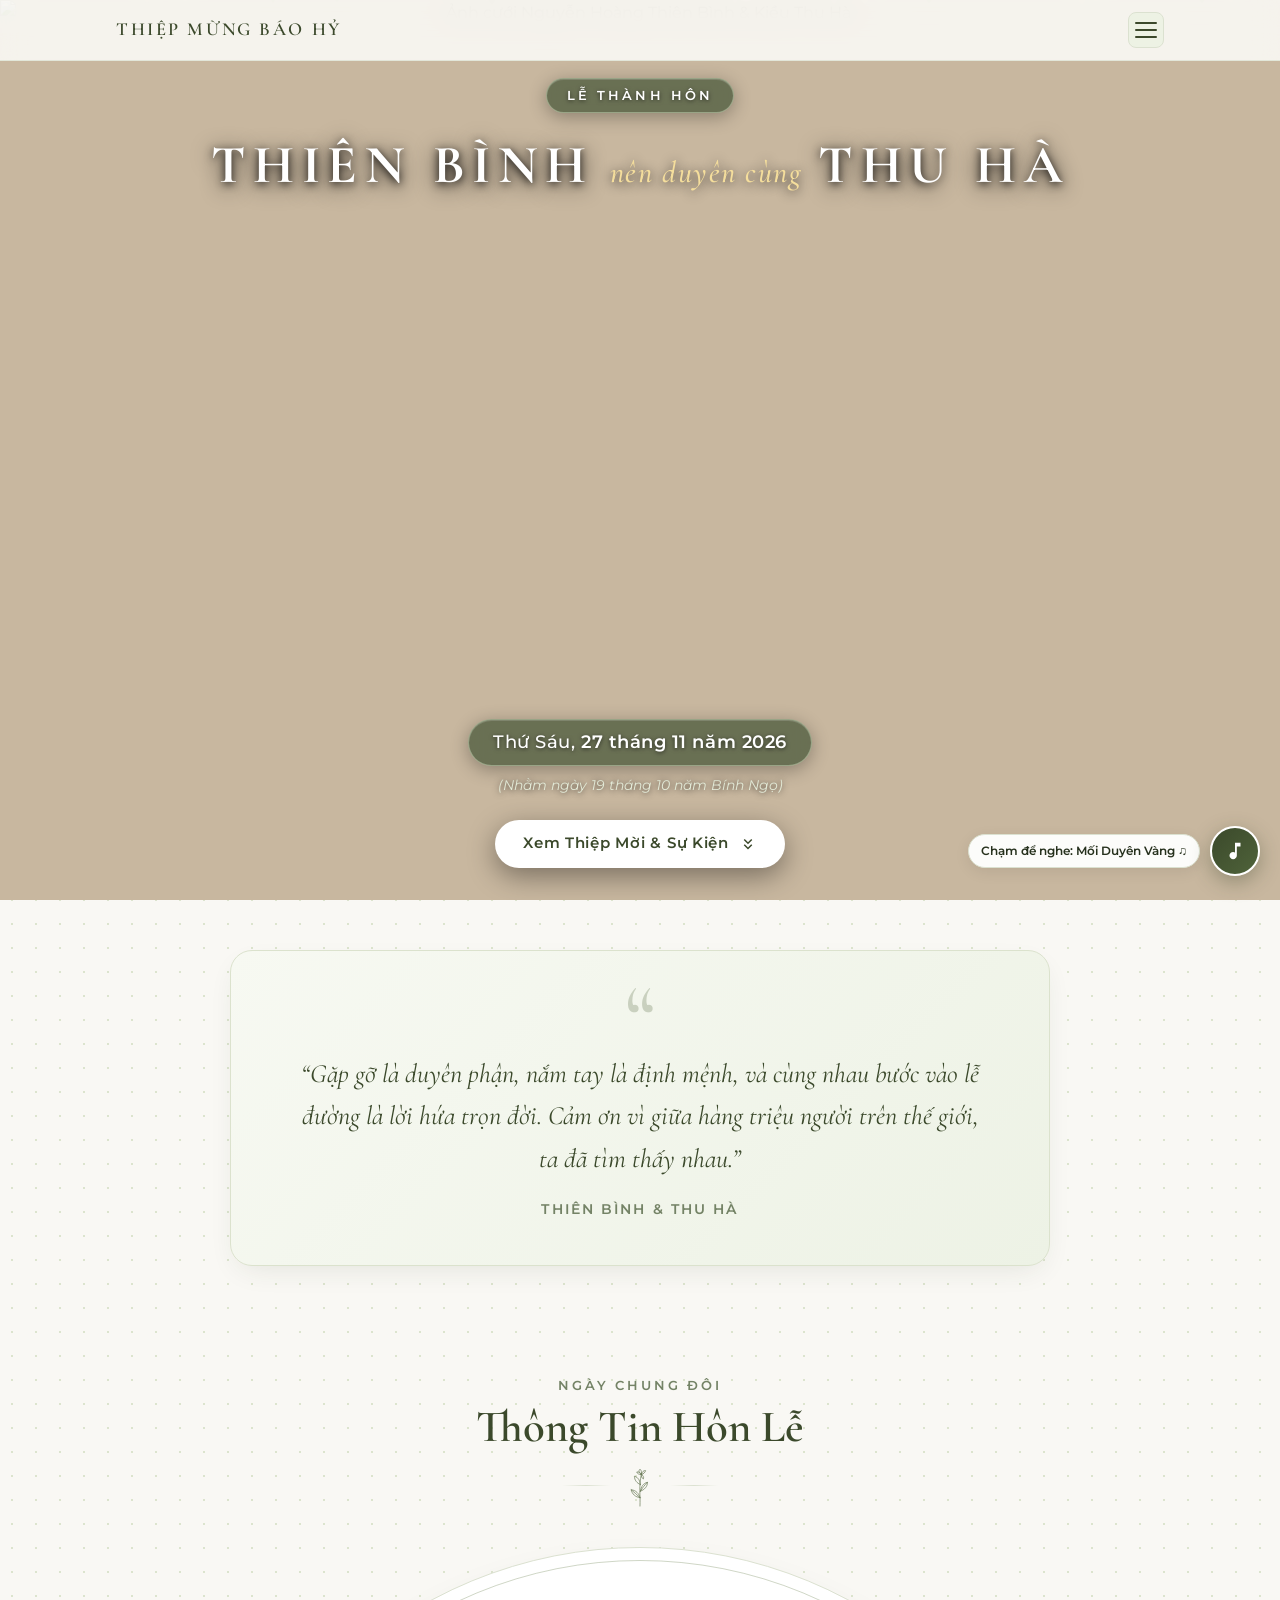
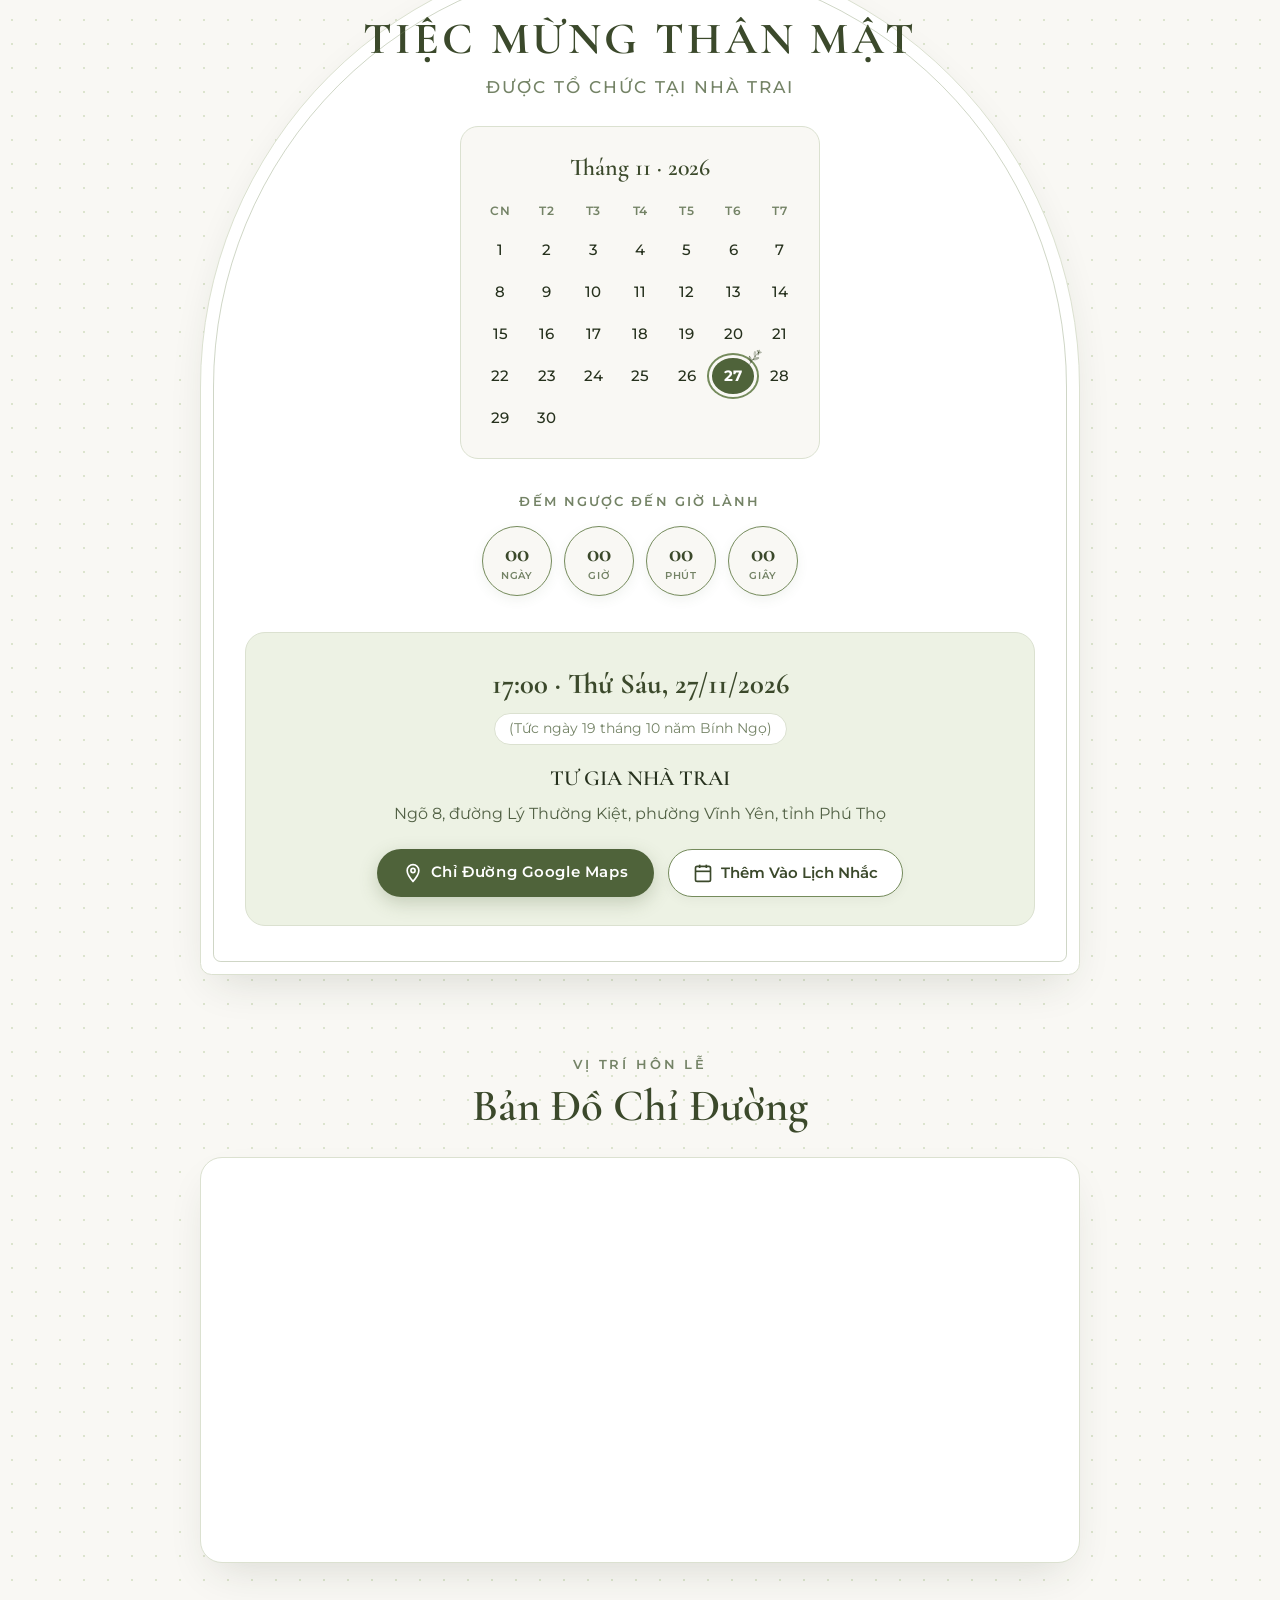
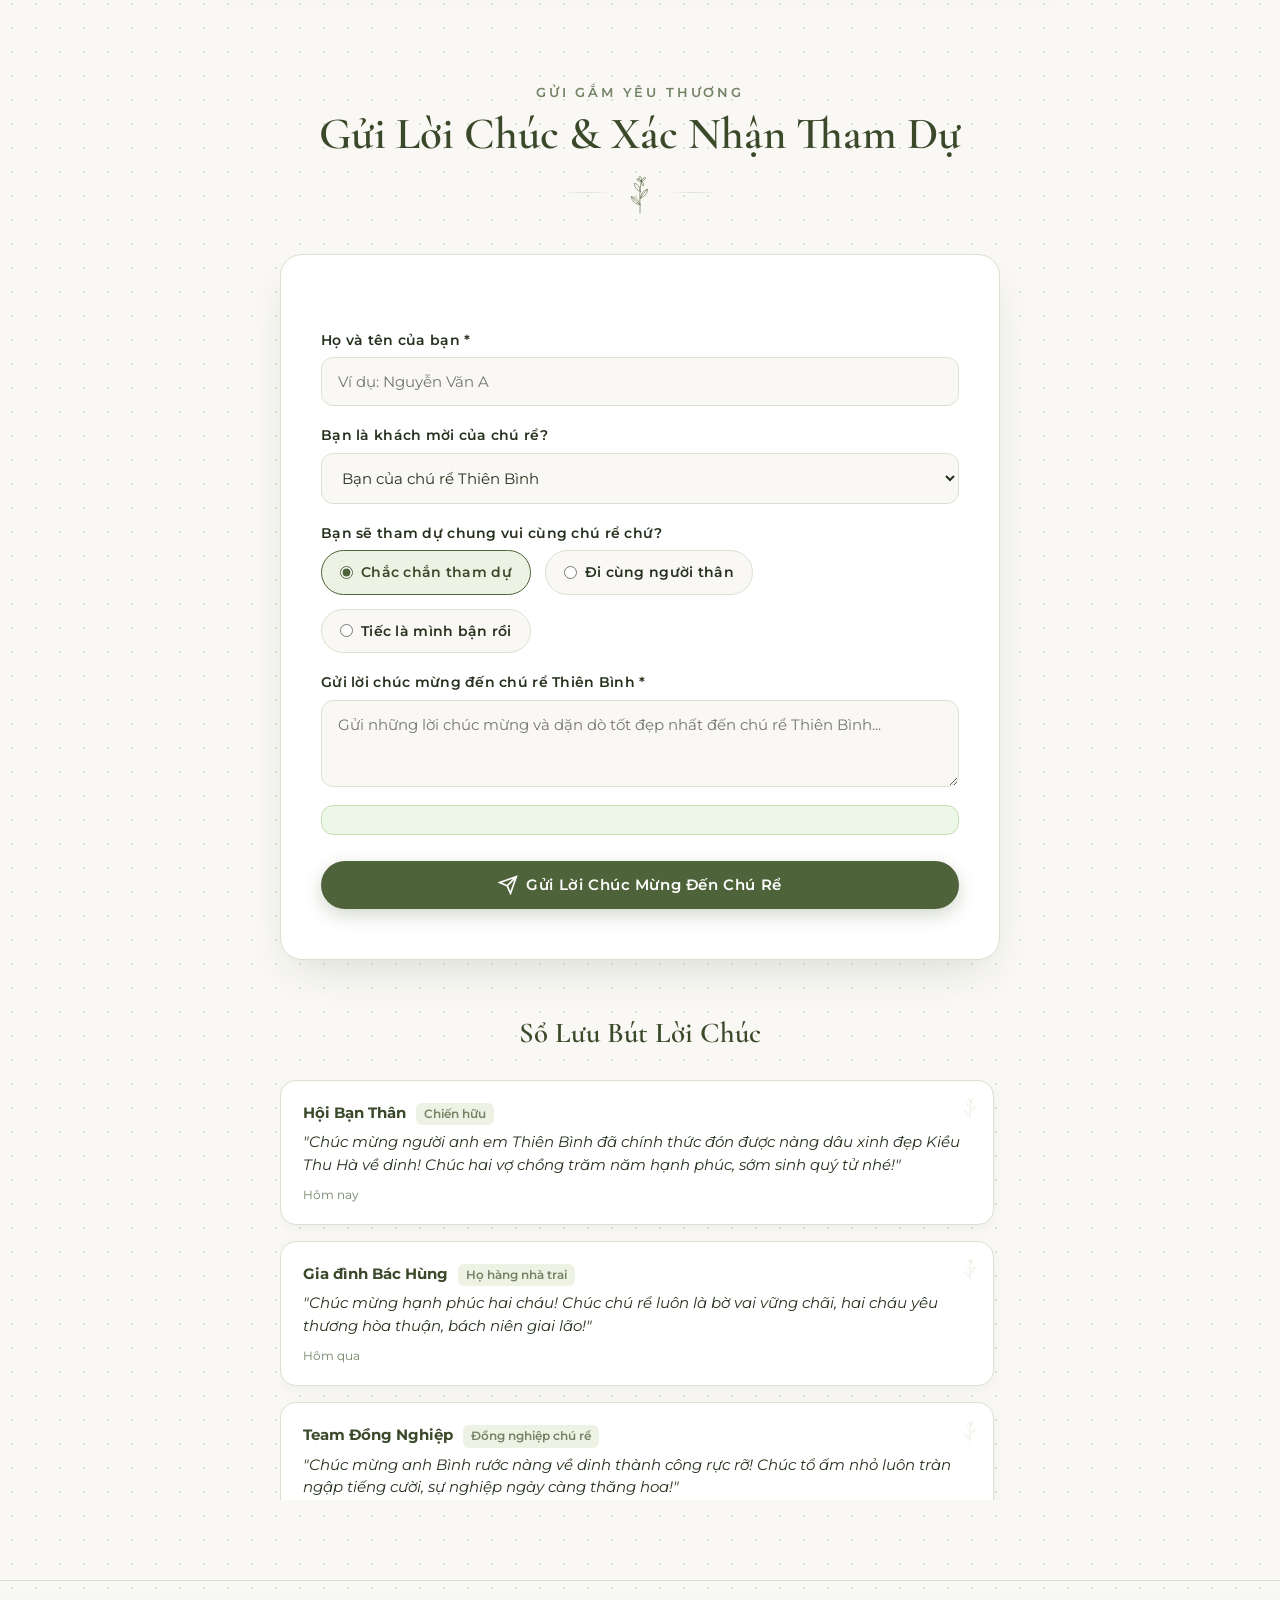
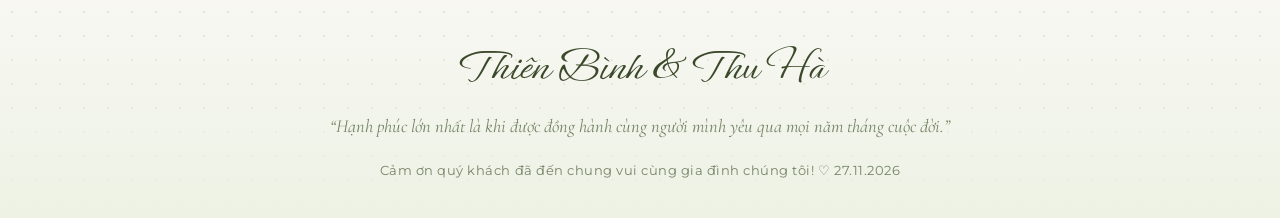
==== binhha/index.html @ 79362d4c "fix(image): nang cap anh hero sang anh goc Display P3 4K sieu net va toi uu loadData" ====
<!DOCTYPE html>
<html lang="vi">
<head>
  <meta charset="UTF-8">
  <meta name="viewport" content="width=device-width, initial-scale=1.0, maximum-scale=5.0">
  <title>Tiệc Mừng Thân Mật · Nguyễn Hoàng Thiên Bình &amp; Kiều Thu Hà</title>
  
  <meta name="description" content="Trân trọng kính mời quý khách đến tham dự Tiệc Mừng Thân Mật của Nguyễn Hoàng Thiên Bình &amp; Kiều Thu Hà vào lúc 17:00 ngày 27/11/2026 tại Tư Gia Nhà Trai.">
  <meta name="keywords" content="thiệp cưới, tiệc mừng thân mật, Thiên Bình, Thu Hà, thiệp báo hỷ, wedding invitation">
  <meta name="author" content="Thiên Bình &amp; Thu Hà">
  <meta name="robots" content="index, follow">

  <!-- Open Graph / Facebook -->
  <meta property="og:type" content="website">
  <meta property="og:url" content="https://binhha-wedding.github.io/binhha.html">
  <meta property="og:title" content="Tiệc Mừng Thân Mật · Nguyễn Hoàng Thiên Bình &amp; Kiều Thu Hà">
  <meta property="og:description" content="Trân trọng kính mời quý khách đến dự Tiệc Mừng Thân Mật vào lúc 17:00 Thứ Sáu, 27/11/2026 tại Tư Gia Nhà Trai (Ngõ 8 Lý Thường Kiệt, Vĩnh Yên, Phú Thọ).">
  <meta property="og:image" content="https://binhha-wedding.github.io/img/a1b.jpg">

  <!-- Favicon -->
  <link rel="icon" type="image/jpeg" href="img/a1b.jpg">
  <link rel="apple-touch-icon" href="img/a1b.jpg">

  <!-- Google Fonts Preconnect -->
  <link rel="preconnect" href="https://fonts.googleapis.com">
  <link rel="preconnect" href="https://fonts.gstatic.com" crossorigin>
  <link href="https://fonts.googleapis.com/css2?family=Cormorant+Garamond:ital,wght@0,400;0,500;0,600;0,700;1,400;1,600&family=Ephesis&family=Montserrat:ital,wght@0,300;0,400;0,500;0,600;0,700;1,400&family=Playfair+Display:ital,wght@0,500;0,600;0,700;1,400&display=swap" rel="stylesheet">

  <!-- Stylesheet -->
  <link rel="stylesheet" href="../css/style.css?v=20261023_2355">
  <style>
    /* Dịch cụm tiêu đề và tên cặp đôi lên cao hơn để thoáng khoảng trống, cân đối và không chạm đầu chú rể */
    .hero-top-block {
      margin-top: 6px !important;
    }
    @media (max-width: 768px) {
      .hero-top-block {
        margin-top: 6px !important;
      }
    }
    @media (max-width: 480px) {
      .hero-top-block {
        margin-top: 4px !important;
      }
    }
  </style>
</head>
<body data-page="groom" class="has-floral-effects">

  <!-- Falling Petals & Leaves Layer (Hiệu ứng cánh hoa & lá rơi lãng mạn như template) -->
  <div class="petals-container" id="petals-container" aria-hidden="true"></div>

  <!-- Background Audio (Mối Duyên Vàng) -->
  <audio id="bg-music" loop preload="auto">
    <source src="audio/moi-duyen-vang.mp3" type="audio/mpeg">
    <source src="audio/beautiful-in-white.mp3" type="audio/mpeg">
    <source src="audio/wedding-music.mp3" type="audio/mpeg">
  </audio>

  <!-- Floating Music Player Widget -->
  <div class="music-widget">
    <span class="music-tooltip" id="music-tooltip">Chạm để nghe: Mối Duyên Vàng ♫</span>
    <button class="music-disc-btn" id="music-toggle-btn" type="button" aria-label="Bật hoặc tắt nhạc nền">
      <svg viewBox="0 0 24 24">
        <path d="M12 3v10.55c-.59-.34-1.27-.55-2-.55-2.21 0-4 1.79-4 4s1.79 4 4 4 4-1.79 4-4V7h4V3h-6z"/>
      </svg>
    </button>
  </div>

  <!-- Sticky Navigation Bar -->
  <header class="wd-navbar">
    <div class="wd-nav-inner">
      <!-- Logo / Title -->
      <a href="#top" class="wd-brand">
        <span>THIỆP MỪNG BÁO HỶ</span>
      </a>

      <!-- Desktop Navigation Links -->
      <ul class="wd-menu-links">
        <li><a href="#event">Sự Kiện</a></li>
        <li><a href="#location">Địa Điểm</a></li>
        <li><a href="#rsvp">Gửi Lời Chúc</a></li>
      </ul>

      <!-- Mobile Hamburger Button -->
      <button class="wd-menu-btn" id="menu-toggle-btn" type="button" aria-label="Mở menu">
        <span></span>
        <span></span>
        <span></span>
      </button>
    </div>

    <!-- Mobile Drawer -->
    <div class="wd-mobile-drawer" id="mobile-drawer">
      <ul class="wd-mobile-links">
        <li>
          <a href="#event">
            <span class="nav-icon-badge">
              <svg class="nav-svg" viewBox="0 0 24 24" fill="none" stroke="currentColor" stroke-width="1.8" stroke-linecap="round" stroke-linejoin="round">
                <rect x="3" y="4" width="18" height="18" rx="2" ry="2"/>
                <line x1="16" y1="2" x2="16" y2="6"/>
                <line x1="8" y1="2" x2="8" y2="6"/>
                <line x1="3" y1="10" x2="21" y2="10"/>
                <circle cx="12" cy="15" r="1.5" fill="currentColor"/>
              </svg>
            </span>
            <span class="nav-link-text">Hôn Lễ &amp; Đếm Ngược</span>
            <svg class="nav-chevron" viewBox="0 0 24 24" fill="none" stroke="currentColor" stroke-width="2" stroke-linecap="round" stroke-linejoin="round"><path d="M9 18l6-6-6-6"/></svg>
          </a>
        </li>
        <li>
          <a href="#location">
            <span class="nav-icon-badge">
              <svg class="nav-svg" viewBox="0 0 24 24" fill="none" stroke="currentColor" stroke-width="1.8" stroke-linecap="round" stroke-linejoin="round">
                <path d="M12 2C8.13 2 5 5.13 5 9c0 5.25 7 13 7 13s7-7.75 7-13c0-3.87-3.13-7-7-7z"/>
                <circle cx="12" cy="9" r="2.5"/>
              </svg>
            </span>
            <span class="nav-link-text">Bản Đồ &amp; Chỉ Đường</span>
            <svg class="nav-chevron" viewBox="0 0 24 24" fill="none" stroke="currentColor" stroke-width="2" stroke-linecap="round" stroke-linejoin="round"><path d="M9 18l6-6-6-6"/></svg>
          </a>
        </li>

        <li>
          <a href="#rsvp">
            <span class="nav-icon-badge">
              <svg class="nav-svg" viewBox="0 0 24 24" fill="none" stroke="currentColor" stroke-width="1.8" stroke-linecap="round" stroke-linejoin="round">
                <path d="M4 4h16c1.1 0 2 .9 2 2v12c0 1.1-.9 2-2 2H4c-1.1 0-2-.9-2-2V6c0-1.1.9-2 2-2z"/>
                <polyline points="22,6 12,13 2,6"/>
              </svg>
            </span>
            <span class="nav-link-text">Xác Nhận Tham Dự &amp; Lời Chúc</span>
            <svg class="nav-chevron" viewBox="0 0 24 24" fill="none" stroke="currentColor" stroke-width="2" stroke-linecap="round" stroke-linejoin="round"><path d="M9 18l6-6-6-6"/></svg>
          </a>
        </li>
      </ul>
    </div>
  </header>

  <!-- ========================================================================
       HERO BANNER (FULL SCREEN BANNER THEO YÊU CẦU NHÀ CHÚ RỂ)
       ======================================================================== -->
  <section class="hero-section hero-fullscreen" id="top" style="background-image: url('img/a1b.jpg?v=20261023_2245'); background-size: cover; background-position: center top;">
    <!-- Ảnh cưới full màn hình & lớp phủ gradient điện ảnh -->
    <div class="hero-bg-media">
      <img src="img/a1b.jpg?v=20261023_2245" id="hero-banner-img" alt="Ảnh cưới Nguyễn Hoàng Thiên Bình &amp; Kiều Thu Hà" fetchpriority="high">
      <div class="hero-gradient-overlay"></div>
    </div>

    <div class="hero-content">
      <!-- Khối chữ phía trên -->
      <div class="hero-top-block">
        <div class="hero-ceremony-tag">
          LỄ THÀNH HÔN
        </div>

        <div class="hero-names">
          <span class="name">THIÊN BÌNH</span>
          <span class="hero-connector">nên duyên cùng</span>
          <span class="name">THU HÀ</span>
        </div>
      </div>

      <!-- Khoảng sáng tự nhiên dành riêng cho gương mặt của cô dâu chú rể -->
      <div class="hero-face-clearance" aria-hidden="true"></div>

      <!-- Khối ngày cưới và nút xem thiệp phía dưới -->
      <div class="hero-bottom-block">
        <div class="hero-date-badge">
          Thứ Sáu, <b>27 tháng 11 năm 2026</b>
        </div>
        <p class="hero-lunar-date">(Nhằm ngày 19 tháng 10 năm Bính Ngọ)</p>

        <div class="hero-invite-action">
          <a href="#event" class="hero-scroll-invite">
            <span>Xem Thiệp Mời &amp; Sự Kiện</span>
            <svg width="18" height="18" viewBox="0 0 24 24" fill="none" stroke="currentColor" stroke-width="2">
              <path d="M7 13l5 5 5-5M7 6l5 5 5-5"/>
            </svg>
          </a>
        </div>
      </div>
    </div>
  </section>

  <!-- ========================================================================
       ARTISTIC QUOTE / THÔNG ĐIỆP TÌNH YÊU
       ======================================================================== -->
  <section class="quote-section">
    <div class="container">
      <div class="quote-card">
        <p class="quote-text">
          “Gặp gỡ là duyên phận, nắm tay là định mệnh, và cùng nhau bước vào lễ đường là lời hứa trọn đời. Cảm ơn vì giữa hàng triệu người trên thế giới, ta đã tìm thấy nhau.”
        </p>
        <span class="quote-author">Thiên Bình &amp; Thu Hà</span>
      </div>
    </div>
  </section>

  <!-- ========================================================================
       SỰ KIỆN: TIỆC MỪNG THÂN MẬT & LỊCH THÁNG 11/2026 & COUNTDOWN
       ======================================================================== -->
  <section class="event-section" id="event">
    <div class="container">
      <div class="sec-header">
        <span class="sec-subtitle">Ngày Chung Đôi</span>
        <h2 class="sec-title">Thông Tin Hôn Lễ</h2>
        <div class="sec-divider">
          <span class="sprig-icon"></span>
        </div>
      </div>

      <div class="event-container-card">
        <h3 class="ceremony-main-title">TIỆC MỪNG THÂN MẬT</h3>
        <p class="ceremony-sub">Được Tổ Chức Tại Nhà Trai</p>

        <!-- Tờ Lịch Tháng 11 Năm 2026 -->
        <div class="wedding-calendar">
          <div class="cal-header">Tháng 11 · 2026</div>
          <div class="cal-grid">
            <span class="cal-day-label">CN</span>
            <span class="cal-day-label">T2</span>
            <span class="cal-day-label">T3</span>
            <span class="cal-day-label">T4</span>
            <span class="cal-day-label">T5</span>
            <span class="cal-day-label">T6</span>
            <span class="cal-day-label">T7</span>

            <!-- Hàng 1 -->
            <span class="cal-date">1</span>
            <span class="cal-date">2</span>
            <span class="cal-date">3</span>
            <span class="cal-date">4</span>
            <span class="cal-date">5</span>
            <span class="cal-date">6</span>
            <span class="cal-date">7</span>

            <!-- Hàng 2 -->
            <span class="cal-date">8</span>
            <span class="cal-date">9</span>
            <span class="cal-date">10</span>
            <span class="cal-date">11</span>
            <span class="cal-date">12</span>
            <span class="cal-date">13</span>
            <span class="cal-date">14</span>

            <!-- Hàng 3 -->
            <span class="cal-date">15</span>
            <span class="cal-date">16</span>
            <span class="cal-date">17</span>
            <span class="cal-date">18</span>
            <span class="cal-date">19</span>
            <span class="cal-date">20</span>
            <span class="cal-date">21</span>

            <!-- Hàng 4 -->
            <span class="cal-date">22</span>
            <span class="cal-date">23</span>
            <span class="cal-date">24</span>
            <span class="cal-date">25</span>
            <span class="cal-date">26</span>
            <!-- Ngày Tiệc Mừng Thân Mật Nhà Trai: Thứ Sáu 27/11/2026 -->
            <span class="cal-date wedding-day" aria-label="Ngày Tiệc Mừng Thân Mật: 27 tháng 11">27</span>
            <span class="cal-date">28</span>

            <!-- Hàng 5 -->
            <span class="cal-date">29</span>
            <span class="cal-date">30</span>
            <span class="cal-date" style="opacity:0"></span>
            <span class="cal-date" style="opacity:0"></span>
            <span class="cal-date" style="opacity:0"></span>
            <span class="cal-date" style="opacity:0"></span>
            <span class="cal-date" style="opacity:0"></span>
          </div>
        </div>

        <!-- Đồng Hồ Đếm Ngược -->
        <div class="countdown-container">
          <div class="countdown-title">Đếm ngược đến giờ lành</div>
          <div class="countdown-timer">
            <div class="countdown-item">
              <span class="countdown-num" id="cd-days">--</span>
              <span class="countdown-label">Ngày</span>
            </div>
            <div class="countdown-item">
              <span class="countdown-num" id="cd-hours">--</span>
              <span class="countdown-label">Giờ</span>
            </div>
            <div class="countdown-item">
              <span class="countdown-num" id="cd-minutes">--</span>
              <span class="countdown-label">Phút</span>
            </div>
            <div class="countdown-item">
              <span class="countdown-num" id="cd-seconds">--</span>
              <span class="countdown-label">Giây</span>
            </div>
          </div>
        </div>

        <!-- Chi Tiết Giờ Giấc & Địa Điểm -->
        <div class="ceremony-details-box">
          <div class="ceremony-time-large">17:00 · Thứ Sáu, 27/11/2026</div>
          <div class="ceremony-lunar-highlight">(Tức ngày 19 tháng 10 năm Bính Ngọ)</div>
          
          <h4 class="ceremony-venue-name">TƯ GIA NHÀ TRAI</h4>
          <p class="ceremony-venue-address">
            Ngõ 8, đường Lý Thường Kiệt, phường Vĩnh Yên, tỉnh Phú Thọ
          </p>

          <div class="ceremony-actions">
            <a href="https://maps.google.com/?q=21.309458,105.572574" target="_blank" rel="noopener noreferrer" class="btn-primary">
              <svg width="20" height="20" viewBox="0 0 24 24" fill="none" stroke="currentColor" stroke-width="2">
                <path d="M12 2C8.13 2 5 5.13 5 9c0 5.25 7 13 7 13s7-7.75 7-13c0-3.87-3.13-7-7-7z"/>
                <circle cx="12" cy="9" r="2.5"/>
              </svg>
              <span>Chỉ Đường Google Maps</span>
            </a>

            <button type="button" class="btn-secondary" id="btn-add-calendar"
              data-title="Tiệc Mừng Thân Mật: Nguyễn Hoàng Thiên Bình &amp; Kiều Thu Hà"
              data-details="Tiệc Mừng Thân Mật được tổ chức vào lúc 17:00 tại Nhà Trai. Rất hân hạnh được đón tiếp quý khách!"
              data-location="Ngõ 8, đường Lý Thường Kiệt, phường Vĩnh Yên, tỉnh Phú Thọ"
              data-dates="20261127T100000Z/20261127T130000Z">
              <svg width="20" height="20" viewBox="0 0 24 24" fill="none" stroke="currentColor" stroke-width="2">
                <rect x="3" y="4" width="18" height="18" rx="2" ry="2"/>
                <line x1="16" y1="2" x2="16" y2="6"/>
                <line x1="8" y1="2" x2="8" y2="6"/>
                <line x1="3" y1="10" x2="21" y2="10"/>
              </svg>
              <span>Thêm Vào Lịch Nhắc</span>
            </button>
          </div>
        </div>

      </div>
    </div>
  </section>

  <!-- ========================================================================
       BẢN ĐỒ VỊ TRÍ
       ======================================================================== -->
  <section class="map-section" id="location">
    <div class="container">
      <div class="sec-header" style="margin-bottom:24px;">
        <span class="sec-subtitle">Vị Trí Hôn Lễ</span>
        <h2 class="sec-title">Bản Đồ Chỉ Đường</h2>
      </div>

      <div class="map-wrapper">
        <div class="map-iframe-container">
          <!-- Google Maps Embed for Ngõ 8 Lý Thường Kiệt, Vĩnh Yên, Phú Thọ -->
          <iframe 
            src="https://maps.google.com/maps?q=21.309458,105.572574&amp;hl=vi&amp;z=16&amp;output=embed"
            title="Bản đồ vị trí Nhà Trai: Ngõ 8 Lý Thường Kiệt, Vĩnh Yên, Phú Thọ"
            loading="lazy" 
            allowfullscreen>
          </iframe>
        </div>
      </div>
    </div>
  </section>



  <!-- ========================================================================
       RSVP XÁC NHẬN & SỔ LƯU BÚT LỜI CHÚC
       ======================================================================== -->
  <section class="rsvp-wishes-section" id="rsvp">
    <div class="container">
      
      <div class="sec-header">
        <span class="sec-subtitle">Gửi Gắm Yêu Thương</span>
        <h2 class="sec-title">Gửi Lời Chúc &amp; Xác Nhận Tham Dự</h2>
        <div class="sec-divider">
          <span class="sprig-icon"></span>
        </div>
      </div>

      <!-- Form Xác Nhận -->
      <div class="rsvp-box">
        <form class="rsvp-form" id="rsvp-form">
          
          <div class="form-group">
            <label for="guest-name">Họ và tên của bạn *</label>
            <input type="text" id="guest-name" class="form-input" placeholder="Ví dụ: Nguyễn Văn A" required>
          </div>

          <div class="form-group">
            <label for="guest-role">Bạn là khách mời của chú rể?</label>
            <select id="guest-role" class="form-select">
              <option value="Bạn của chú rể Thiên Bình" selected>Bạn của chú rể Thiên Bình</option>
              <option value="Anh em thân thiết / Chiến hữu">Anh em thân thiết / Chiến hữu</option>
              <option value="Họ hàng bên nội chú rể">Họ hàng bên nội chú rể</option>
              <option value="Họ hàng bên ngoại chú rể">Họ hàng bên ngoại chú rể</option>
              <option value="Đồng nghiệp chú rể">Đồng nghiệp chú rể</option>
              <option value="Bạn chung cô dâu &amp; chú rể">Bạn chung cô dâu &amp; chú rể</option>
            </select>
          </div>

          <div class="form-group">
            <label>Bạn sẽ tham dự chung vui cùng chú rể chứ?</label>
            <div class="form-radio-group">
              <label class="radio-pill">
                <input type="radio" name="attend" value="Chắc chắn tham dự" checked>
                <span>Chắc chắn tham dự</span>
              </label>
              <label class="radio-pill">
                <input type="radio" name="attend" value="Đi cùng người thân (2 người)">
                <span>Đi cùng người thân</span>
              </label>
              <label class="radio-pill">
                <input type="radio" name="attend" value="Rất tiếc không thể đến">
                <span>Tiếc là mình bận rồi</span>
              </label>
            </div>
          </div>

          <div class="form-group">
            <label for="guest-message">Gửi lời chúc mừng đến chú rể Thiên Bình *</label>
            <textarea id="guest-message" class="form-textarea" rows="3" placeholder="Gửi những lời chúc mừng và dặn dò tốt đẹp nhất đến chú rể Thiên Bình..." required></textarea>
          </div>

          <div class="rsvp-alert success" id="rsvp-alert"></div>

          <button type="submit" class="btn-primary" style="width:100%;justify-content:center;margin-top:8px;">
            <svg width="20" height="20" viewBox="0 0 24 24" fill="none" stroke="currentColor" stroke-width="2">
              <path d="M22 2L11 13M22 2l-7 20-4-9-9-4 20-7z"/>
            </svg>
            <span>Gửi Lời Chúc Mừng Đến Chú Rể</span>
          </button>
        </form>
      </div>

      <!-- Sổ Lưu Bút Danh Sách Lời Chúc -->
      <div class="wishes-stream-wrapper">
        <h3 class="wishes-stream-title">Sổ Lưu Bút Lời Chúc</h3>
        <div class="wishes-list" id="wishes-list">
          <!-- Các lời chúc sẽ được JavaScript tự động đổ vào đây -->
        </div>
      </div>

    </div>
  </section>

  <!-- ========================================================================
       FOOTER
       ======================================================================== -->
  <footer class="wedding-footer">
    <div class="container">
      <div class="footer-names">Thiên&nbsp;Bình &amp; Thu&nbsp;Hà</div>
      <p class="footer-quote">
        “Hạnh phúc lớn nhất là khi được đồng hành cùng người mình yêu qua mọi năm tháng cuộc đời.”
      </p>
      <div class="footer-copy">
        Cảm ơn quý khách đã đến chung vui cùng gia đình chúng tôi! ♡ 27.11.2026
      </div>
    </div>
  </footer>

  <!-- ========================================================================
       LIGHTBOX MODAL
       ======================================================================== -->
  <div class="lightbox-modal" id="lightbox-modal" aria-hidden="true" role="dialog">
    <div class="lightbox-content">
      <button class="lightbox-close-btn" id="lightbox-close" type="button" aria-label="Đóng">&times;</button>
      <button class="lightbox-nav-btn lightbox-prev" id="lightbox-prev" type="button" aria-label="Ảnh trước">&#10094;</button>
      <img src="" alt="Ảnh cưới phóng to" class="lightbox-img" id="lightbox-img">
      <button class="lightbox-nav-btn lightbox-next" id="lightbox-next" type="button" aria-label="Ảnh tiếp theo">&#10095;</button>
    </div>
  </div>

  <!-- Thiết lập thời gian đếm ngược chính xác cho Tiệc Mừng Thân Mật 17h00 ngày 27/11/2026 -->
  <script>
    window.TARGET_WEDDING_DATETIME = new Date("2026-11-27T17:00:00+07:00").getTime();
    window.currentMusicTitle = "Mối Duyên Vàng";
  </script>

  <!-- JavaScript -->
  <script src="../js/main.js?v=20261024_0005"></script>
</body>
</html>
---- css/style.css ----
/* ==========================================================================
   THIỆP CƯỚI ONLINE - GIAO DIỆN VƯỜN HOA (BOTANICAL SAGE GARDEN)
   Cô dâu: Kiều Thu Hà & Chú rể: Nguyễn Hoàng Thiên Bình
   Tối ưu Mobile First, Chuẩn Static Web cho GitHub Pages (github.io)
   ========================================================================== */

:root {
  --sage-dark: #3b492b;
  --sage: #4f633a;
  --sage-medium: #758b5c;
  --sage-light: #dbe2cd;
  --sage-pale: #edf2e4;
  --paper: #f9f8f4;
  --paper-card: #ffffff;
  --ink: #26311d;
  --ink-light: #526145;
  --muted: #748366;
  --gold: #bda055;
  --gold-light: #f4ecdc;
  --border-line: #dbe1d0;
  --shadow-soft: 0 10px 30px -10px rgba(45, 59, 33, 0.12);
  --shadow-card: 0 18px 45px -15px rgba(38, 49, 29, 0.16);
  --radius-arch: 999px 999px 20px 20px;
  --radius-arch-card: 999px 999px 26px 26px;
  --radius-card: 22px;
  --radius-pill: 999px;

  /* Typography */
  --font-cursive: 'Ephesis', 'Alex Brush', cursive;
  --font-serif: 'Cormorant Garamond', 'Playfair Display', Georgia, serif;
  --font-sans: 'Montserrat', -apple-system, BlinkMacSystemFont, "Segoe UI", Roboto, sans-serif;

  /* Sprig SVG Mask */
  --sprig: url("data:image/svg+xml,%3Csvg xmlns='http://www.w3.org/2000/svg' viewBox='0 0 60 90'%3E%3Cg fill='none' stroke='%234f633a' stroke-width='1.5' stroke-linecap='round' stroke-linejoin='round'%3E%3Cpath d='M30 88C31 66 27 44 33 20'/%3E%3Cpath d='M30 70c-10-1-17-8-19-17 10 1 17 8 19 17zM30 70c-6-6-12-11-19-17'/%3E%3Cpath d='M31 56c9-3 15-10 15-19-9 2-14 10-15 19zM31 56c4-7 9-13 15-19'/%3E%3Cpath d='M31 42c-8-3-13-10-13-18 8 2 12 9 13 18z'/%3E%3Cpath d='M33 20c-5-2-7-8-3-11 3 2 4 7 3 11zM33 20c1-5 5-9 9-8-1 4-5 8-9 8zM33 20c-4 1-9-1-10-5 4-1 8 1 10 5zM33 20c4 2 6 7 4 10-3-2-5-6-4-10z'/%3E%3C/g%3E%3Ccircle cx='33' cy='20' r='2' fill='%234f633a'/%3E%3C/svg%3E");
}

/* Reset & Base */
*, *::before, *::after {
  box-sizing: border-box;
  margin: 0;
  padding: 0;
}

html {
  scroll-behavior: smooth;
  -webkit-text-size-adjust: 100%;
  font-size: 16px;
}

body {
  font-family: var(--font-sans);
  color: var(--ink);
  background-color: var(--paper);
  background-image: radial-gradient(#dce4ce 0.8px, transparent 0.8px);
  background-size: 24px 24px;
  line-height: 1.6;
  overflow-x: hidden;
  position: relative;
  -webkit-font-smoothing: antialiased;
}

img {
  max-width: 100%;
  height: auto;
  display: block;
}

a {
  color: inherit;
  text-decoration: none;
}

button {
  font-family: inherit;
  cursor: pointer;
  border: none;
  background: none;
}

/* Container */
.container {
  width: 100%;
  max-width: 1080px;
  margin: 0 auto;
  padding: 0 18px;
}

/* Floral / Petals Canvas */
.petals-container {
  position: fixed;
  top: 0;
  left: 0;
  width: 100%;
  height: 100%;
  pointer-events: none;
  z-index: 999;
  overflow: hidden;
}

.petal {
  position: absolute;
  top: -20px;
  pointer-events: none;
  animation: fallDown linear infinite;
  opacity: 0.85;
}

@keyframes fallDown {
  0% {
    transform: translateY(0) rotate(0deg) translateX(0);
    opacity: 0.9;
  }
  50% {
    transform: translateY(50vh) rotate(180deg) translateX(35px);
    opacity: 0.7;
  }
  100% {
    transform: translateY(105vh) rotate(360deg) translateX(-20px);
    opacity: 0;
  }
}

/* Minimalist Divider (Mặc định ẩn) */
.sprig-icon {
  display: none !important;
}

.sec-divider {
  display: flex;
  align-items: center;
  justify-content: center;
  margin: 10px auto 26px;
}

.sec-divider::before {
  content: "";
  display: block;
  width: 48px;
  height: 1.5px;
  background: var(--sage-light);
  border-radius: 2px;
}

.sec-divider::after {
  display: none;
}

/* ==========================================================================
   HIỆU ỨNG CÂY HOA THẢO MỘC THEO TEMPLATE (RIÊNG TRANG BINHHA.HTML)
   ========================================================================== */
body.has-floral-effects .sprig-icon {
  display: inline-block !important;
  width: 28px;
  height: 42px;
  background-color: var(--sage);
  -webkit-mask: var(--sprig) center / contain no-repeat;
  mask: var(--sprig) center / contain no-repeat;
  opacity: 0.85;
}

body.has-floral-effects .sec-divider {
  gap: 16px;
}

body.has-floral-effects .sec-divider::before,
body.has-floral-effects .sec-divider::after {
  content: "";
  display: block !important;
  width: 48px;
  height: 1px;
  background: linear-gradient(to right, transparent, var(--border-line), transparent);
}

body.has-floral-effects .cal-date.wedding-day::after {
  content: "" !important;
  display: block !important;
  position: absolute;
  top: -12px;
  right: -8px;
  width: 16px;
  height: 22px;
  background-color: var(--sage-dark);
  -webkit-mask: var(--sprig) center / contain no-repeat;
  mask: var(--sprig) center / contain no-repeat;
  transform: rotate(35deg);
}

body.has-floral-effects .wish-card::after {
  content: "" !important;
  display: block !important;
  position: absolute;
  top: 14px;
  right: 14px;
  width: 18px;
  height: 28px;
  background-color: var(--sage-light);
  -webkit-mask: var(--sprig) center / contain no-repeat;
  mask: var(--sprig) center / contain no-repeat;
  opacity: 0.7;
}

/* Navigation Bar */
.wd-navbar {
  position: fixed;
  top: 0;
  left: 0;
  width: 100%;
  z-index: 1000;
  background: rgba(249, 248, 244, 0.92);
  backdrop-filter: blur(12px);
  -webkit-backdrop-filter: blur(12px);
  border-bottom: 1px solid rgba(219, 225, 208, 0.7);
  transition: all 0.3s ease;
}

.wd-nav-inner {
  display: flex;
  align-items: center;
  justify-content: space-between;
  height: 60px;
  padding: 0 16px;
  max-width: 1080px;
  margin: 0 auto;
}

.wd-brand {
  display: flex;
  align-items: center;
  gap: 6px;
  font-family: var(--font-serif);
  font-size: clamp(0.95rem, 2.8vw, 1.15rem);
  font-weight: 600;
  color: var(--sage-dark);
  letter-spacing: 0.14em;
  text-transform: uppercase;
  text-decoration: none;
}

.wd-brand i {
  color: var(--gold);
  font-style: normal;
  font-size: 0.95rem;
}

.wd-menu-links {
  display: none;
  gap: 22px;
  list-style: none;
}

.wd-menu-links a {
  font-size: 0.9rem;
  font-weight: 500;
  color: var(--ink-light);
  letter-spacing: 0.04em;
  transition: color 0.2s ease;
  position: relative;
  padding: 4px 0;
}

.wd-menu-links a:hover,
.wd-menu-links a.active {
  color: var(--sage-dark);
}

.wd-menu-links a.active::after {
  content: "";
  position: absolute;
  bottom: -2px;
  left: 0;
  width: 100%;
  height: 2px;
  background-color: var(--sage);
  border-radius: 2px;
}

/* Mobile Menu Toggle Button */
.wd-menu-btn {
  display: flex;
  flex-direction: column;
  justify-content: center;
  gap: 5px;
  width: 36px;
  height: 36px;
  padding: 6px;
  background: var(--sage-pale);
  border-radius: 8px;
  border: 1px solid var(--border-line);
}

.wd-menu-btn span {
  display: block;
  height: 2px;
  width: 100%;
  background-color: var(--sage-dark);
  border-radius: 2px;
  transition: all 0.3s ease;
}

.wd-menu-btn.open span:nth-child(1) {
  transform: translateY(7px) rotate(45deg);
}

.wd-menu-btn.open span:nth-child(2) {
  opacity: 0;
}

.wd-menu-btn.open span:nth-child(3) {
  transform: translateY(-7px) rotate(-45deg);
}

/* Mobile Dropdown Menu */
.wd-mobile-drawer {
  display: none;
  position: absolute;
  top: 60px;
  left: 0;
  width: 100%;
  background: var(--paper);
  border-bottom: 1px solid var(--border-line);
  box-shadow: 0 16px 30px rgba(0, 0, 0, 0.08);
  padding: 16px 20px 24px;
}

.wd-mobile-drawer.open {
  display: block;
  animation: slideDown 0.25s ease-out;
}

@keyframes slideDown {
  from { opacity: 0; transform: translateY(-10px); }
  to { opacity: 1; transform: translateY(0); }
}

.wd-mobile-links {
  list-style: none;
  display: flex;
  flex-direction: column;
  gap: 10px;
}

.wd-mobile-links a {
  font-size: 0.96rem;
  font-weight: 500;
  color: var(--ink);
  display: flex;
  align-items: center;
  gap: 14px;
  padding: 10px 14px;
  border-radius: 14px;
  background: #ffffff;
  border: 1px solid var(--border-line);
  box-shadow: 0 2px 6px rgba(45, 59, 33, 0.04);
  text-decoration: none;
  transition: all 0.22s ease;
}

.wd-mobile-links a:hover,
.wd-mobile-links a:active {
  background: var(--sage-pale);
  border-color: var(--sage-medium);
  color: var(--sage-dark);
  transform: translateX(4px);
}

.nav-icon-badge {
  width: 36px;
  height: 36px;
  border-radius: 50%;
  background: var(--sage-pale);
  border: 1px solid var(--border-line);
  display: inline-flex;
  align-items: center;
  justify-content: center;
  color: var(--sage);
  flex-shrink: 0;
  transition: all 0.22s ease;
}

.wd-mobile-links a:hover .nav-icon-badge,
.wd-mobile-links a:active .nav-icon-badge {
  background: var(--sage);
  border-color: var(--sage);
  color: #ffffff;
}

.nav-svg {
  width: 18px;
  height: 18px;
  display: block;
}

.nav-link-text {
  flex: 1;
  font-weight: 500;
  letter-spacing: -0.01em;
}

.nav-chevron {
  width: 16px;
  height: 16px;
  color: var(--muted);
  opacity: 0.45;
  flex-shrink: 0;
  transition: transform 0.22s ease, opacity 0.22s ease, color 0.22s ease;
}

.wd-mobile-links a:hover .nav-chevron,
.wd-mobile-links a:active .nav-chevron {
  transform: translateX(3px);
  opacity: 0.9;
  color: var(--sage);
}

/* Floating Audio Player Widget */
.music-widget {
  position: fixed;
  bottom: 24px;
  right: 20px;
  z-index: 998;
  display: flex;
  align-items: center;
  gap: 10px;
}

.music-disc-btn {
  width: 50px;
  height: 50px;
  border-radius: 50%;
  background: linear-gradient(135deg, var(--sage-dark), var(--sage));
  color: #ffffff;
  display: flex;
  align-items: center;
  justify-content: center;
  box-shadow: 0 6px 20px rgba(45, 59, 33, 0.35);
  border: 2px solid #ffffff;
  position: relative;
  transition: transform 0.2s ease;
}

.music-disc-btn:hover {
  transform: scale(1.06);
}

.music-disc-btn.spinning {
  animation: spinRecord 4s linear infinite;
}

.music-disc-btn svg {
  width: 22px;
  height: 22px;
  fill: currentColor;
}

@keyframes spinRecord {
  from { transform: rotate(0deg); }
  to { transform: rotate(360deg); }
}

.music-tooltip {
  background: rgba(255, 255, 255, 0.95);
  color: var(--ink);
  padding: 6px 12px;
  border-radius: 999px;
  font-size: 0.75rem;
  font-weight: 600;
  box-shadow: 0 4px 15px rgba(0, 0, 0, 0.08);
  border: 1px solid var(--border-line);
  white-space: nowrap;
  pointer-events: none;
  opacity: 0;
  transform: translateX(10px);
  transition: all 0.3s ease;
}

.music-widget:hover .music-tooltip,
.music-tooltip.visible {
  opacity: 1;
  transform: translateX(0);
}

/* ==========================================================================
/* ==========================================================================
   HERO / FULLSCREEN BANNER SECTION (CHỮ NỔI TRỰC TIẾP TRÊN ẢNH CHÍNH)
   ========================================================================== */
.hero-section {
  position: relative;
  min-height: 100vh;
  min-height: 100dvh;
  display: flex;
  flex-direction: column;
  justify-content: space-between;
  text-align: center;
  overflow: hidden;
  padding: 0;
  background: #c8b79f;
}

.hero-bg-media {
  position: absolute;
  inset: 0;
  width: 100%;
  height: 100%;
  z-index: 0;
  overflow: hidden;
  pointer-events: none;
}

.hero-bg-media img {
  width: 100%;
  height: 100%;
  object-fit: cover;
  object-position: center 20%;
  image-rendering: -webkit-optimize-contrast;
  image-rendering: auto;
  transform: none;
}

.hero-gradient-overlay {
  display: none;
}

.hero-content {
  position: relative;
  z-index: 2;
  width: 100%;
  max-width: 1050px;
  margin: 0 auto;
  min-height: 100vh;
  min-height: 100dvh;
  display: flex;
  flex-direction: column;
  justify-content: space-between;
  align-items: center;
  padding: calc(env(safe-area-inset-top, 0px) + 72px) 20px calc(env(safe-area-inset-bottom, 0px) + 32px);
  box-sizing: border-box;
}

.hero-top-block {
  width: 100%;
  display: flex;
  flex-direction: column;
  align-items: center;
  margin-top: 6px;
}

body.page-main-landing .hero-top-block {
  margin-top: 6px;
}

.hero-face-clearance {
  flex: 1;
  min-height: 110px;
  width: 100%;
  pointer-events: none;
}

.hero-bottom-block {
  width: 100%;
  display: flex;
  flex-direction: column;
  align-items: center;
}

.hero-ceremony-tag {
  display: inline-flex;
  align-items: center;
  justify-content: center;
  font-size: 0.82rem;
  font-weight: 600;
  text-transform: uppercase;
  letter-spacing: 0.24em;
  color: #ffffff;
  background: rgba(48, 68, 38, 0.62);
  backdrop-filter: blur(10px);
  -webkit-backdrop-filter: blur(10px);
  border: 1px solid rgba(210, 228, 196, 0.45);
  padding: 6px 20px;
  border-radius: var(--radius-pill);
  margin-bottom: 12px;
  box-shadow: 0 4px 18px rgba(0, 0, 0, 0.3), inset 0 1px 0 rgba(255, 255, 255, 0.15);
  text-shadow: 0 1px 4px rgba(0, 0, 0, 0.6);
}

.hero-title-thiep {
  font-family: var(--font-serif);
  font-size: clamp(1.15rem, 3.2vw, 1.55rem);
  font-weight: 500;
  letter-spacing: 0.22em;
  text-transform: uppercase;
  color: #f7eedc;
  margin-bottom: 6px;
  text-shadow: 0 2px 10px rgba(0, 0, 0, 0.8);
}

.hero-names {
  margin: 8px auto 16px;
  width: auto;
  max-width: 96vw;
  display: inline-flex;
  flex-direction: row;
  align-items: baseline;
  justify-content: center;
  flex-wrap: nowrap;
  gap: 16px;
}

.hero-names .name {
  display: inline-block;
  font-family: var(--font-serif);
  font-size: clamp(2.0rem, 4.2vw, 3.4rem);
  font-weight: 700;
  letter-spacing: 0.14em;
  text-transform: uppercase;
  line-height: 1.2;
  color: #ffffff;
  text-shadow: 0 4px 22px rgba(0, 0, 0, 0.92), 0 2px 8px rgba(0, 0, 0, 0.85);
  white-space: nowrap !important;
  text-wrap: nowrap !important;
  overflow: visible;
  text-align: center;
}

.hero-names .hero-connector {
  display: inline-flex;
  align-items: center;
  justify-content: center;
  font-family: var(--font-serif);
  font-style: italic;
  font-size: clamp(1.2rem, 2.4vw, 1.9rem);
  font-weight: 500;
  letter-spacing: 0.05em;
  color: #f5de9c;
  text-shadow: 0 2px 12px rgba(0, 0, 0, 0.9);
  white-space: nowrap !important;
  flex-shrink: 0;
}

.hero-names .hero-connector::before,
.hero-names .hero-connector::after {
  display: none !important;
}

/* Hero Date Badge */
.hero-date-badge {
  font-family: var(--font-sans);
  font-size: clamp(0.9rem, 2.7vw, 1.12rem);
  font-weight: 500;
  letter-spacing: 0.03em;
  color: #ffffff;
  background: rgba(48, 68, 38, 0.62);
  backdrop-filter: blur(10px);
  -webkit-backdrop-filter: blur(10px);
  border: 1px solid rgba(210, 228, 196, 0.45);
  padding: 8px 24px;
  border-radius: var(--radius-pill);
  display: inline-block;
  margin-bottom: 8px;
  box-shadow: 0 4px 18px rgba(0, 0, 0, 0.3), inset 0 1px 0 rgba(255, 255, 255, 0.15);
  text-shadow: 0 1px 4px rgba(0, 0, 0, 0.6);
}

.hero-date-badge b {
  color: #ffffff;
  font-weight: 600;
}

.hero-lunar-date {
  font-size: 0.88rem;
  color: #e5ecd9;
  font-style: italic;
  margin-bottom: 20px;
  text-shadow: 0 1px 6px rgba(0, 0, 0, 0.75);
}

.hero-invite-action {
  margin-top: 4px;
}

.hero-scroll-invite {
  display: inline-flex;
  align-items: center;
  gap: 10px;
  padding: 12px 28px;
  background: #ffffff;
  color: var(--sage-dark);
  border-radius: var(--radius-pill);
  font-size: 0.92rem;
  font-weight: 600;
  letter-spacing: 0.05em;
  text-decoration: none;
  box-shadow: 0 8px 28px rgba(0, 0, 0, 0.4);
  transition: all 0.25s ease;
}

.hero-scroll-invite:hover {
  background: var(--sage-pale);
  color: var(--sage);
  transform: translateY(-2px);
  box-shadow: 0 12px 32px rgba(0, 0, 0, 0.45);
}

/* ==========================================================================
   COUPLE & FAMILY SECTION (GIA ĐÌNH HAI BÊN - CÔ DÂU TRƯỚC)
   ========================================================================== */
.couple-section {
  padding: 60px 0;
  position: relative;
}

.sec-header {
  text-align: center;
  margin-bottom: 40px;
}

.sec-subtitle {
  font-size: 0.8rem;
  font-weight: 600;
  letter-spacing: 0.22em;
  text-transform: uppercase;
  color: var(--muted);
  display: block;
  margin-bottom: 4px;
}

.sec-title {
  font-family: var(--font-serif);
  font-size: clamp(2rem, 5vw, 2.8rem);
  font-weight: 600;
  color: var(--sage-dark);
  line-height: 1.2;
}

.couple-grid {
  display: grid;
  grid-template-columns: 1fr;
  gap: 32px;
  max-width: 860px;
  margin: 0 auto;
  align-items: stretch;
}

@media (min-width: 768px) {
  .couple-grid {
    grid-template-columns: repeat(2, minmax(0, 1fr)) !important;
    gap: 36px;
    align-items: stretch;
  }
}

.person-card {
  background: var(--paper-card);
  border-radius: var(--radius-card);
  padding: 28px 22px 26px;
  box-shadow: var(--shadow-card);
  border: 1px solid var(--border-line);
  text-align: center;
  position: relative;
  display: flex;
  flex-direction: column;
  align-items: center;
  height: 100%;
  width: 100%;
  box-sizing: border-box;
  transition: transform 0.3s ease, box-shadow 0.3s ease;
}

.person-card:hover {
  transform: translateY(-4px);
  box-shadow: 0 16px 40px rgba(45, 59, 33, 0.16);
}

/* Khung ảnh đồng bộ kích thước chuẩn 3:4 cho cả 2 bên */
.person-photo-frame,
.person-photo-arch,
.person-photo-circle {
  width: 100%;
  max-width: 320px;
  aspect-ratio: 3 / 4;
  border-radius: 18px;
  overflow: hidden;
  border: 3px solid #ffffff;
  box-shadow: 0 10px 26px rgba(45, 59, 33, 0.12);
  margin: 0 auto 20px;
  background: var(--sage-pale);
  position: relative;
  flex-shrink: 0;
}

.person-photo-frame img,
.person-photo-arch img,
.person-photo-circle img {
  width: 100%;
  height: 100%;
  object-fit: cover;
  transition: transform 0.5s ease;
}

/* Căn chỉnh tỉ lệ ảnh cô dâu và chú rể cân xứng mắt nhìn */
.photo-bride,
.person-card:first-child .person-photo-frame img,
.person-card:first-child .person-photo-arch img,
.person-card:first-child .person-photo-circle img {
  object-position: center 20%;
  transform: scale(1.08);
}

.photo-groom,
.person-card:last-child .person-photo-frame img,
.person-card:last-child .person-photo-arch img,
.person-card:last-child .person-photo-circle img {
  object-position: center 12%;
}

.person-card:hover .photo-bride,
.person-card:hover:first-child .person-photo-frame img,
.person-card:hover:first-child .person-photo-arch img,
.person-card:hover:first-child .person-photo-circle img {
  transform: scale(1.12);
}

.person-card:hover .photo-groom,
.person-card:hover:last-child .person-photo-frame img,
.person-card:hover:last-child .person-photo-arch img,
.person-card:hover:last-child .person-photo-circle img {
  transform: scale(1.05);
}

.person-role {
  font-size: 0.76rem;
  font-weight: 600;
  text-transform: uppercase;
  letter-spacing: 0.2em;
  color: var(--muted);
  margin-bottom: 4px;
}

.person-name {
  font-family: var(--font-cursive);
  font-size: clamp(2.0rem, 4.4vw, 2.7rem);
  line-height: 1.25;
  color: var(--sage-dark);
  margin-bottom: 16px;
  white-space: nowrap !important;
  text-wrap: nowrap !important;
  max-width: 100%;
  text-align: center;
  overflow: visible;
}

.parents-box {
  width: 100%;
  border-top: 1px solid var(--border-line);
  padding-top: 18px;
  margin-top: auto; /* Tự động đẩy phần bố mẹ xuống bằng nhau tăm tắp */
}

.parents-title {
  font-size: 0.78rem;
  font-weight: 600;
  letter-spacing: 0.12em;
  text-transform: uppercase;
  color: var(--muted);
  margin-bottom: 8px;
}

.parents-names {
  font-family: var(--font-serif);
  font-size: 1.15rem;
  color: var(--ink);
  line-height: 1.6;
}

.parents-names span {
  display: block;
}

/* ==========================================================================
   LOVE STORY / ARTISTIC QUOTE SECTION
   ========================================================================== */
.quote-section {
  padding: 50px 0;
  text-align: center;
  position: relative;
}

.quote-card {
  background: linear-gradient(135deg, #f7f9f2 0%, #edf2e5 100%);
  border-radius: var(--radius-card);
  padding: 44px 28px;
  max-width: 820px;
  margin: 0 auto;
  border: 1px solid var(--sage-light);
  box-shadow: var(--shadow-soft);
  position: relative;
}

.quote-card::before {
  content: "“";
  font-family: var(--font-serif);
  font-size: 6rem;
  line-height: 0.5;
  color: var(--sage);
  opacity: 0.25;
  display: block;
  margin-bottom: 10px;
}

.quote-text {
  font-family: var(--font-serif);
  font-style: italic;
  font-size: clamp(1.2rem, 3.2vw, 1.65rem);
  color: var(--sage-dark);
  line-height: 1.6;
  max-width: 680px;
  margin: 0 auto 16px;
}

.quote-author {
  font-size: 0.88rem;
  font-weight: 600;
  letter-spacing: 0.15em;
  text-transform: uppercase;
  color: var(--muted);
}

/* ==========================================================================
   EVENT & CEREMONY DETAILS (LỄ VU QUY & LỊCH THÁNG 11/2026)
   ========================================================================== */
.event-section {
  padding: 60px 0;
  position: relative;
}

.event-container-card {
  background: var(--paper-card);
  border-radius: var(--radius-arch-card);
  border: 1px solid var(--border-line);
  box-shadow: var(--shadow-card);
  max-width: 880px;
  margin: 0 auto;
  padding: clamp(36px, 6vw, 64px) clamp(20px, 4vw, 44px) 48px;
  text-align: center;
  position: relative;
}

.event-container-card::before {
  content: "";
  position: absolute;
  inset: 12px;
  border-radius: 999px 999px 18px 18px;
  border: 1px solid rgba(117, 139, 92, 0.35);
  pointer-events: none;
}

.ceremony-main-title {
  font-family: var(--font-serif);
  font-size: clamp(1.8rem, 4.2vw, 2.8rem);
  color: var(--sage-dark);
  font-weight: 700;
  letter-spacing: 0.08em;
  margin-bottom: 6px;
  line-height: 1.25;
}

.ceremony-sub {
  font-size: clamp(0.85rem, 2.0vw, 1.05rem);
  color: var(--muted);
  letter-spacing: 0.12em;
  text-transform: uppercase;
  margin-bottom: 26px;
  font-weight: 500;
}

/* Calendar Component */
.wedding-calendar {
  width: 100%;
  max-width: 360px;
  margin: 0 auto 32px;
  background: var(--paper);
  border-radius: 18px;
  padding: 22px 18px;
  border: 1px solid var(--border-line);
}

.cal-header {
  font-family: var(--font-serif);
  font-size: 1.5rem;
  color: var(--sage-dark);
  margin-bottom: 14px;
  font-weight: 600;
}

.cal-grid {
  display: grid;
  grid-template-columns: repeat(7, 1fr);
  gap: 6px 4px;
  text-align: center;
}

.cal-day-label {
  font-size: 0.72rem;
  font-weight: 600;
  color: var(--muted);
  padding-bottom: 6px;
  letter-spacing: 0.04em;
}

.cal-date {
  font-size: 0.95rem;
  color: var(--ink);
  height: 36px;
  display: flex;
  align-items: center;
  justify-content: center;
  border-radius: 50%;
  position: relative;
  font-weight: 500;
}

/* The Wedding Day Mark (28/11/2026) */
.cal-date.wedding-day {
  color: #ffffff;
  background: var(--sage);
  font-weight: 700;
  box-shadow: 0 0 0 3px var(--paper), 0 0 0 5px var(--sage-medium);
  z-index: 1;
}

.cal-date.wedding-day::after {
  display: none !important;
}

/* Countdown Timer */
.countdown-container {
  margin: 28px 0 36px;
}

.countdown-title {
  font-size: 0.82rem;
  font-weight: 600;
  letter-spacing: 0.16em;
  text-transform: uppercase;
  color: var(--muted);
  margin-bottom: 14px;
}

.countdown-timer {
  display: flex;
  align-items: center;
  justify-content: center;
  gap: 12px;
  flex-wrap: wrap;
}

.countdown-item {
  width: 70px;
  height: 70px;
  border-radius: 50%;
  border: 1.5px solid var(--sage-medium);
  background: var(--paper);
  display: flex;
  flex-direction: column;
  align-items: center;
  justify-content: center;
  box-shadow: 0 4px 12px rgba(79, 99, 58, 0.08);
}

.countdown-num {
  font-family: var(--font-serif);
  font-size: 1.6rem;
  font-weight: 700;
  line-height: 1.1;
  color: var(--sage-dark);
}

.countdown-label {
  font-size: 0.6rem;
  font-weight: 600;
  letter-spacing: 0.1em;
  text-transform: uppercase;
  color: var(--muted);
}

/* Ceremony Details Card */
.ceremony-details-box {
  background: var(--sage-pale);
  border-radius: 20px;
  padding: 28px 20px;
  border: 1px solid var(--border-line);
  margin-top: 10px;
}

.ceremony-time-large {
  font-family: var(--font-serif);
  font-size: clamp(1.4rem, 4vw, 1.8rem);
  font-weight: 700;
  color: var(--sage-dark);
  margin-bottom: 6px;
}

.ceremony-lunar-highlight {
  display: inline-block;
  background: #ffffff;
  padding: 4px 14px;
  border-radius: var(--radius-pill);
  font-size: 0.85rem;
  color: var(--muted);
  border: 1px solid var(--border-line);
  margin-bottom: 16px;
}

.ceremony-venue-name {
  font-family: var(--font-serif);
  font-size: 1.35rem;
  font-weight: 600;
  color: var(--ink);
  margin-bottom: 6px;
}

.ceremony-venue-address {
  font-size: 0.98rem;
  color: var(--ink-light);
  max-width: 520px;
  margin: 0 auto 24px;
  line-height: 1.5;
}

.ceremony-actions {
  display: flex;
  align-items: center;
  justify-content: center;
  gap: 14px;
  flex-wrap: wrap;
}

.btn-primary {
  display: inline-flex;
  align-items: center;
  gap: 8px;
  padding: 12px 26px;
  border-radius: var(--radius-pill);
  background: var(--sage);
  color: #ffffff;
  font-size: 0.92rem;
  font-weight: 600;
  letter-spacing: 0.04em;
  box-shadow: 0 6px 18px rgba(79, 99, 58, 0.25);
  transition: all 0.25s ease;
  min-height: 48px;
}

.btn-primary:hover {
  background: var(--sage-dark);
  transform: translateY(-2px);
}

.btn-secondary {
  display: inline-flex;
  align-items: center;
  gap: 8px;
  padding: 12px 24px;
  border-radius: var(--radius-pill);
  background: #ffffff;
  color: var(--sage-dark);
  font-size: 0.92rem;
  font-weight: 600;
  border: 1px solid var(--sage-medium);
  box-shadow: 0 4px 12px rgba(0, 0, 0, 0.04);
  transition: all 0.25s ease;
  min-height: 48px;
}

.btn-secondary:hover {
  background: var(--sage-pale);
  transform: translateY(-2px);
}

/* ==========================================================================
   GOOGLE MAPS EMBED SECTION
   ========================================================================== */
.map-section {
  padding: 20px 0 60px;
}

.map-wrapper {
  background: #ffffff;
  border-radius: var(--radius-card);
  padding: 12px;
  box-shadow: var(--shadow-card);
  border: 1px solid var(--border-line);
  max-width: 880px;
  margin: 0 auto;
  overflow: hidden;
}

.map-iframe-container {
  width: 100%;
  height: 380px;
  border-radius: 14px;
  overflow: hidden;
}

.map-iframe-container iframe {
  width: 100%;
  height: 100%;
  border: none;
}

/* ==========================================================================
   PHOTO GALLERY / ALBUM ẢNH KỶ NIỆM
   ========================================================================== */
.gallery-section {
  padding: 60px 0;
  position: relative;
}

.gallery-grid {
  display: grid;
  grid-template-columns: repeat(2, 1fr);
  gap: 14px;
  max-width: 960px;
  margin: 0 auto;
}

@media (min-width: 768px) {
  .gallery-grid {
    grid-template-columns: repeat(3, 1fr);
    gap: 20px;
  }
}

.gallery-item {
  position: relative;
  aspect-ratio: 4 / 5.2;
  border-radius: var(--radius-card);
  overflow: hidden;
  box-shadow: var(--shadow-soft);
  border: 3px solid #ffffff;
  cursor: pointer;
  background: var(--sage-pale);
  transition: transform 0.3s ease, box-shadow 0.3s ease;
}

.gallery-item:nth-child(even) {
  border-radius: var(--radius-arch);
}

.gallery-item:hover {
  transform: translateY(-6px);
  box-shadow: var(--shadow-card);
}

.gallery-item img {
  width: 100%;
  height: 100%;
  object-fit: cover;
  transition: transform 0.5s ease;
}

.gallery-item:hover img {
  transform: scale(1.06);
}

.gallery-overlay {
  position: absolute;
  inset: 0;
  background: linear-gradient(to top, rgba(38, 49, 29, 0.45) 0%, transparent 60%);
  opacity: 0;
  transition: opacity 0.3s ease;
  display: flex;
  align-items: flex-end;
  padding: 16px;
  color: #ffffff;
  font-size: 0.85rem;
  font-weight: 500;
}

.gallery-item:hover .gallery-overlay {
  opacity: 1;
}

/* ==========================================================================
   RSVP & WISHES SECTION (XÁC NHẬN & LỜI CHÚC)
   ========================================================================== */
.rsvp-wishes-section {
  padding: 60px 0 80px;
  position: relative;
}

.rsvp-box {
  background: var(--paper-card);
  border-radius: var(--radius-card);
  border: 1px solid var(--border-line);
  box-shadow: var(--shadow-card);
  padding: clamp(32px, 5vw, 50px) clamp(20px, 4vw, 40px);
  max-width: 720px;
  margin: 0 auto 50px;
}

.rsvp-form {
  display: flex;
  flex-direction: column;
  gap: 18px;
  margin-top: 24px;
}

.form-group {
  display: flex;
  flex-direction: column;
  gap: 6px;
  text-align: left;
}

.form-group label {
  font-size: 0.88rem;
  font-weight: 600;
  color: var(--ink);
  letter-spacing: 0.02em;
}

.form-input,
.form-select,
.form-textarea {
  width: 100%;
  padding: 14px 16px;
  border-radius: 12px;
  border: 1px solid var(--border-line);
  background: var(--paper);
  font-family: inherit;
  font-size: 0.95rem;
  color: var(--ink);
  transition: border-color 0.2s ease, box-shadow 0.2s ease;
}

.form-input:focus,
.form-select:focus,
.form-textarea:focus {
  outline: none;
  border-color: var(--sage);
  box-shadow: 0 0 0 3px rgba(79, 99, 58, 0.15);
  background: #ffffff;
}

.form-radio-group {
  display: flex;
  gap: 14px;
  flex-wrap: wrap;
}

.radio-pill {
  display: inline-flex;
  align-items: center;
  gap: 8px;
  padding: 10px 18px;
  border-radius: var(--radius-pill);
  border: 1px solid var(--border-line);
  background: var(--paper);
  font-size: 0.9rem;
  font-weight: 500;
  cursor: pointer;
  transition: all 0.2s ease;
}

.radio-pill input {
  accent-color: var(--sage);
}

.radio-pill:has(input:checked) {
  border-color: var(--sage);
  background: var(--sage-pale);
  color: var(--sage-dark);
  font-weight: 600;
}

.rsvp-alert {
  padding: 14px;
  border-radius: 12px;
  font-size: 0.92rem;
  text-align: center;
  display: none;
}

.rsvp-alert.success {
  display: block;
  background: #edf7e8;
  color: #2e5920;
  border: 1px solid #c2e2b3;
}

/* Guestbook / Wishes Stream */
.wishes-stream-wrapper {
  max-width: 720px;
  margin: 0 auto;
}

.wishes-stream-title {
  font-family: var(--font-serif);
  font-size: 1.8rem;
  color: var(--sage-dark);
  text-align: center;
  margin-bottom: 24px;
  font-weight: 600;
}

.wishes-list {
  display: flex;
  flex-direction: column;
  gap: 16px;
  max-height: 420px;
  overflow-y: auto;
  padding-right: 6px;
}

.wishes-list::-webkit-scrollbar {
  width: 6px;
}

.wishes-list::-webkit-scrollbar-thumb {
  background: var(--sage-light);
  border-radius: 4px;
}

.wish-card {
  background: #ffffff;
  border-radius: 16px;
  padding: 20px 22px;
  border: 1px solid var(--border-line);
  box-shadow: 0 4px 15px rgba(0, 0, 0, 0.04);
  position: relative;
  text-align: left;
}

.wish-card::after {
  display: none !important;
}

.wish-author {
  font-size: 0.95rem;
  font-weight: 700;
  color: var(--sage-dark);
  margin-bottom: 4px;
}

.wish-role-tag {
  display: inline-block;
  font-size: 0.72rem;
  font-weight: 600;
  color: var(--muted);
  background: var(--sage-pale);
  padding: 2px 8px;
  border-radius: 6px;
  margin-left: 6px;
}

.wish-message {
  font-size: 0.95rem;
  color: var(--ink);
  line-height: 1.5;
  font-style: italic;
  margin-top: 6px;
}

.wish-time {
  font-size: 0.75rem;
  color: var(--muted);
  margin-top: 8px;
}

/* ==========================================================================
   FOOTER
   ========================================================================== */
.wedding-footer {
  background: linear-gradient(to bottom, transparent, var(--sage-pale));
  border-top: 1px solid var(--border-line);
  padding: 50px 0 36px;
  text-align: center;
}

.footer-names {
  font-family: var(--font-cursive);
  font-size: clamp(1.75rem, 6.4vw, 2.85rem);
  color: var(--sage-dark);
  margin-bottom: 8px;
  white-space: nowrap !important;
  text-wrap: nowrap !important;
  word-break: keep-all !important;
  display: block;
  text-align: center;
}

.footer-quote {
  font-family: var(--font-serif);
  font-style: italic;
  font-size: 1.15rem;
  color: var(--muted);
  margin-bottom: 20px;
}

.footer-copy {
  font-size: 0.8rem;
  color: var(--muted);
  letter-spacing: 0.04em;
}

/* ==========================================================================
   LIGHTBOX MODAL (XEM ẢNH PHÓNG TO)
   ========================================================================== */
.lightbox-modal {
  position: fixed;
  inset: 0;
  background: rgba(18, 24, 14, 0.95);
  backdrop-filter: blur(8px);
  -webkit-backdrop-filter: blur(8px);
  z-index: 2000;
  display: none;
  align-items: center;
  justify-content: center;
  padding: 20px;
  opacity: 0;
  transition: opacity 0.3s ease;
}

.lightbox-modal.active {
  display: flex;
  opacity: 1;
}

.lightbox-content {
  position: relative;
  max-width: min(90vw, 840px);
  max-height: 88vh;
  display: flex;
  flex-direction: column;
  align-items: center;
}

.lightbox-img {
  max-width: 100%;
  max-height: 80vh;
  border-radius: 12px;
  box-shadow: 0 10px 40px rgba(0, 0, 0, 0.5);
  object-fit: contain;
}

.lightbox-close-btn {
  position: absolute;
  top: -46px;
  right: 0;
  color: #ffffff;
  font-size: 2rem;
  width: 40px;
  height: 40px;
  display: flex;
  align-items: center;
  justify-content: center;
  cursor: pointer;
  background: rgba(255, 255, 255, 0.15);
  border-radius: 50%;
}

.lightbox-nav-btn {
  position: absolute;
  top: 50%;
  transform: translateY(-50%);
  color: #ffffff;
  background: rgba(255, 255, 255, 0.2);
  width: 44px;
  height: 44px;
  border-radius: 50%;
  display: flex;
  align-items: center;
  justify-content: center;
  font-size: 1.5rem;
  cursor: pointer;
  transition: background 0.2s ease;
}

.lightbox-nav-btn:hover {
  background: rgba(255, 255, 255, 0.4);
}

.lightbox-prev {
  left: -54px;
}

.lightbox-next {
  right: -54px;
}

@media (max-width: 768px) {
  /* Tối ưu ảnh cưới Full Screen trên màn hình điện thoại */
  .hero-section {
    min-height: 100vh;
    min-height: 100dvh;
  }

  .hero-bg-media img {
    width: 100%;
    height: 100%;
    object-fit: cover;
    object-position: center top;
    image-rendering: -webkit-optimize-contrast;
    image-rendering: auto;
    transform: none;
    transition: none;
  }

  .hero-gradient-overlay {
    display: none;
  }

  .hero-content {
    padding: calc(env(safe-area-inset-top, 0px) + 68px) 16px calc(env(safe-area-inset-bottom, 0px) + 20px);
  }

  .hero-top-block {
    margin-top: 6px;
  }

  body.page-main-landing .hero-top-block {
    margin-top: 6px;
  }

  .hero-face-clearance {
    flex: 1;
    min-height: 80px;
  }

  .hero-ceremony-tag {
    font-size: 0.75rem;
    letter-spacing: 0.18em;
    padding: 5px 16px;
    margin-bottom: 6px;
  }

  .hero-date-badge {
    font-size: 0.85rem;
    padding: 6px 20px;
    margin-bottom: 4px;
  }

  .hero-lunar-date {
    font-size: 0.78rem;
    margin-bottom: 10px;
  }

  .hero-scroll-invite {
    padding: 10px 24px;
    font-size: 0.86rem;
  }

  /* Lightbox trên mobile */
  .lightbox-content {
    max-width: 96vw;
    max-height: 90vh;
  }

  .lightbox-img {
    max-width: 96vw;
    max-height: 85vh;
  }

  .lightbox-close-btn {
    position: fixed;
    top: 16px;
    right: 16px;
    z-index: 2010;
    background: rgba(0, 0, 0, 0.65);
    backdrop-filter: blur(8px);
    -webkit-backdrop-filter: blur(8px);
  }

  .lightbox-prev {
    left: 10px;
  }
  .lightbox-next {
    right: 10px;
  }
}

/* ==========================================================================
   MOBILE OPTIMIZATIONS (DƯỚI 600PX)
   ========================================================================== */
@media (max-width: 600px) {
  .container {
    padding: 0 14px;
  }

  .hero-names {
    gap: 8px;
    margin: 6px auto 12px;
  }

  .hero-names .name {
    font-size: clamp(1.25rem, 5.0vw, 1.7rem);
    letter-spacing: 0.08em;
  }

  .hero-names .hero-connector {
    font-size: clamp(0.85rem, 3.4vw, 1.15rem);
    letter-spacing: 0.02em;
  }

  .person-card {
    padding: 24px 14px 22px;
  }

  .person-name {
    font-size: clamp(1.85rem, 5.6vw, 2.4rem) !important;
    white-space: nowrap !important;
    text-wrap: nowrap !important;
  }

  .footer-names {
    font-size: clamp(1.4rem, 6.2vw, 2.05rem) !important;
    white-space: nowrap !important;
    text-wrap: nowrap !important;
    word-break: keep-all !important;
  }

  .event-container-card {
    padding: 48px 16px 34px;
    border-radius: 120px 120px 24px 24px;
  }

  .event-container-card::before {
    border-radius: 110px 110px 18px 18px;
    inset: 8px;
  }

  .ceremony-main-title {
    font-size: clamp(1.45rem, 5.8vw, 1.95rem);
    letter-spacing: 0.06em;
    margin-bottom: 6px;
  }

  .ceremony-sub {
    font-size: 0.82rem;
    letter-spacing: 0.08em;
    margin-bottom: 22px;
  }

  .countdown-item {
    width: 60px;
    height: 60px;
  }

  .countdown-num {
    font-size: 1.35rem;
  }

  .countdown-label {
    font-size: 0.55rem;
  }

  .ceremony-actions {
    flex-direction: column;
    width: 100%;
  }

  .ceremony-actions .btn-primary,
  .ceremony-actions .btn-secondary {
    width: 100%;
    justify-content: center;
  }

  .map-iframe-container {
    height: 280px;
  }
}

/* ==========================================================================
   CHÚC MỪNG ONLINE (GIFT / QR CODE SECTION)
   ========================================================================== */
.gift-section {
  padding: 72px 0;
  background: var(--cream);
  position: relative;
}

.gift-card {
  max-width: 520px;
  margin: 0 auto;
  background: var(--paper);
  border-radius: var(--radius-lg);
  padding: 38px 28px;
  border: 1px solid var(--border-line);
  box-shadow: var(--shadow-md);
  text-align: center;
}

.gift-note-text {
  font-size: 0.95rem;
  color: var(--muted);
  font-style: italic;
  margin-top: -12px;
  margin-bottom: 24px;
}

.gift-qr-wrapper {
  max-width: 270px;
  margin: 0 auto 24px;
  background: #ffffff;
  padding: 10px;
  border-radius: 16px;
  box-shadow: 0 8px 24px rgba(0, 0, 0, 0.08);
  border: 1px solid rgba(219, 225, 208, 0.7);
}

.gift-qr-img {
  width: 100%;
  height: auto;
  display: block;
  border-radius: 10px;
}

.gift-bank-info {
  background: rgba(244, 246, 240, 0.85);
  border: 1px solid var(--border-line);
  border-radius: var(--radius-md);
  padding: 18px 20px;
  margin-bottom: 20px;
  text-align: left;
}

.gift-info-row {
  display: flex;
  justify-content: space-between;
  align-items: center;
  padding: 9px 0;
  border-bottom: 1px dashed rgba(219, 225, 208, 0.9);
  font-size: 0.92rem;
}

.gift-info-row:last-child {
  border-bottom: none;
  padding-bottom: 0;
}

.gift-info-row:first-child {
  padding-top: 0;
}

.gift-info-label {
  color: var(--muted);
  font-weight: 500;
}

.gift-info-value {
  color: var(--text-main);
  font-weight: 600;
  text-align: right;
}

.gift-info-value.acc-number {
  font-family: var(--font-body);
  font-weight: 700;
  font-size: 1.08rem;
  color: var(--sage-dark);
  letter-spacing: 0.04em;
}

.btn-copy-acc {
  display: inline-flex;
  align-items: center;
  justify-content: center;
  gap: 8px;
  width: 100%;
  padding: 14px 20px;
  background: var(--sage-dark);
  color: #ffffff;
  font-family: var(--font-body);
  font-size: 0.92rem;
  font-weight: 600;
  border-radius: 50px;
  border: none;
  cursor: pointer;
  transition: all 0.25s ease;
  box-shadow: 0 4px 14px rgba(79, 99, 58, 0.2);
}

.btn-copy-acc:hover {
  background: var(--sage);
  transform: translateY(-2px);
  box-shadow: 0 6px 18px rgba(79, 99, 58, 0.28);
}

.btn-copy-acc.copied {
  background: #2e7d32;
  box-shadow: 0 4px 14px rgba(46, 125, 50, 0.25);
}

.gift-gratitude {
  margin-top: 20px;
  font-size: 0.88rem;
  line-height: 1.6;
  color: var(--muted);
}

@media (max-width: 600px) {
  .gift-card {
    padding: 30px 16px;
  }
  .gift-qr-wrapper {
    max-width: 240px;
  }
  .gift-info-row {
    font-size: 0.86rem;
  }
}

/* Gift Tabs (Mừng Chú Rể & Cô Dâu) */
.gift-tabs {
  display: flex;
  justify-content: center;
  gap: 10px;
  margin-bottom: 22px;
  flex-wrap: wrap;
}

.gift-tab-btn {
  display: inline-flex;
  align-items: center;
  gap: 6px;
  padding: 10px 22px;
  border-radius: var(--radius-pill);
  background: rgba(244, 246, 240, 0.95);
  border: 1.5px solid var(--border-line);
  font-family: var(--font-sans);
  font-size: 0.92rem;
  font-weight: 600;
  color: var(--muted);
  cursor: pointer;
  transition: all 0.25s ease;
}

.gift-tab-btn:hover {
  border-color: var(--sage);
  color: var(--sage-dark);
}

.gift-tab-btn.active {
  background: var(--sage-dark);
  color: #ffffff;
  border-color: var(--sage-dark);
  box-shadow: 0 4px 14px rgba(59, 73, 43, 0.25);
}

.gift-tab-content {
  display: none;
  animation: fadeInGift 0.35s ease;
}

.gift-tab-content.active {
  display: block;
}

@keyframes fadeInGift {
  from {
    opacity: 0;
    transform: translateY(6px);
  }
  to {
    opacity: 1;
    transform: translateY(0);
  }
}
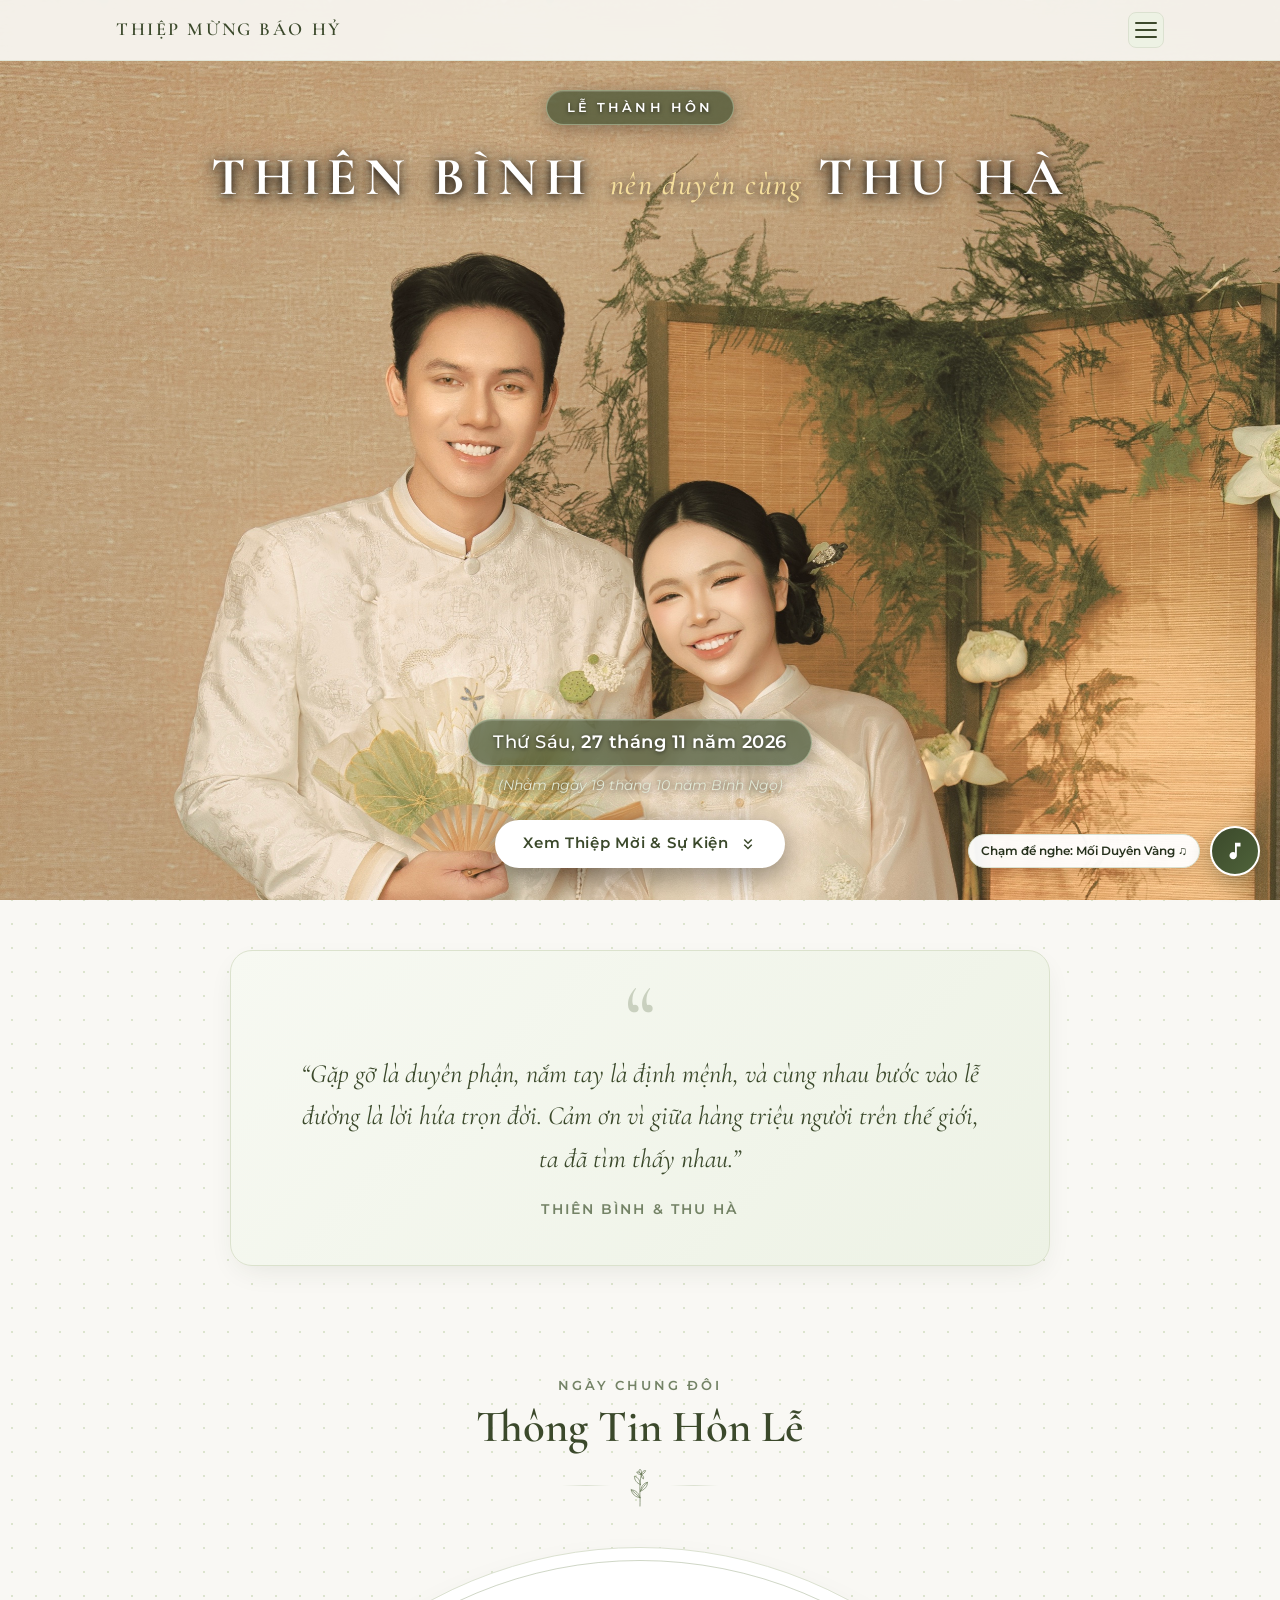
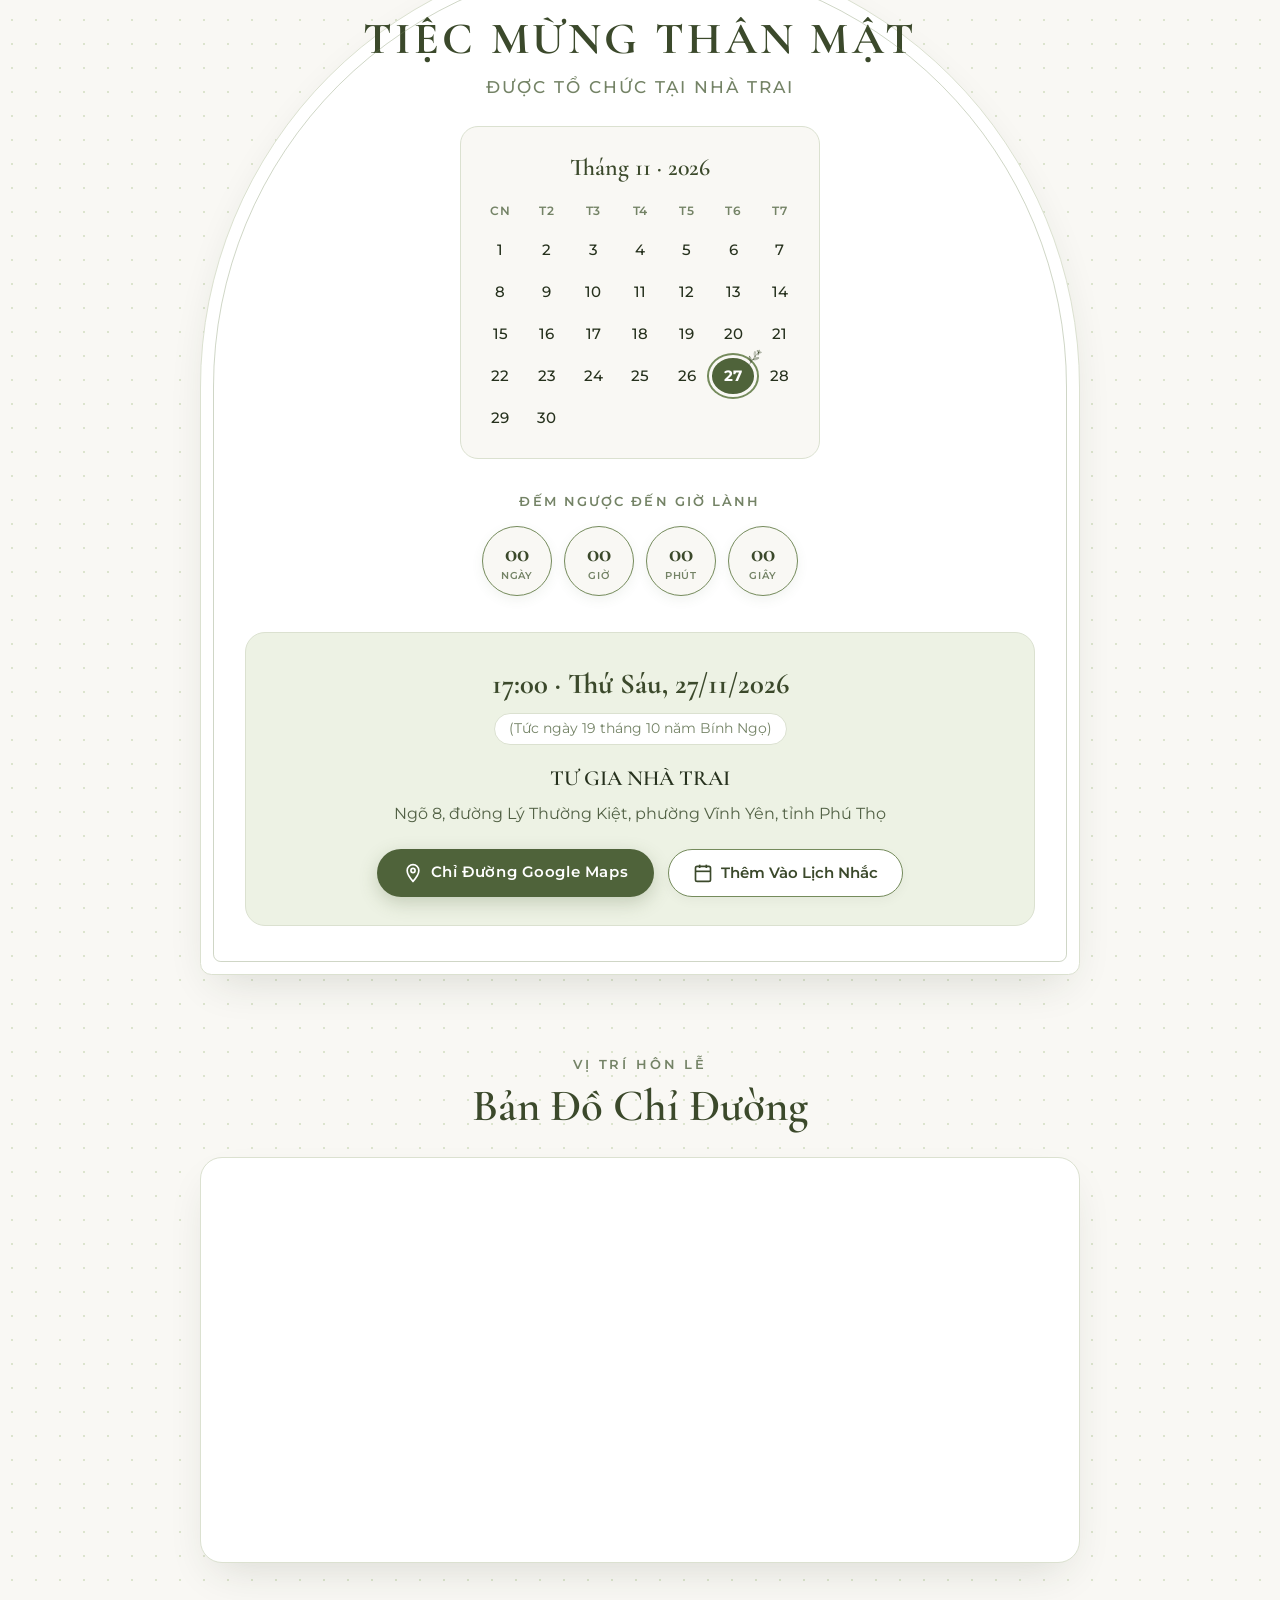
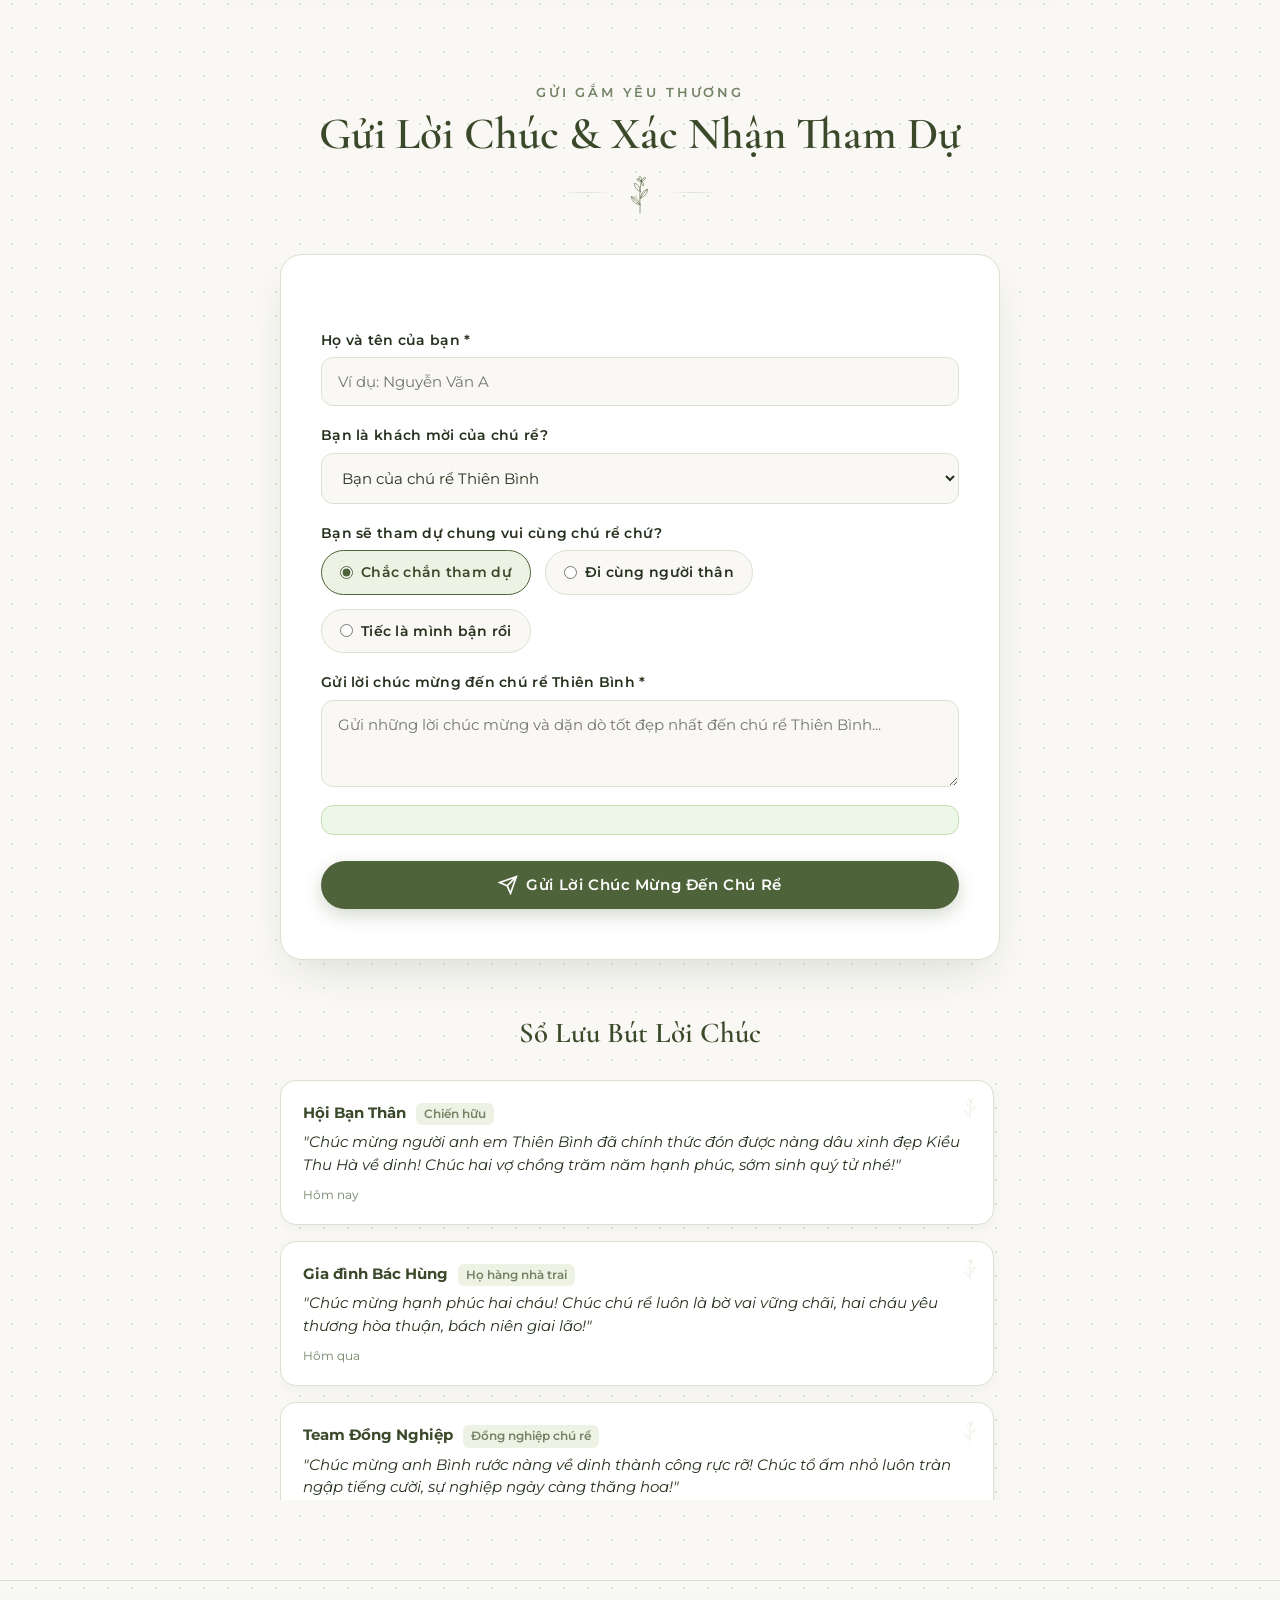
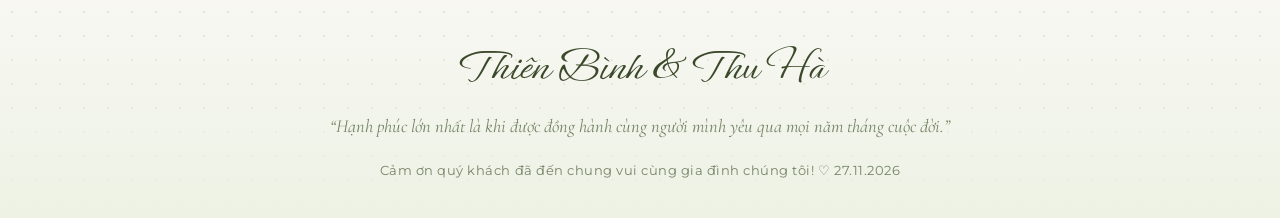
==== commit 94a35902: "fix(binhha): cap nhat anh a1b.jpg Display P3 4.5K va can chinh chu Le thanh hon can doi" ====
--- a/binhha/index.html
+++ b/binhha/index.html
@@ -29,18 +29,18 @@
   <!-- Stylesheet -->
   <link rel="stylesheet" href="../css/style.css?v=20261023_2355">
   <style>
-    /* Dịch cụm tiêu đề và tên cặp đôi lên cao hơn để thoáng khoảng trống, cân đối và không chạm đầu chú rể */
+    /* Cân chỉnh cụm tiêu đề và tên cặp đôi cân đối ở khoảng không phía trên ảnh a1b.jpg */
     .hero-top-block {
-      margin-top: 6px !important;
+      margin-top: 18px !important;
     }
     @media (max-width: 768px) {
       .hero-top-block {
-        margin-top: 6px !important;
+        margin-top: 16px !important;
       }
     }
     @media (max-width: 480px) {
       .hero-top-block {
-        margin-top: 4px !important;
+        margin-top: 14px !important;
       }
     }
   </style>
@@ -140,10 +140,10 @@
   <!-- ========================================================================
        HERO BANNER (FULL SCREEN BANNER THEO YÊU CẦU NHÀ CHÚ RỂ)
        ======================================================================== -->
-  <section class="hero-section hero-fullscreen" id="top" style="background-image: url('img/a1b.jpg?v=20261023_2245'); background-size: cover; background-position: center top;">
+  <section class="hero-section hero-fullscreen" id="top" style="background-image: url('../img/a1b.jpg?v=20261024_0015'); background-size: cover; background-position: center top;">
     <!-- Ảnh cưới full màn hình & lớp phủ gradient điện ảnh -->
     <div class="hero-bg-media">
-      <img src="img/a1b.jpg?v=20261023_2245" id="hero-banner-img" alt="Ảnh cưới Nguyễn Hoàng Thiên Bình &amp; Kiều Thu Hà" fetchpriority="high">
+      <img src="../img/a1b.jpg?v=20261024_0015" id="hero-banner-img" alt="Ảnh cưới Nguyễn Hoàng Thiên Bình &amp; Kiều Thu Hà" fetchpriority="high">
       <div class="hero-gradient-overlay"></div>
     </div>
 
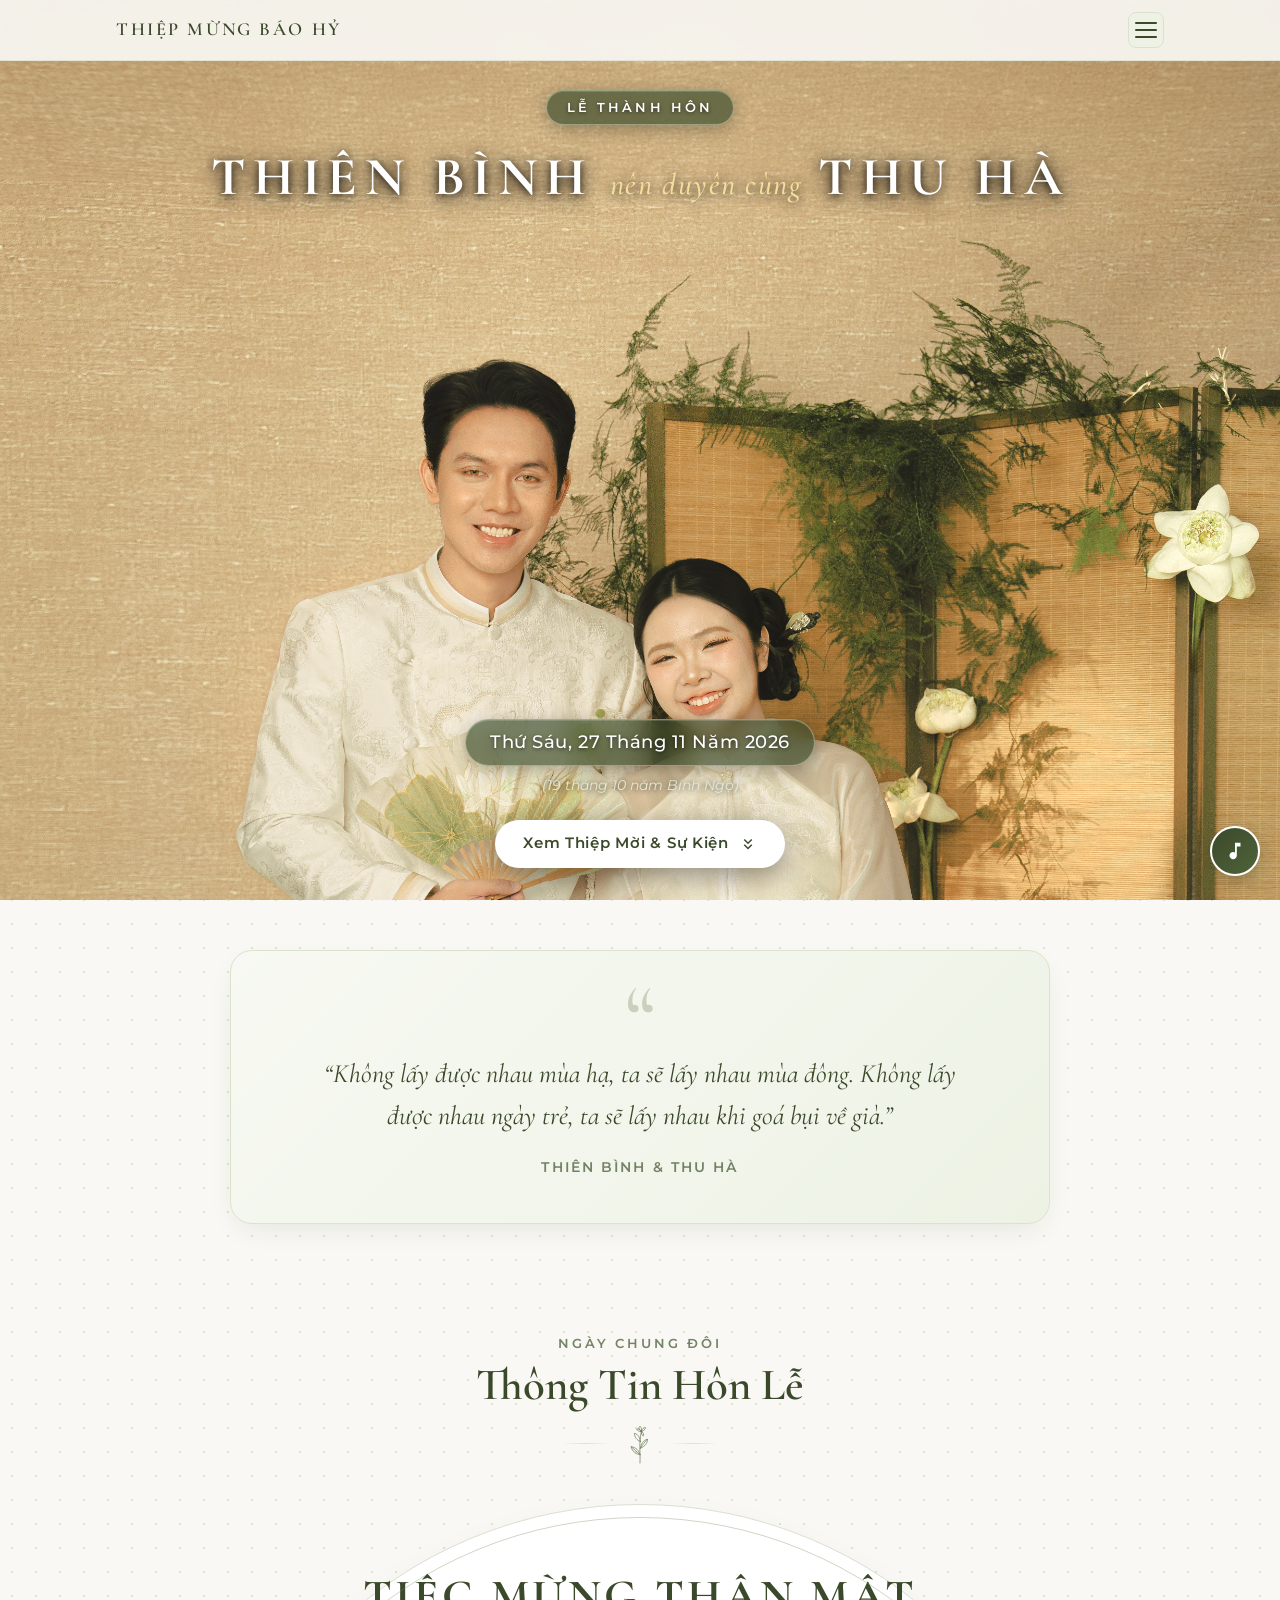
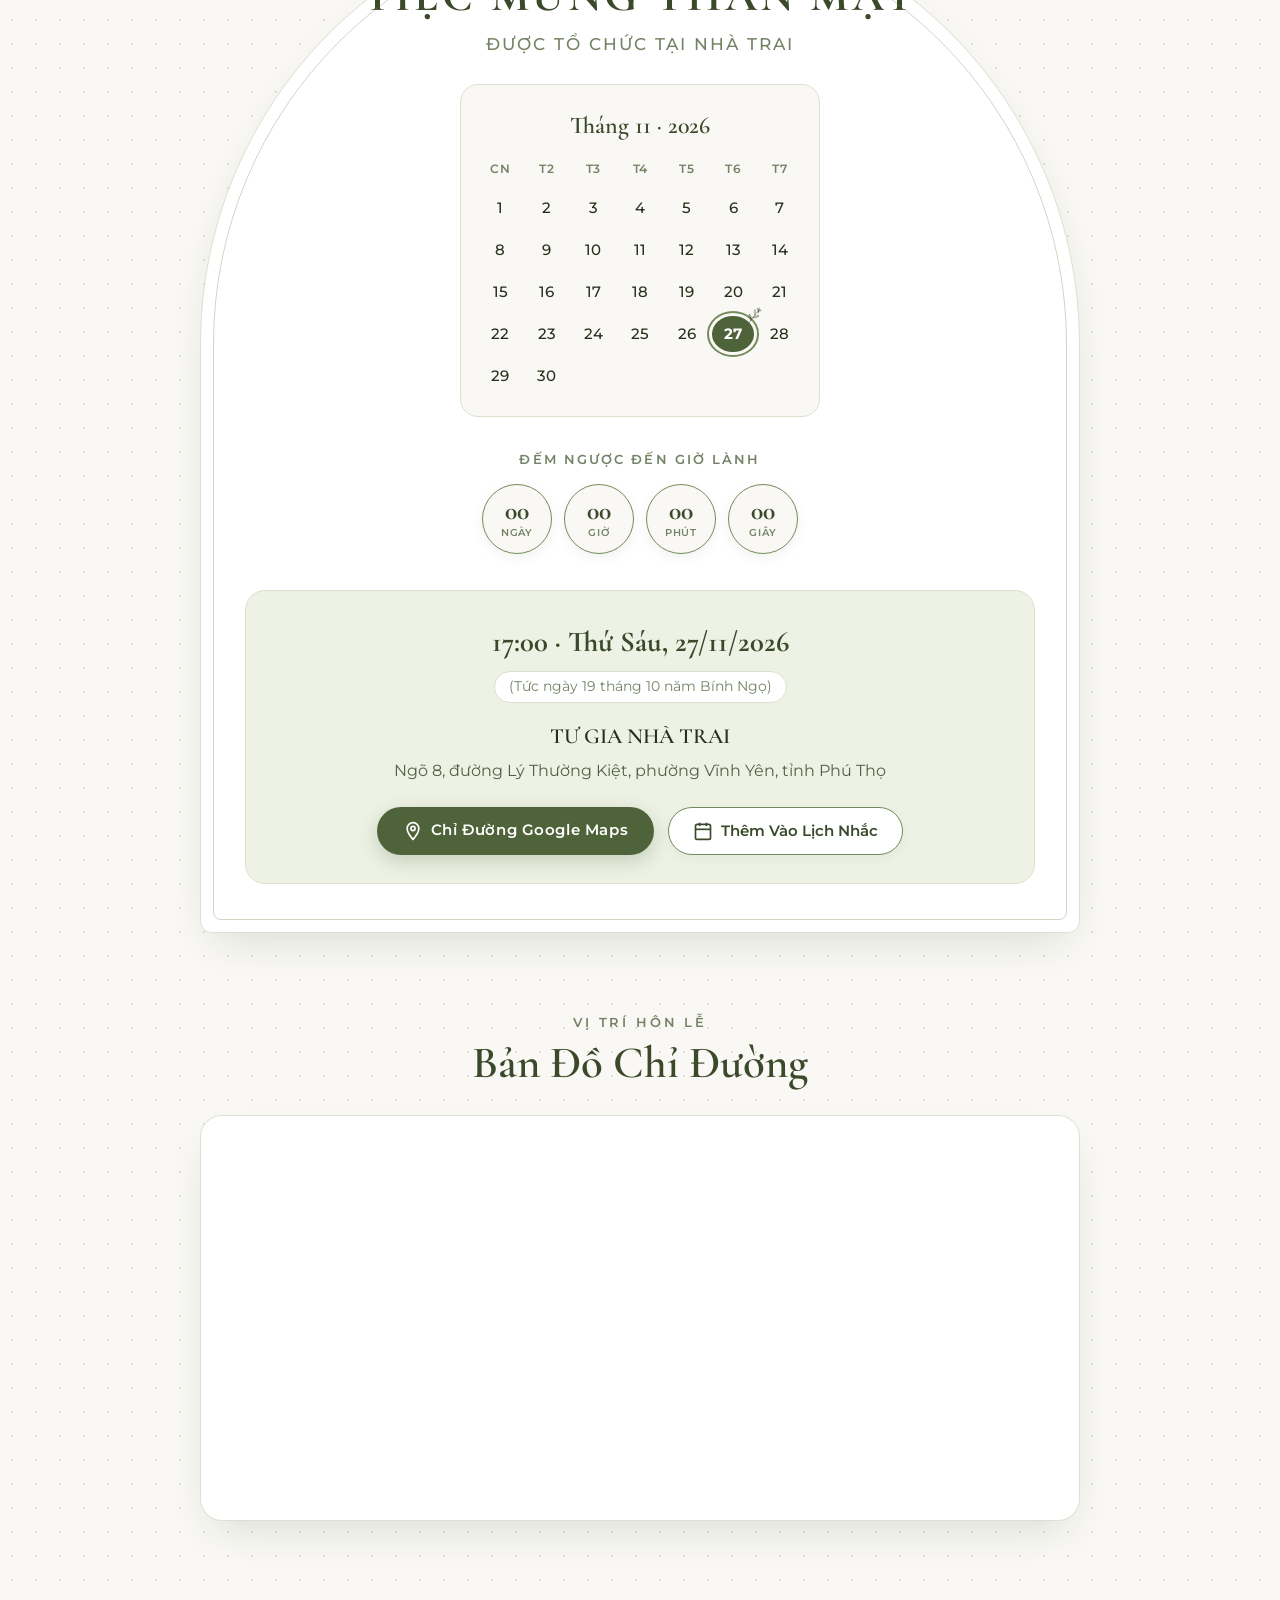
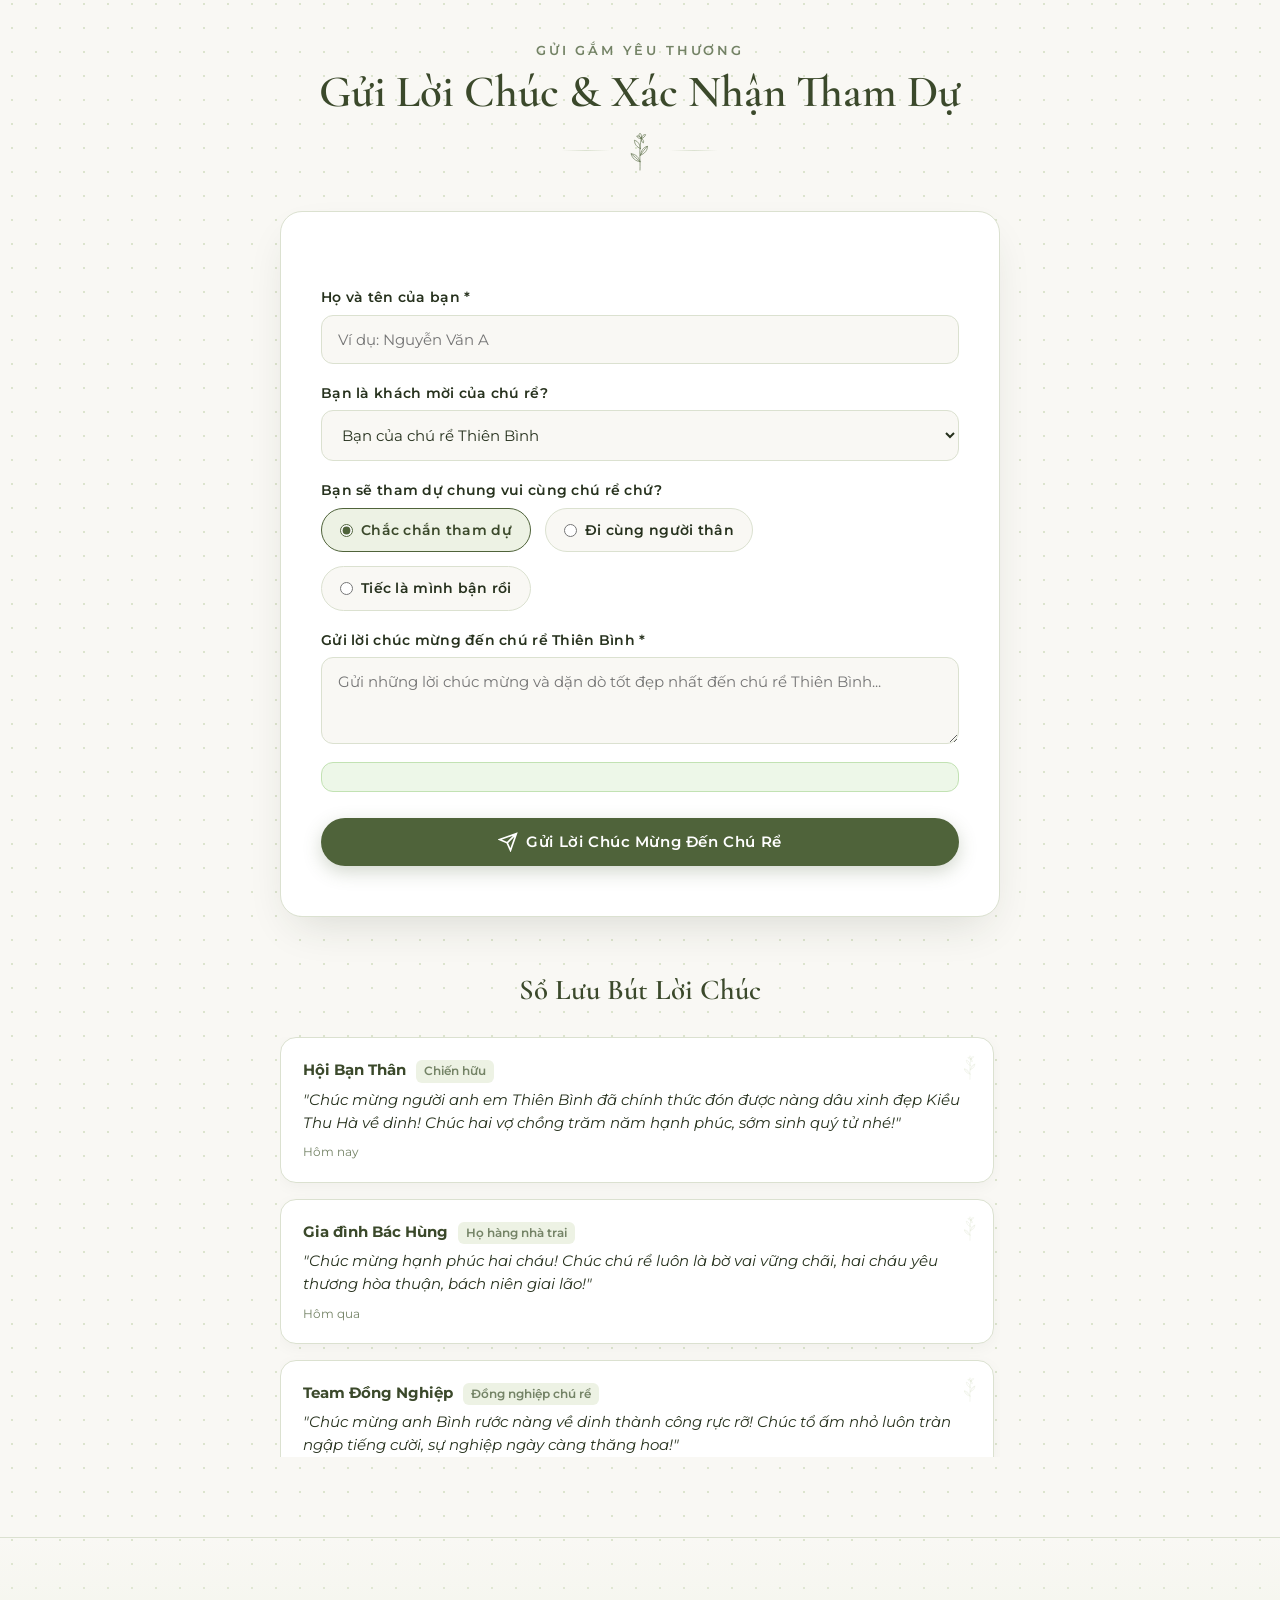
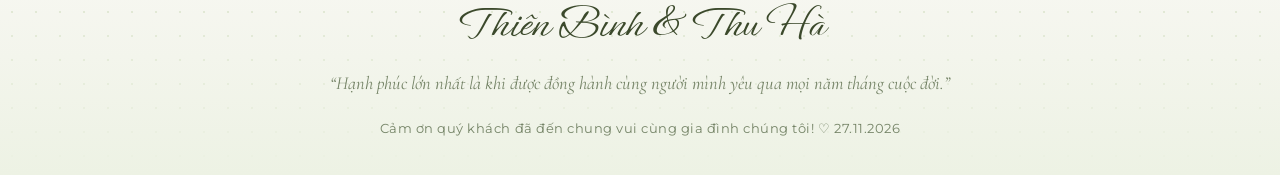
==== commit c2ba57b9: "fix(binhha): cap nhat anh a1 2.jpg moi voi khoang trong phia tren thoang dang cho binhha.html" ====
--- a/binhha/index.html
+++ b/binhha/index.html
@@ -15,11 +15,11 @@
   <meta property="og:url" content="https://binhha-wedding.github.io/binhha.html">
   <meta property="og:title" content="Tiệc Mừng Thân Mật · Nguyễn Hoàng Thiên Bình &amp; Kiều Thu Hà">
   <meta property="og:description" content="Trân trọng kính mời quý khách đến dự Tiệc Mừng Thân Mật vào lúc 17:00 Thứ Sáu, 27/11/2026 tại Tư Gia Nhà Trai (Ngõ 8 Lý Thường Kiệt, Vĩnh Yên, Phú Thọ).">
-  <meta property="og:image" content="https://binhha-wedding.github.io/img/a1b.jpg">
+  <meta property="og:image" content="https://binhha-wedding.github.io/img/a1%202.jpg">
 
   <!-- Favicon -->
-  <link rel="icon" type="image/jpeg" href="img/a1b.jpg">
-  <link rel="apple-touch-icon" href="img/a1b.jpg">
+  <link rel="icon" type="image/jpeg" href="../img/a1%202.jpg">
+  <link rel="apple-touch-icon" href="../img/a1%202.jpg">
 
   <!-- Google Fonts Preconnect -->
   <link rel="preconnect" href="https://fonts.googleapis.com">
@@ -29,7 +29,7 @@
   <!-- Stylesheet -->
   <link rel="stylesheet" href="../css/style.css?v=20261023_2355">
   <style>
-    /* Cân chỉnh cụm tiêu đề và tên cặp đôi cân đối ở khoảng không phía trên ảnh a1b.jpg */
+    /* Cân chỉnh cụm tiêu đề và tên cặp đôi cân đối ở khoảng không phía trên ảnh a1 2.jpg mới */
     .hero-top-block {
       margin-top: 18px !important;
     }
@@ -140,10 +140,10 @@
   <!-- ========================================================================
        HERO BANNER (FULL SCREEN BANNER THEO YÊU CẦU NHÀ CHÚ RỂ)
        ======================================================================== -->
-  <section class="hero-section hero-fullscreen" id="top" style="background-image: url('../img/a1b.jpg?v=20261024_0015'); background-size: cover; background-position: center top;">
+  <section class="hero-section hero-fullscreen" id="top" style="background-image: url('../img/a1%202.jpg?v=20261031_1435'); background-size: cover; background-position: center top;">
     <!-- Ảnh cưới full màn hình & lớp phủ gradient điện ảnh -->
     <div class="hero-bg-media">
-      <img src="../img/a1b.jpg?v=20261024_0015" id="hero-banner-img" alt="Ảnh cưới Nguyễn Hoàng Thiên Bình &amp; Kiều Thu Hà" fetchpriority="high">
+      <img src="../img/a1%202.jpg?v=20261031_1435" id="hero-banner-img" alt="Ảnh cưới Nguyễn Hoàng Thiên Bình &amp; Kiều Thu Hà" fetchpriority="high">
       <div class="hero-gradient-overlay"></div>
     </div>
 
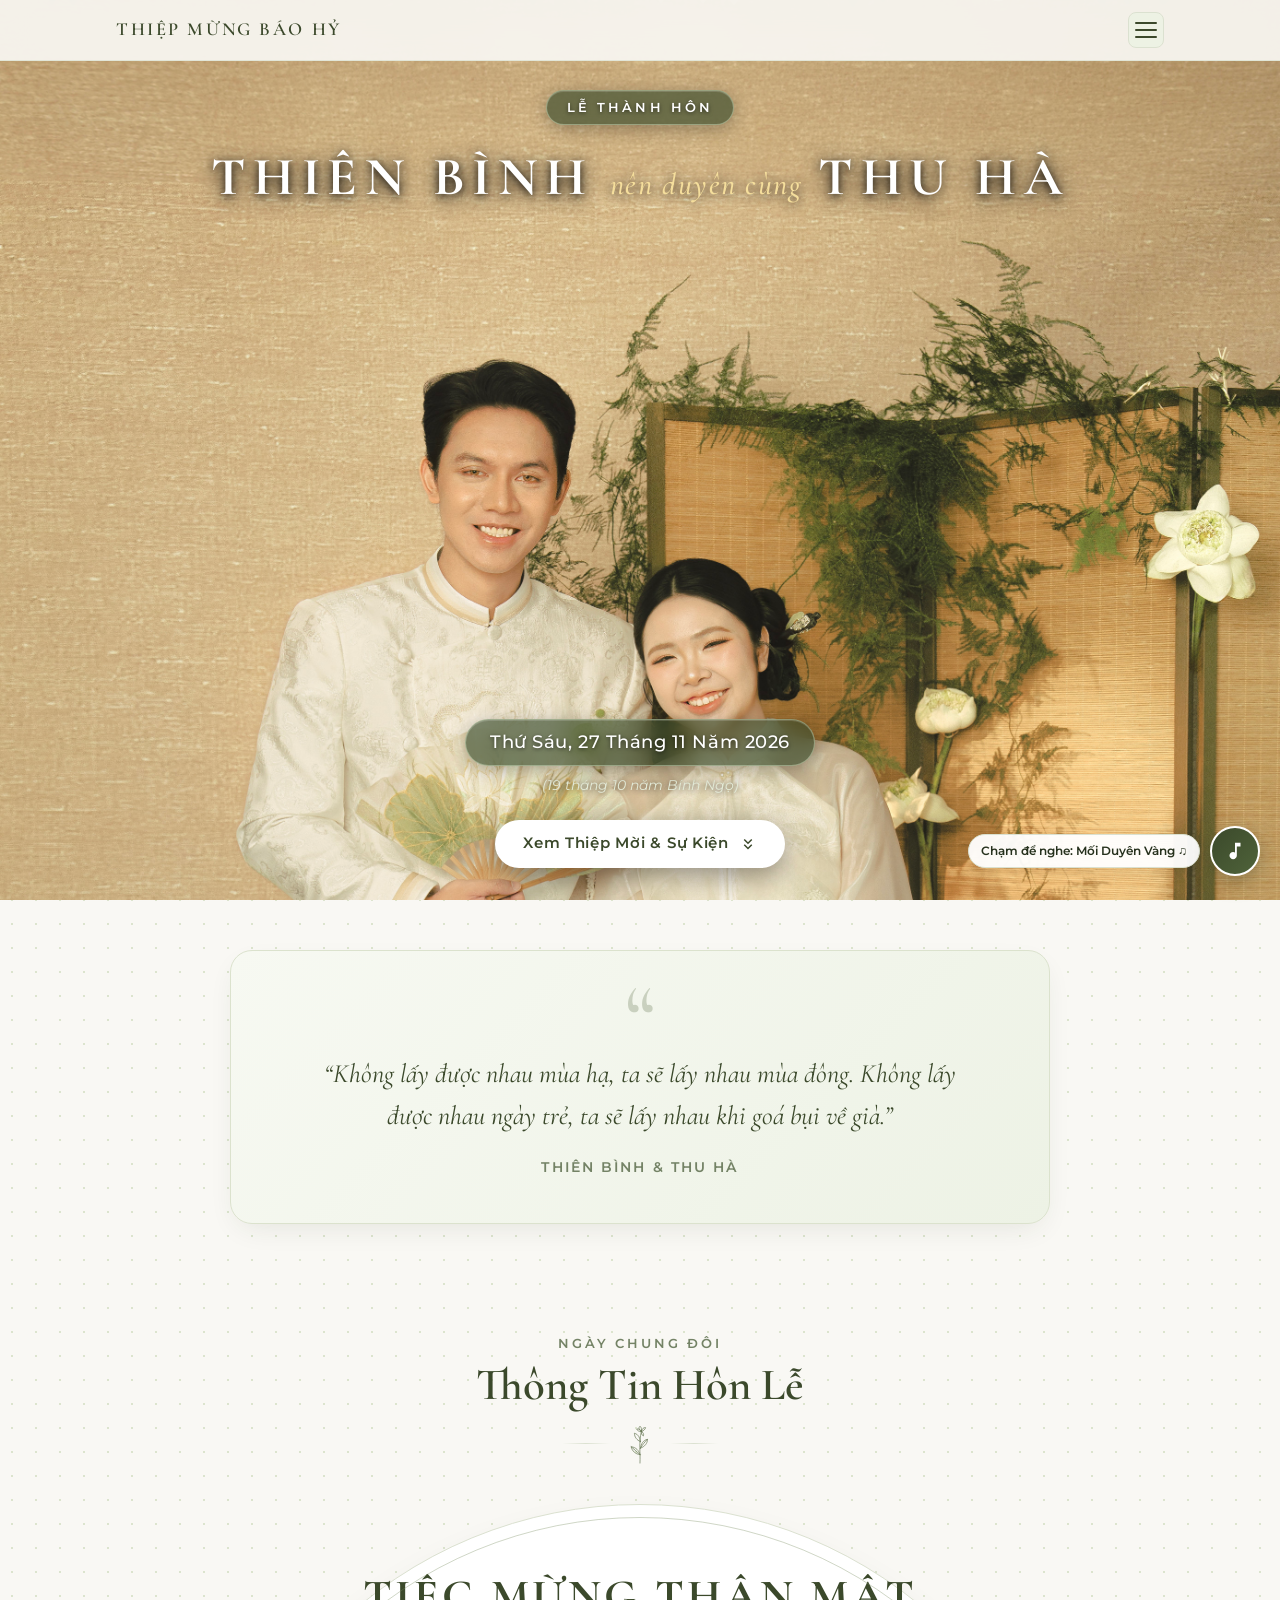
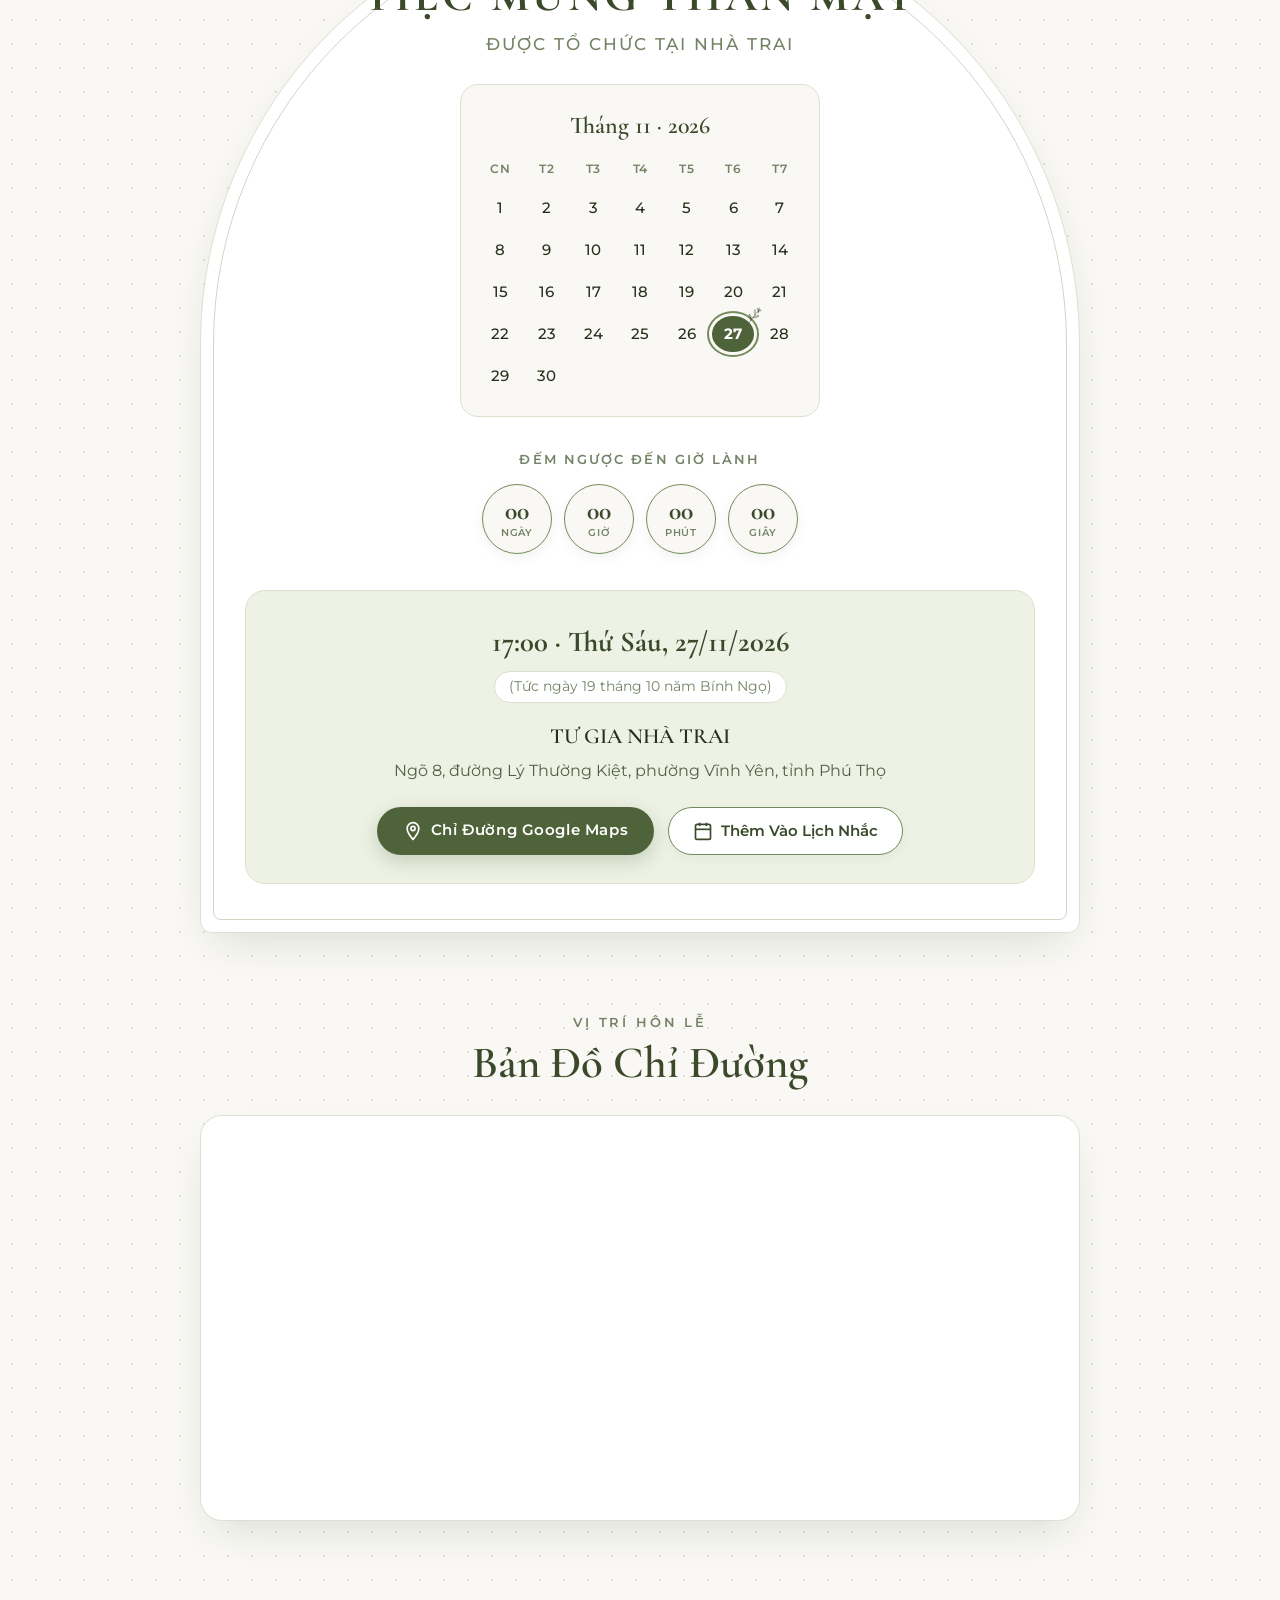
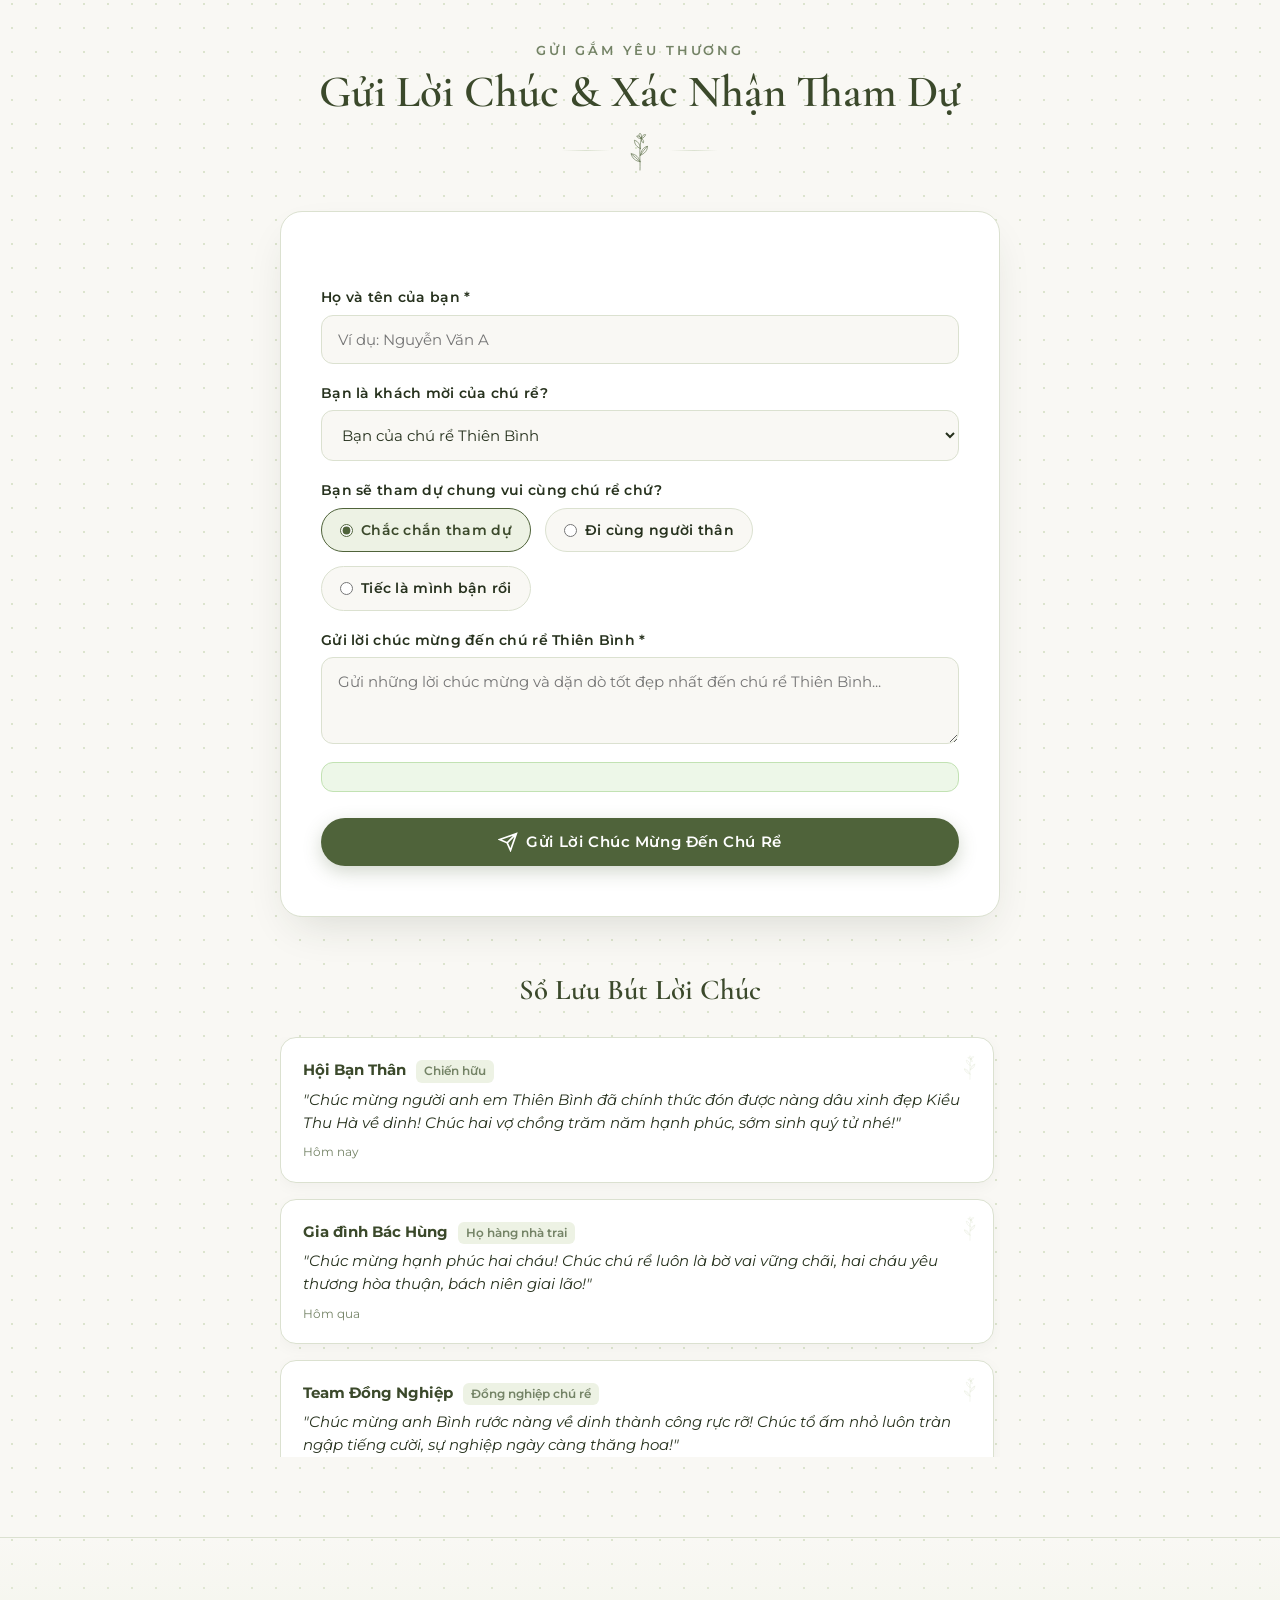
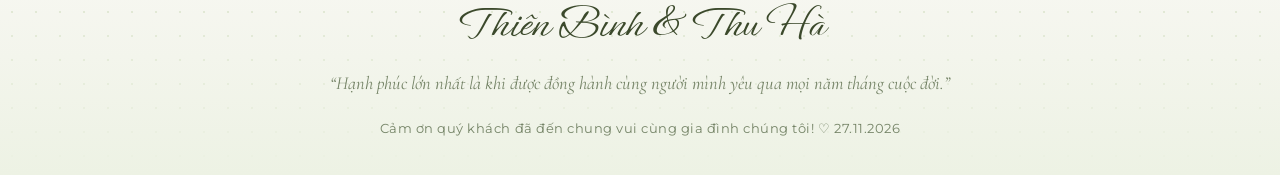
==== commit b12b3b13: "perf(image): toi uu dung luong anh a1 2.jpg tu 28MB xuong 2.8MB chuan Display P3 Retina sieu nhanh" ====
--- a/binhha/index.html
+++ b/binhha/index.html
@@ -140,10 +140,10 @@
   <!-- ========================================================================
        HERO BANNER (FULL SCREEN BANNER THEO YÊU CẦU NHÀ CHÚ RỂ)
        ======================================================================== -->
-  <section class="hero-section hero-fullscreen" id="top" style="background-image: url('../img/a1%202.jpg?v=20261031_1435'); background-size: cover; background-position: center top;">
+  <section class="hero-section hero-fullscreen" id="top" style="background-image: url('../img/a1%202.jpg?v=20261031_1530'); background-size: cover; background-position: center top;">
     <!-- Ảnh cưới full màn hình & lớp phủ gradient điện ảnh -->
     <div class="hero-bg-media">
-      <img src="../img/a1%202.jpg?v=20261031_1435" id="hero-banner-img" alt="Ảnh cưới Nguyễn Hoàng Thiên Bình &amp; Kiều Thu Hà" fetchpriority="high">
+      <img src="../img/a1%202.jpg?v=20261031_1530" id="hero-banner-img" alt="Ảnh cưới Nguyễn Hoàng Thiên Bình &amp; Kiều Thu Hà" fetchpriority="high">
       <div class="hero-gradient-overlay"></div>
     </div>
 
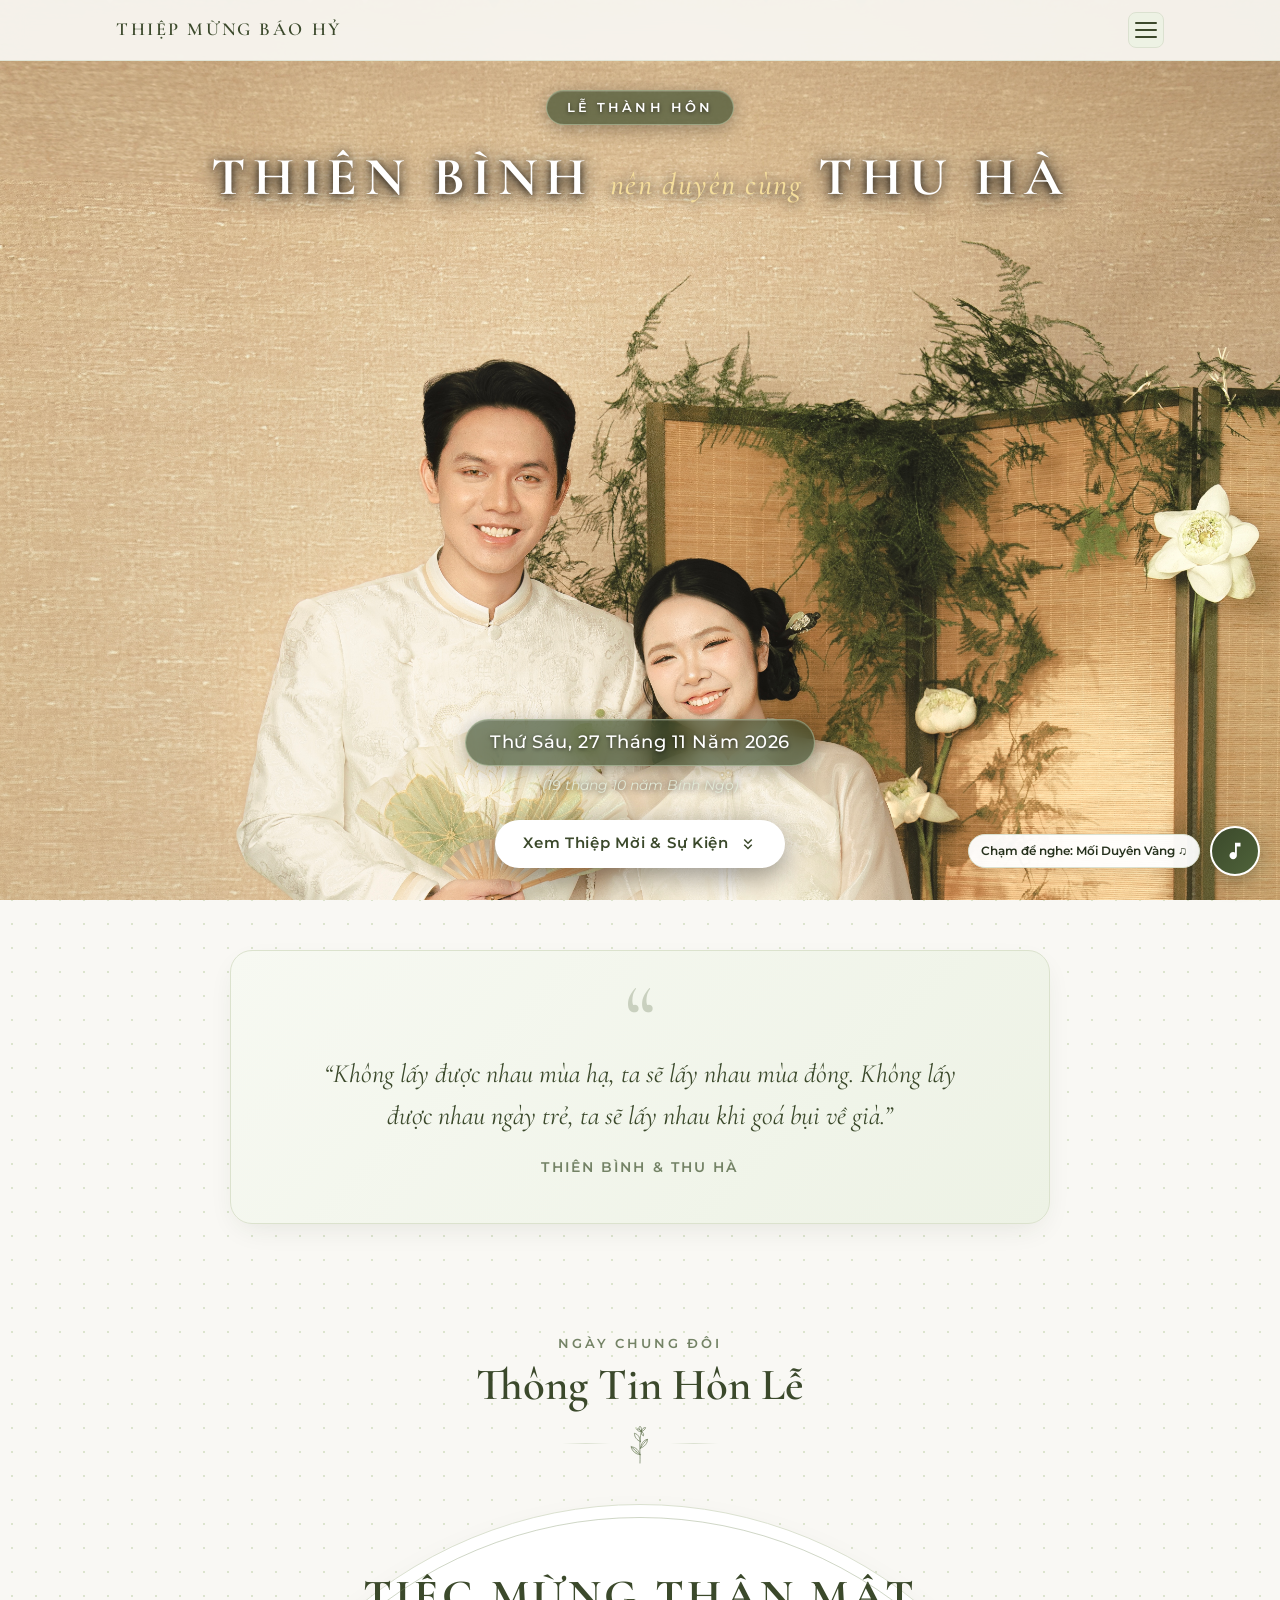
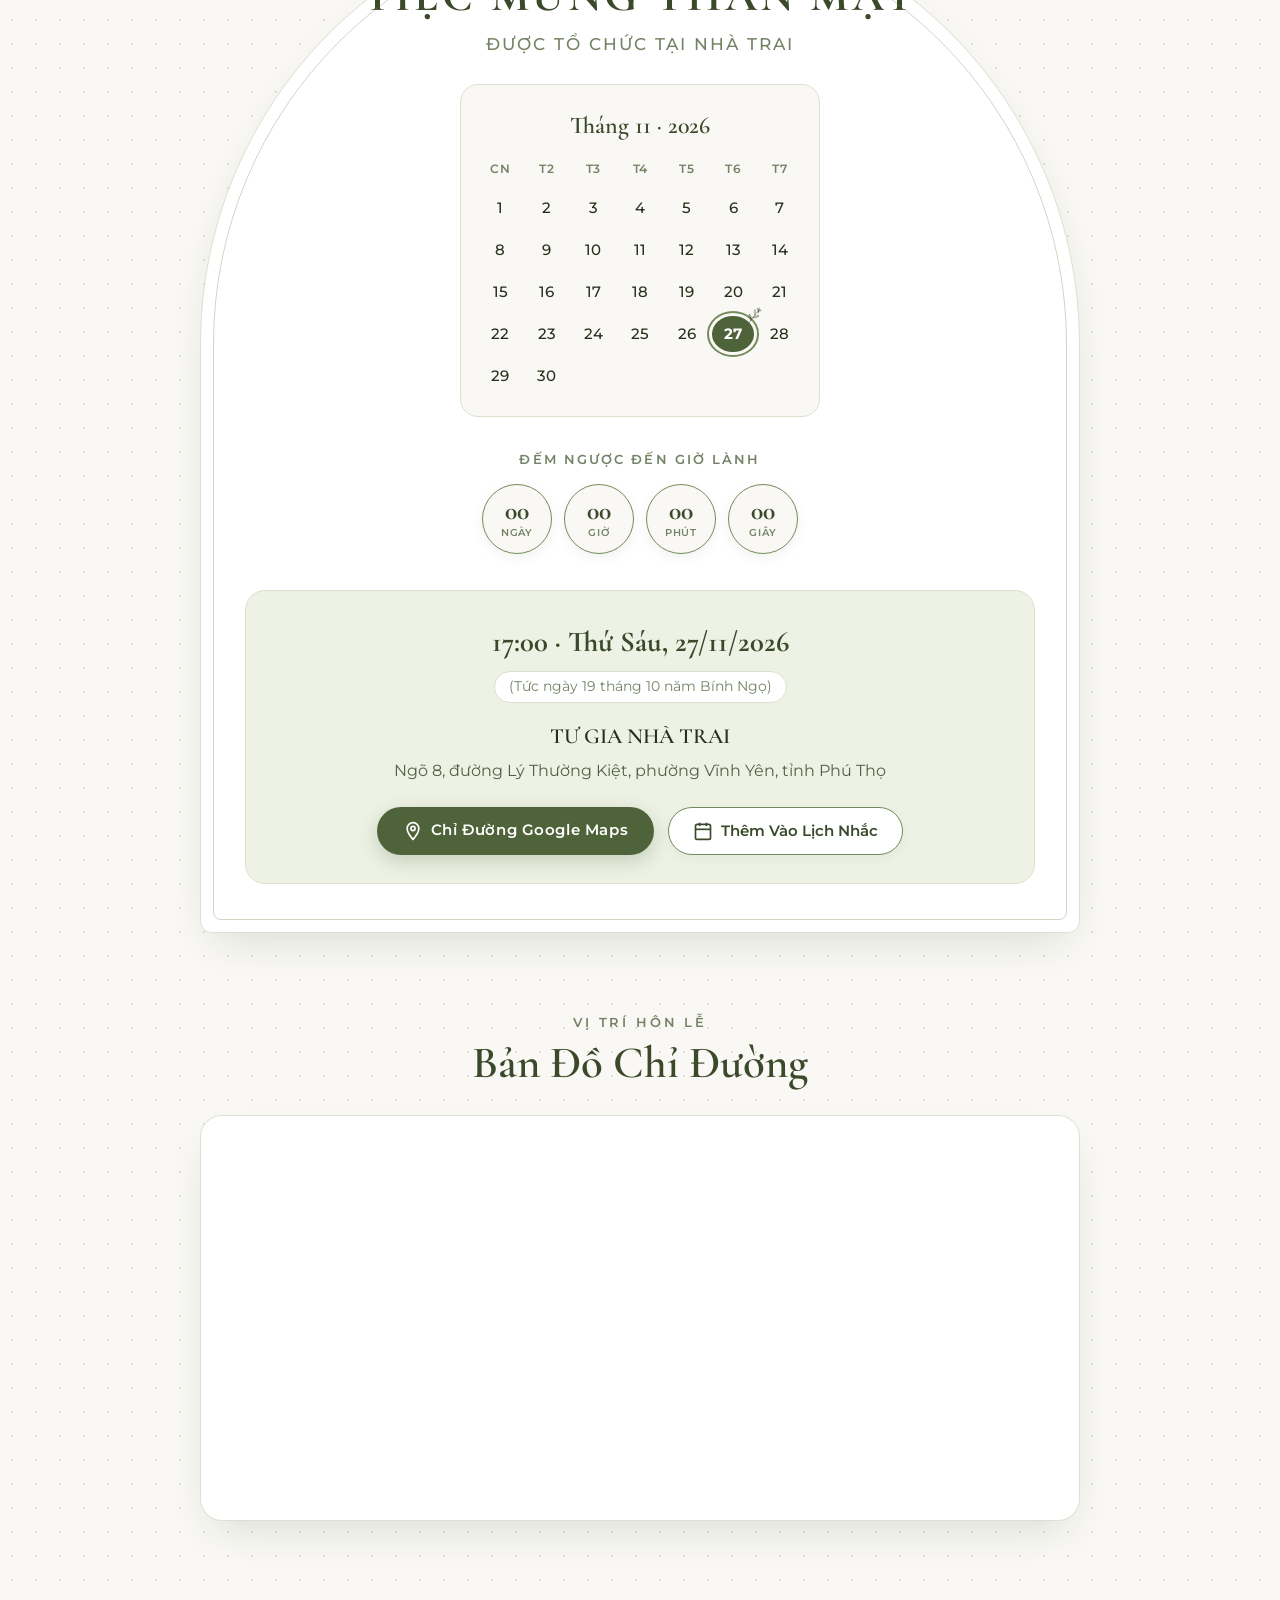
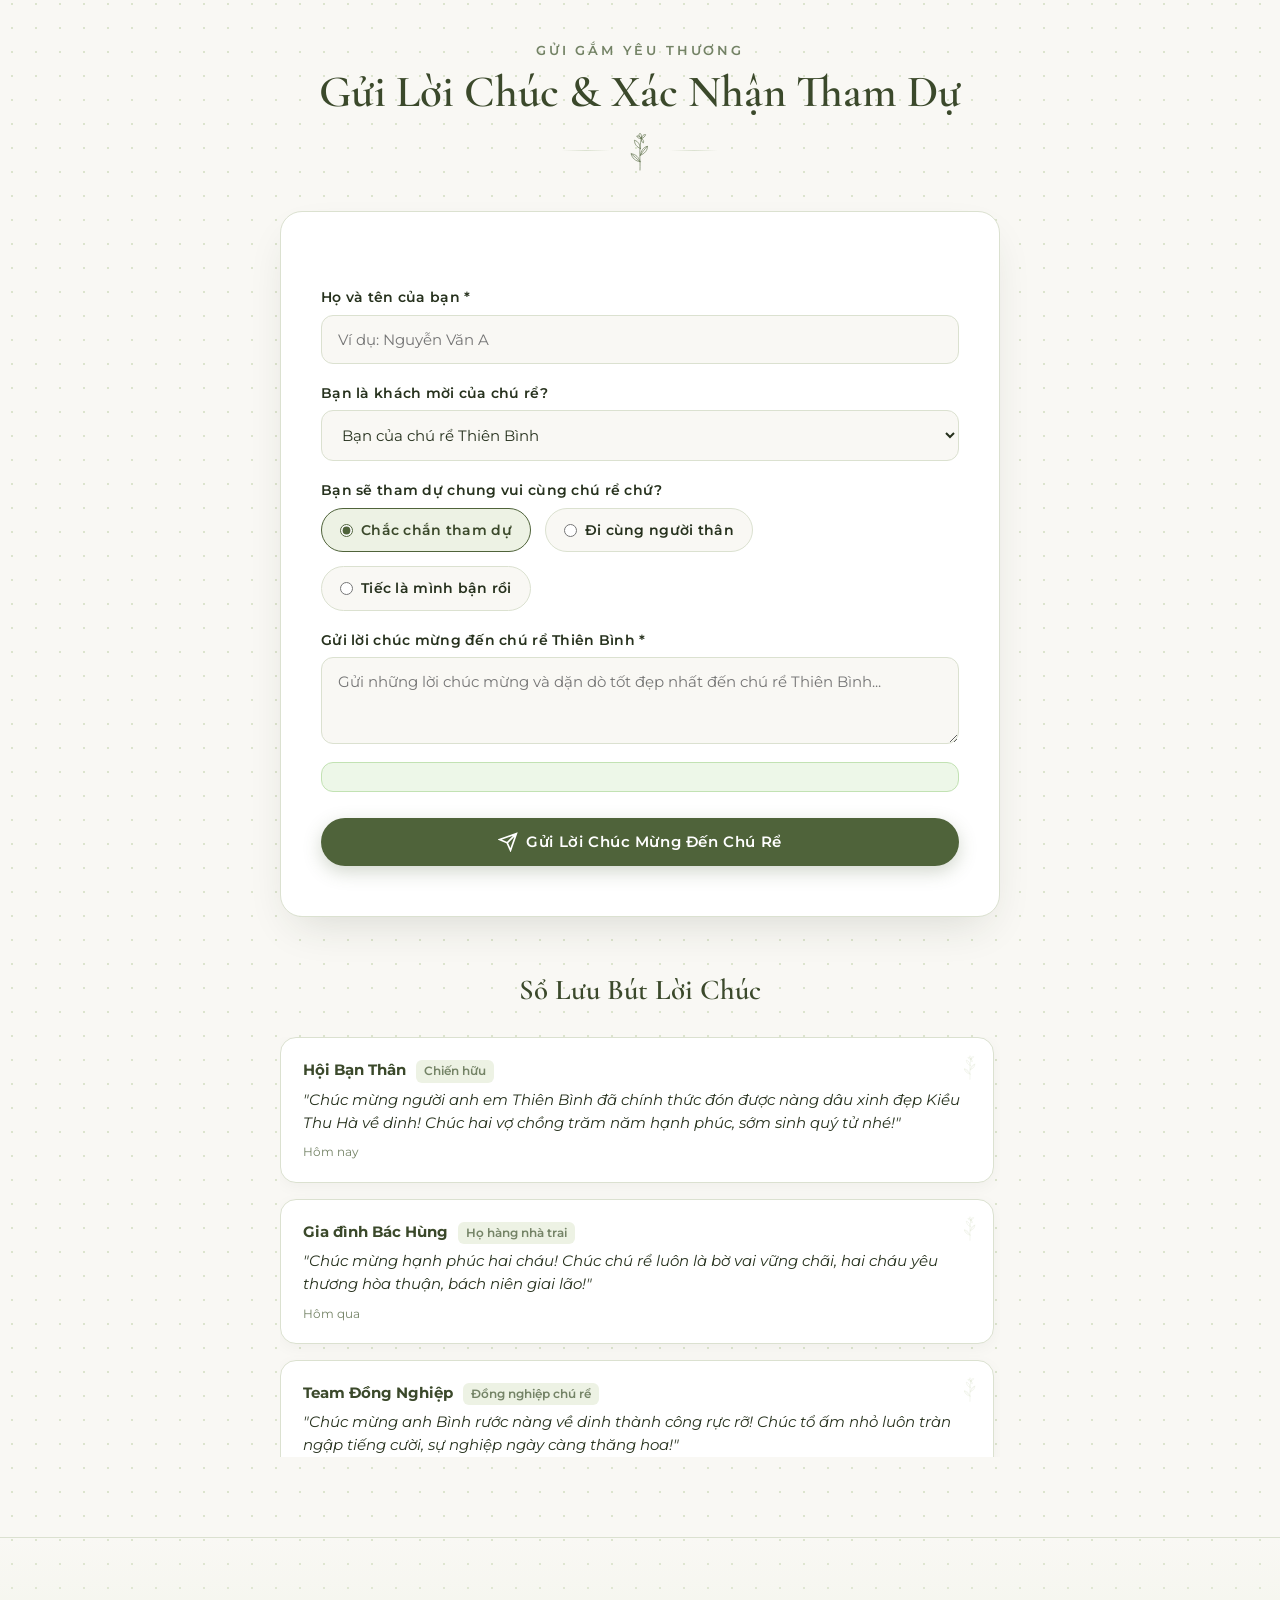
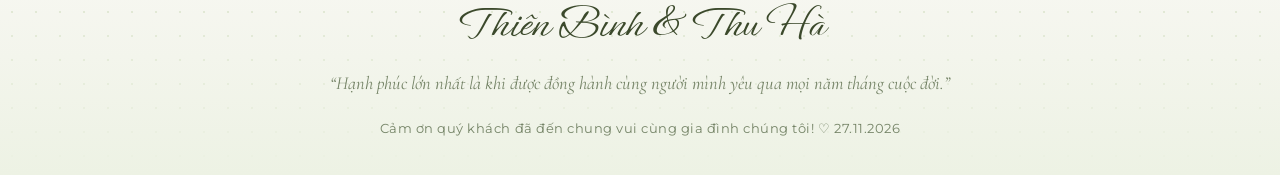
==== commit 26ad2054: "fix(binhha): cap nhat anh a1 2.jpg moi 12MB giu nguyen do phan giai goc 4913x7964 Display P3 cho bin" ====
--- a/binhha/index.html
+++ b/binhha/index.html
@@ -140,10 +140,10 @@
   <!-- ========================================================================
        HERO BANNER (FULL SCREEN BANNER THEO YÊU CẦU NHÀ CHÚ RỂ)
        ======================================================================== -->
-  <section class="hero-section hero-fullscreen" id="top" style="background-image: url('../img/a1%202.jpg?v=20261031_1530'); background-size: cover; background-position: center top;">
+  <section class="hero-section hero-fullscreen" id="top" style="background-image: url('../img/a1%202.jpg?v=20261031_1700'); background-size: cover; background-position: center top;">
     <!-- Ảnh cưới full màn hình & lớp phủ gradient điện ảnh -->
     <div class="hero-bg-media">
-      <img src="../img/a1%202.jpg?v=20261031_1530" id="hero-banner-img" alt="Ảnh cưới Nguyễn Hoàng Thiên Bình &amp; Kiều Thu Hà" fetchpriority="high">
+      <img src="../img/a1%202.jpg?v=20261031_1700" id="hero-banner-img" alt="Ảnh cưới Nguyễn Hoàng Thiên Bình &amp; Kiều Thu Hà" fetchpriority="high">
       <div class="hero-gradient-overlay"></div>
     </div>
 
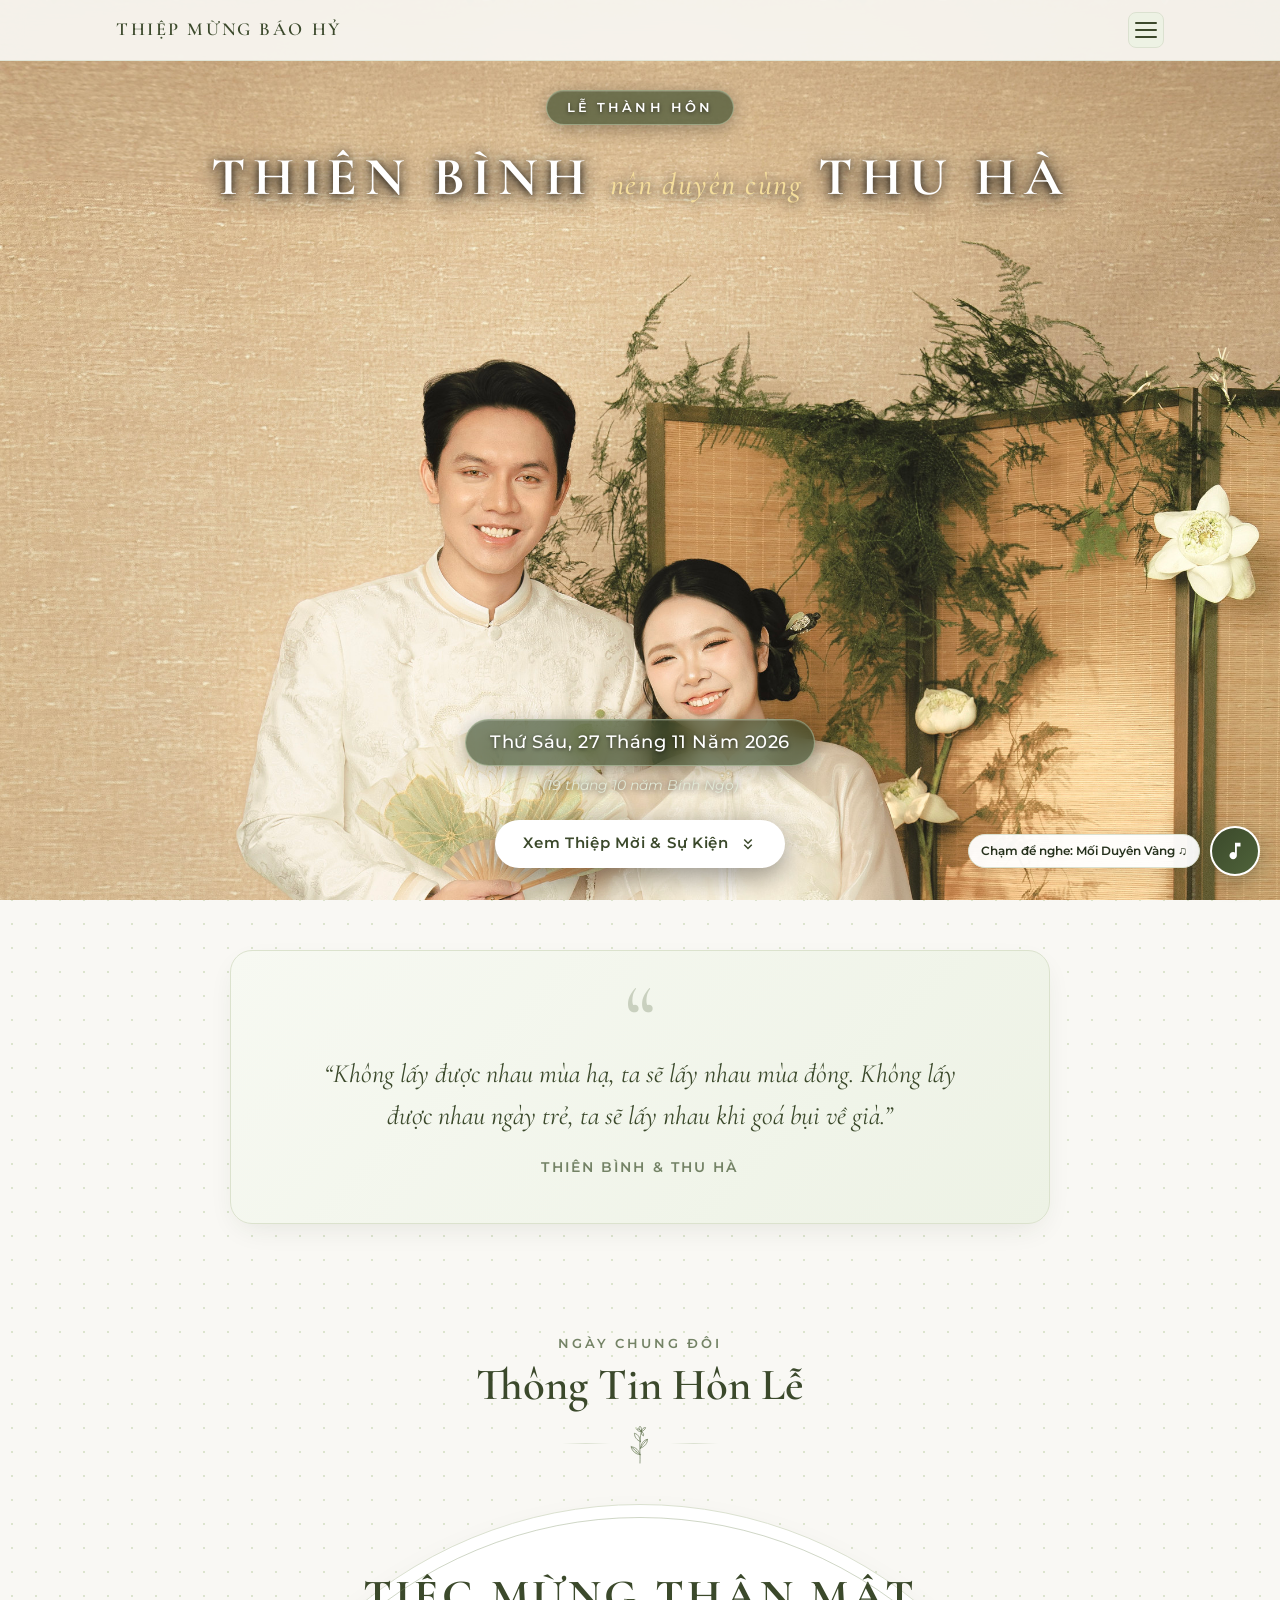
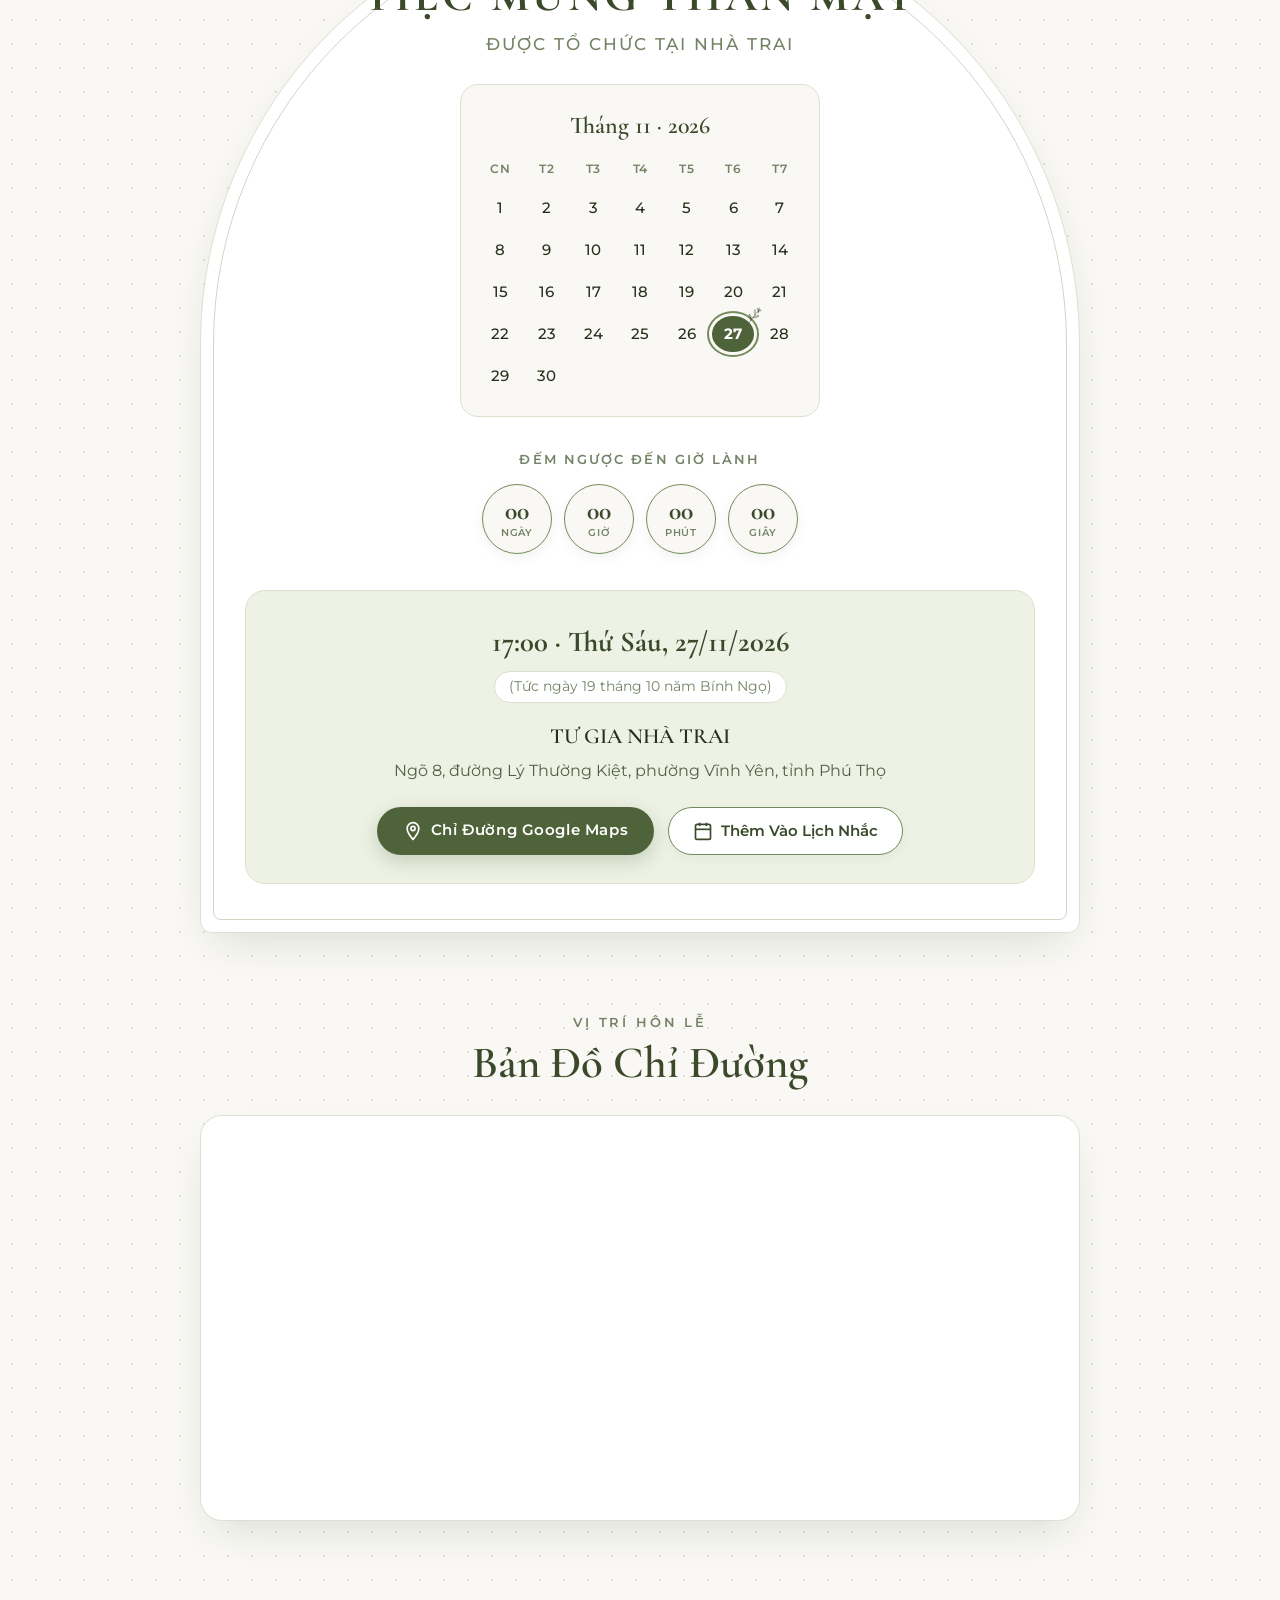
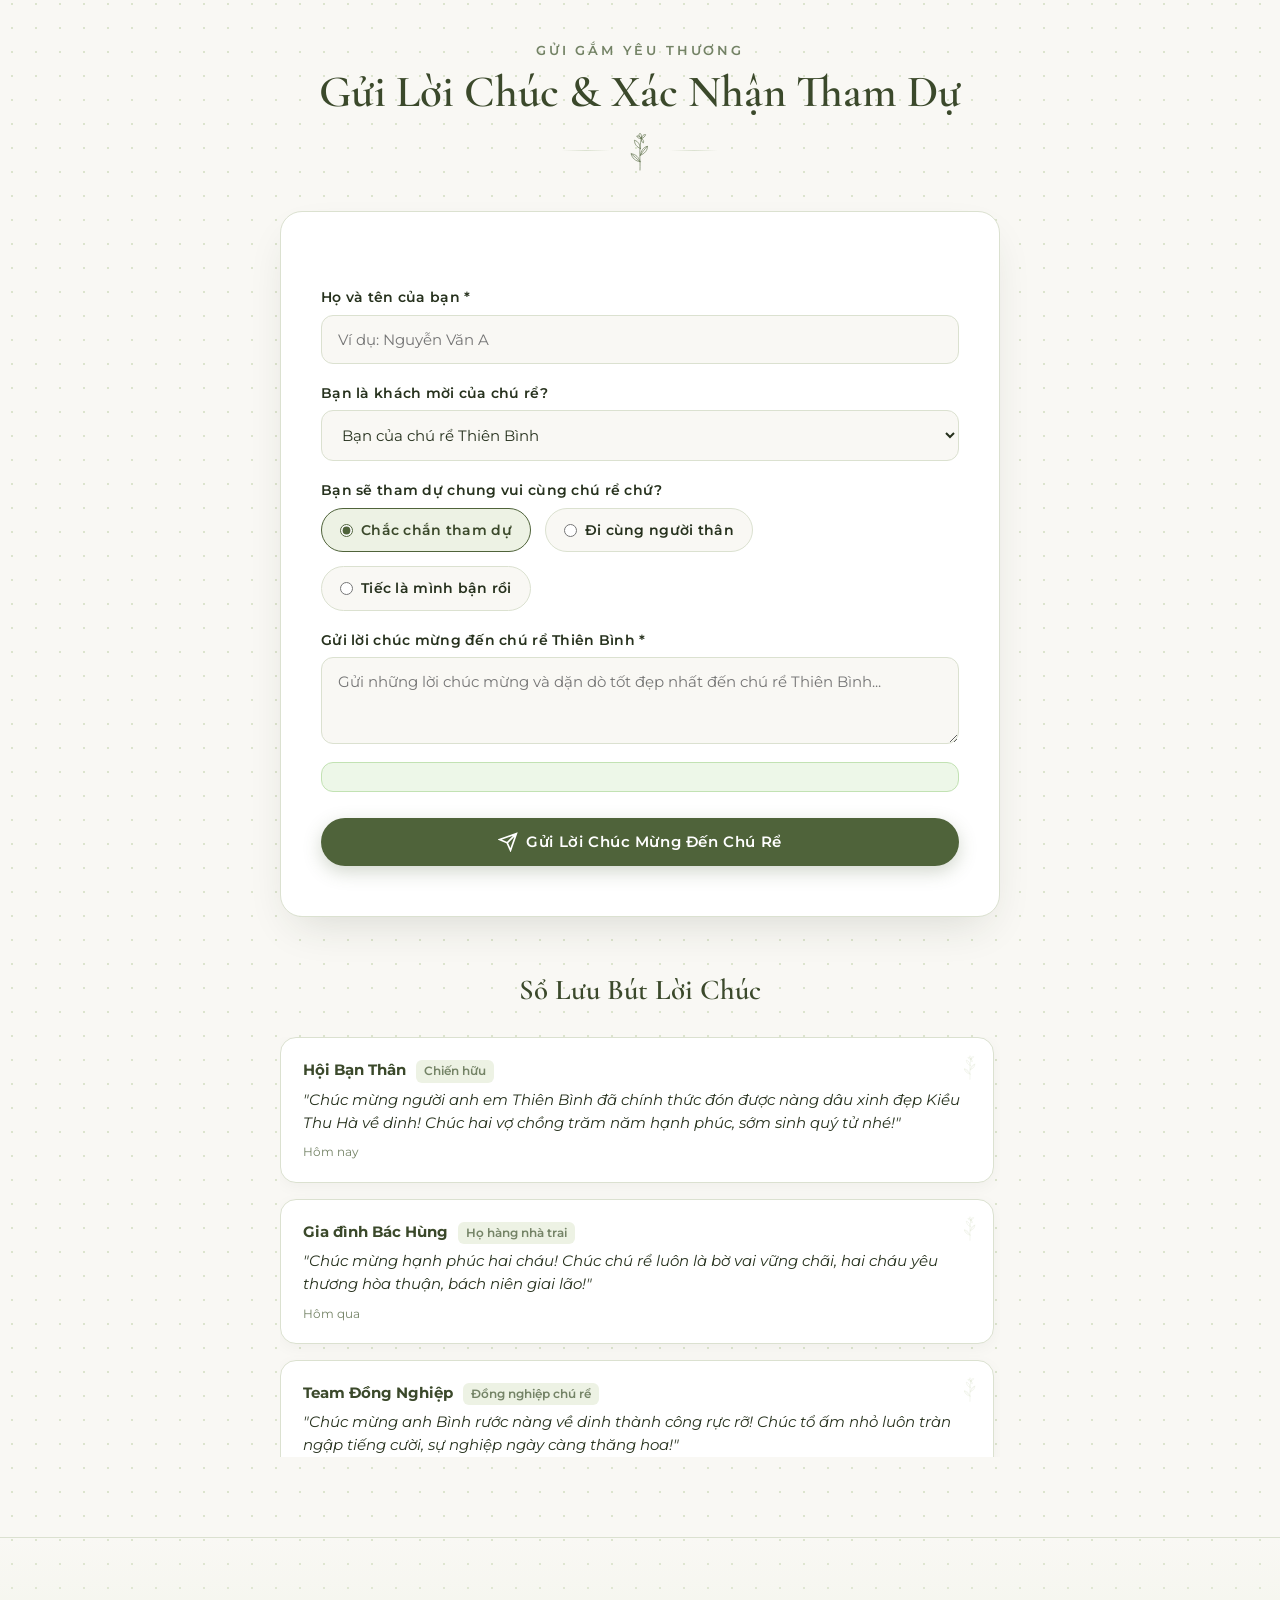
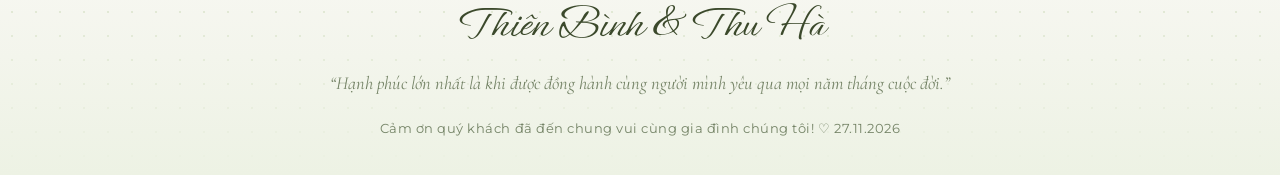
==== commit 295d4134: "perf(binhha): toi uu anh a1 2.jpg xuong 1.5MB Display P3 progressive kem link preload de tai tuc thi" ====
--- a/binhha/index.html
+++ b/binhha/index.html
@@ -20,6 +20,9 @@
   <!-- Favicon -->
   <link rel="icon" type="image/jpeg" href="../img/a1%202.jpg">
   <link rel="apple-touch-icon" href="../img/a1%202.jpg">
+
+  <!-- Preload Critical Hero Image for instant rendering -->
+  <link rel="preload" as="image" href="../img/a1%202.jpg?v=20261031_1710" fetchpriority="high">
 
   <!-- Google Fonts Preconnect -->
   <link rel="preconnect" href="https://fonts.googleapis.com">
@@ -140,10 +143,10 @@
   <!-- ========================================================================
        HERO BANNER (FULL SCREEN BANNER THEO YÊU CẦU NHÀ CHÚ RỂ)
        ======================================================================== -->
-  <section class="hero-section hero-fullscreen" id="top" style="background-image: url('../img/a1%202.jpg?v=20261031_1700'); background-size: cover; background-position: center top;">
+  <section class="hero-section hero-fullscreen" id="top" style="background-image: url('../img/a1%202.jpg?v=20261031_1710'); background-size: cover; background-position: center top;">
     <!-- Ảnh cưới full màn hình & lớp phủ gradient điện ảnh -->
     <div class="hero-bg-media">
-      <img src="../img/a1%202.jpg?v=20261031_1700" id="hero-banner-img" alt="Ảnh cưới Nguyễn Hoàng Thiên Bình &amp; Kiều Thu Hà" fetchpriority="high">
+      <img src="../img/a1%202.jpg?v=20261031_1710" id="hero-banner-img" alt="Ảnh cưới Nguyễn Hoàng Thiên Bình &amp; Kiều Thu Hà" fetchpriority="high">
       <div class="hero-gradient-overlay"></div>
     </div>
 
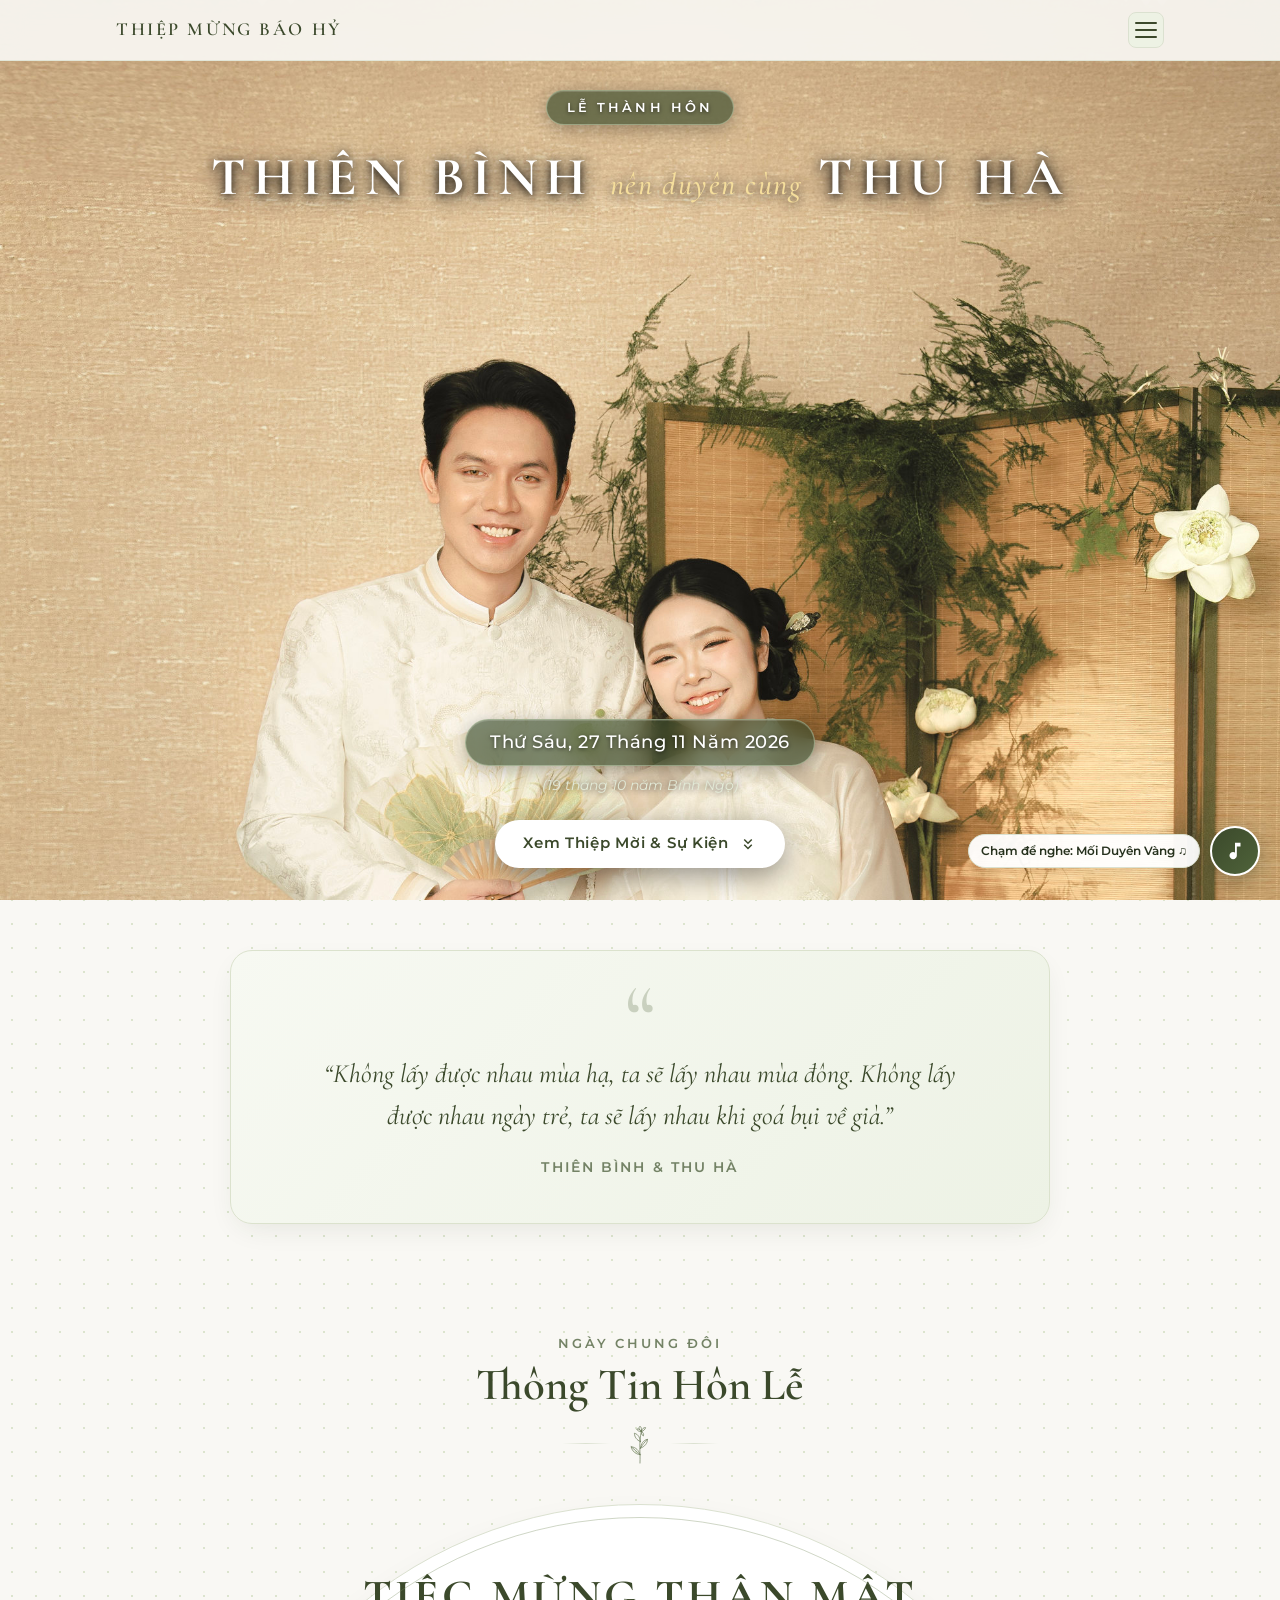
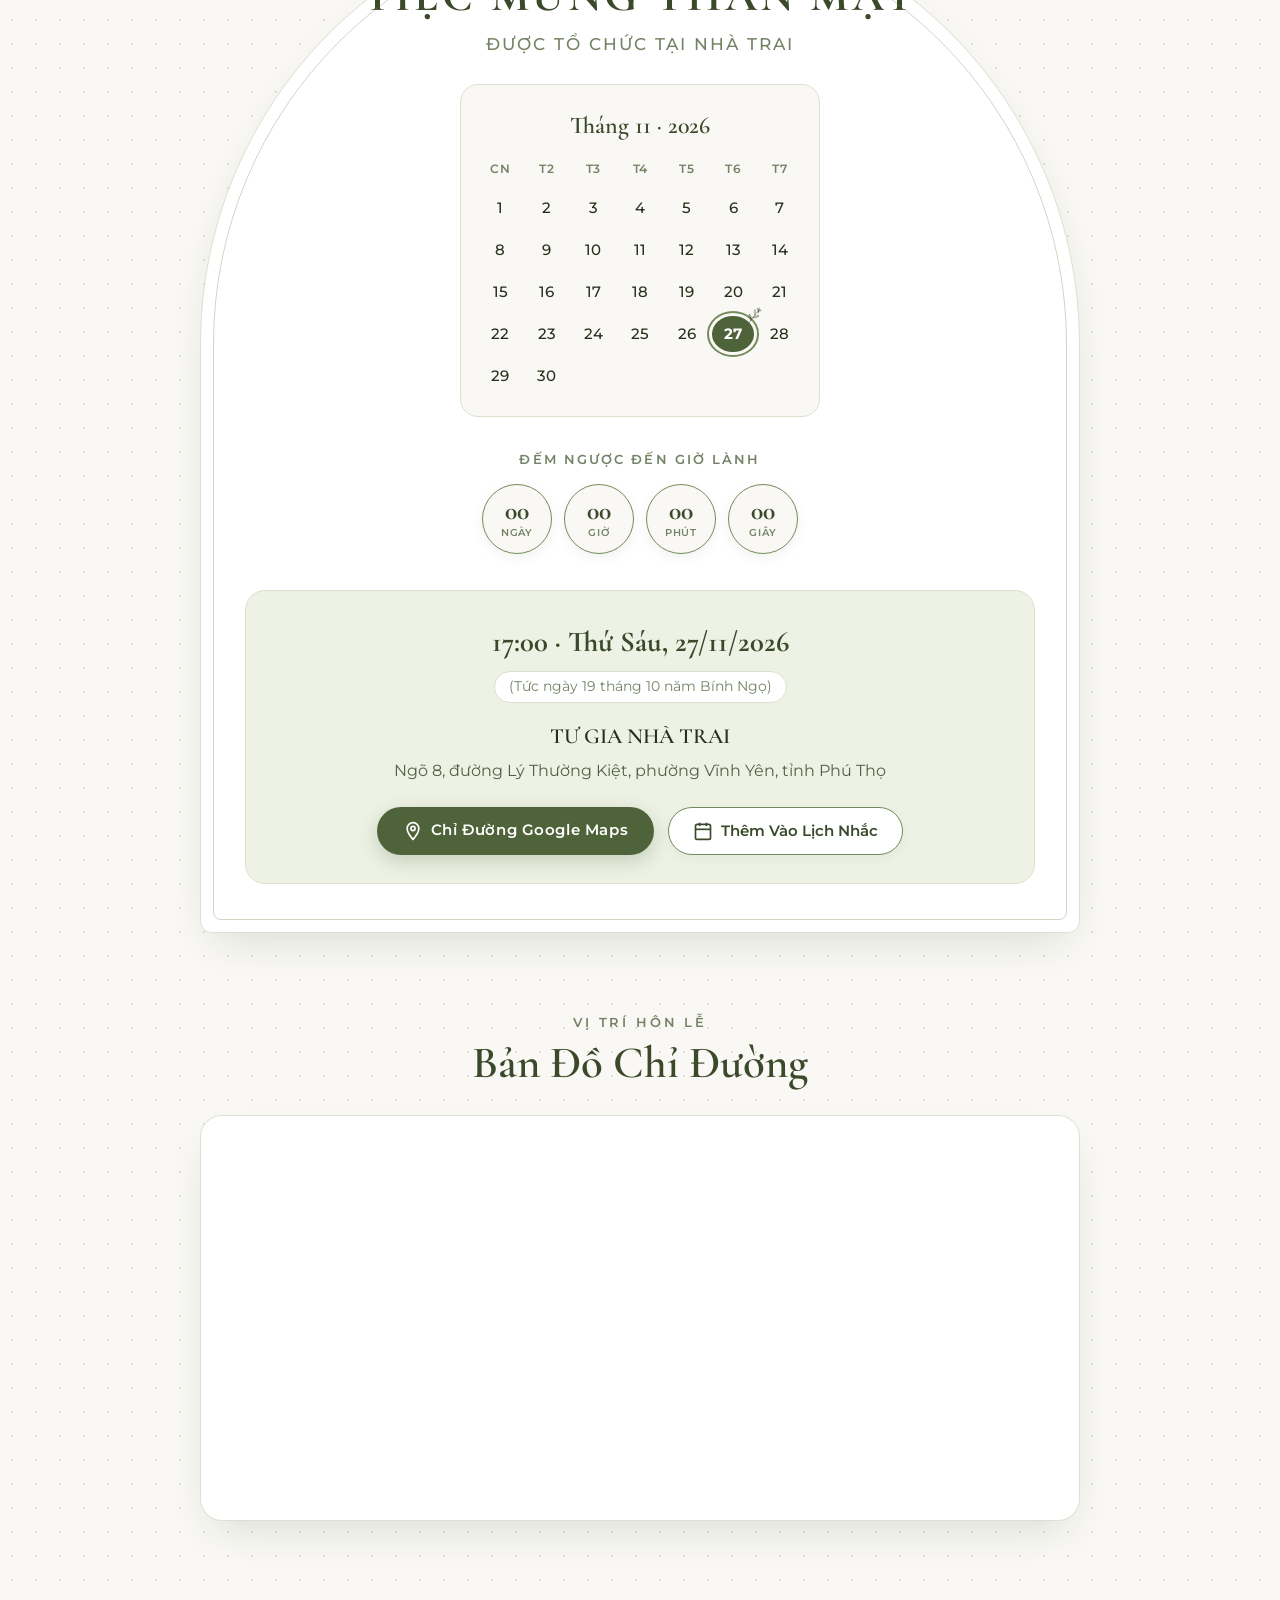
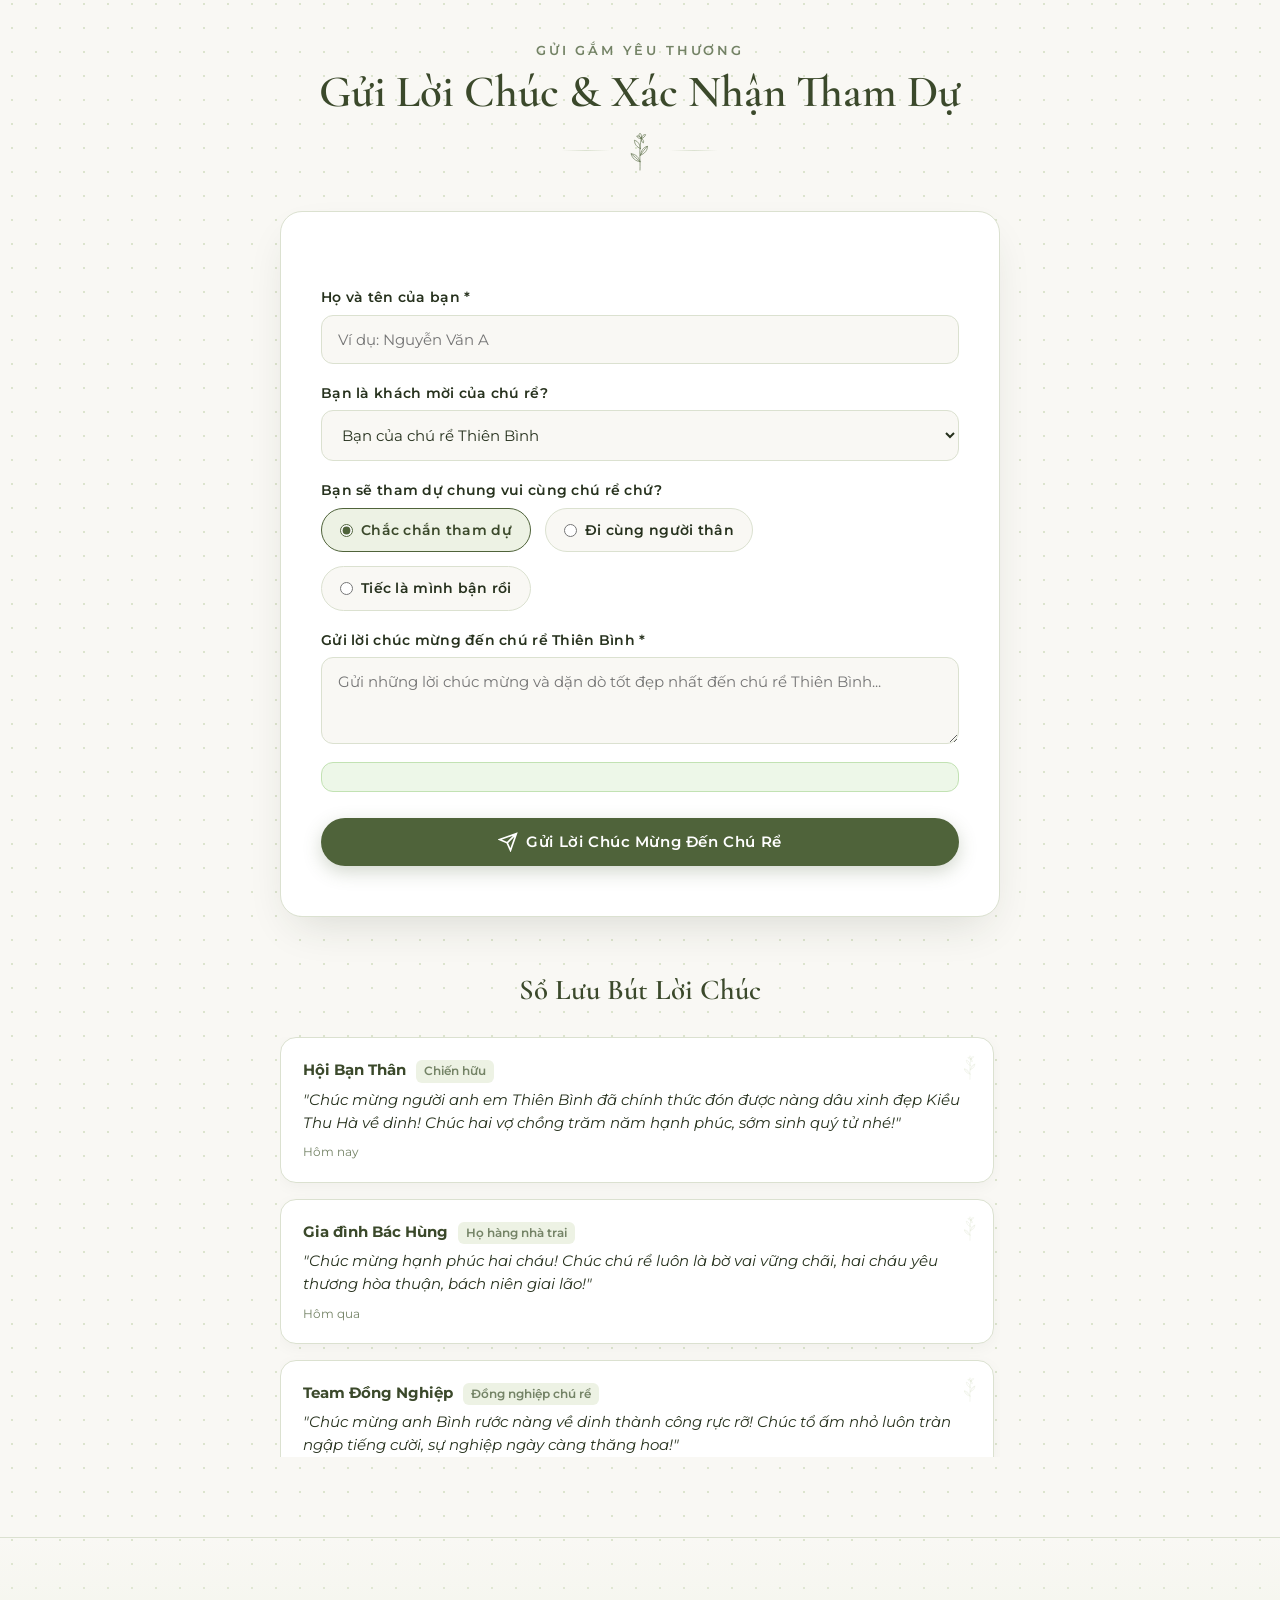
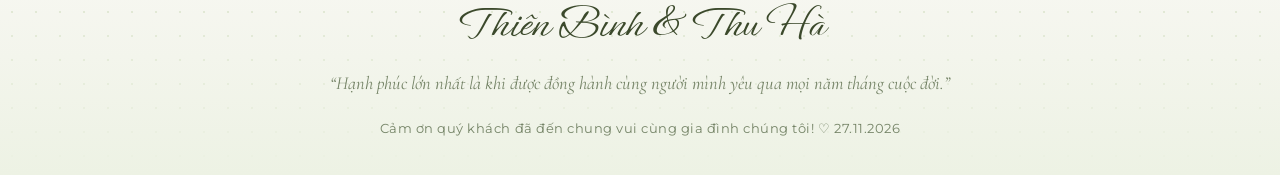
==== commit 71838b92: "perf(image): nen toi uu anh hero banner ve ~1MB Display P3 progressive va fix preload cho load tuc t" ====
--- a/binhha/index.html
+++ b/binhha/index.html
@@ -22,7 +22,7 @@
   <link rel="apple-touch-icon" href="../img/a1%202.jpg">
 
   <!-- Preload Critical Hero Image for instant rendering -->
-  <link rel="preload" as="image" href="../img/a1%202.jpg?v=20261031_1710" fetchpriority="high">
+  <link rel="preload" as="image" href="../img/a1%202.jpg?v=20261031_1840" fetchpriority="high">
 
   <!-- Google Fonts Preconnect -->
   <link rel="preconnect" href="https://fonts.googleapis.com">
@@ -143,10 +143,10 @@
   <!-- ========================================================================
        HERO BANNER (FULL SCREEN BANNER THEO YÊU CẦU NHÀ CHÚ RỂ)
        ======================================================================== -->
-  <section class="hero-section hero-fullscreen" id="top" style="background-image: url('../img/a1%202.jpg?v=20261031_1710'); background-size: cover; background-position: center top;">
+  <section class="hero-section hero-fullscreen" id="top" style="background-image: url('../img/a1%202.jpg?v=20261031_1840'); background-size: cover; background-position: center top;">
     <!-- Ảnh cưới full màn hình & lớp phủ gradient điện ảnh -->
     <div class="hero-bg-media">
-      <img src="../img/a1%202.jpg?v=20261031_1710" id="hero-banner-img" alt="Ảnh cưới Nguyễn Hoàng Thiên Bình &amp; Kiều Thu Hà" fetchpriority="high">
+      <img src="../img/a1%202.jpg?v=20261031_1840" id="hero-banner-img" alt="Ảnh cưới Nguyễn Hoàng Thiên Bình &amp; Kiều Thu Hà" fetchpriority="high">
       <div class="hero-gradient-overlay"></div>
     </div>
 
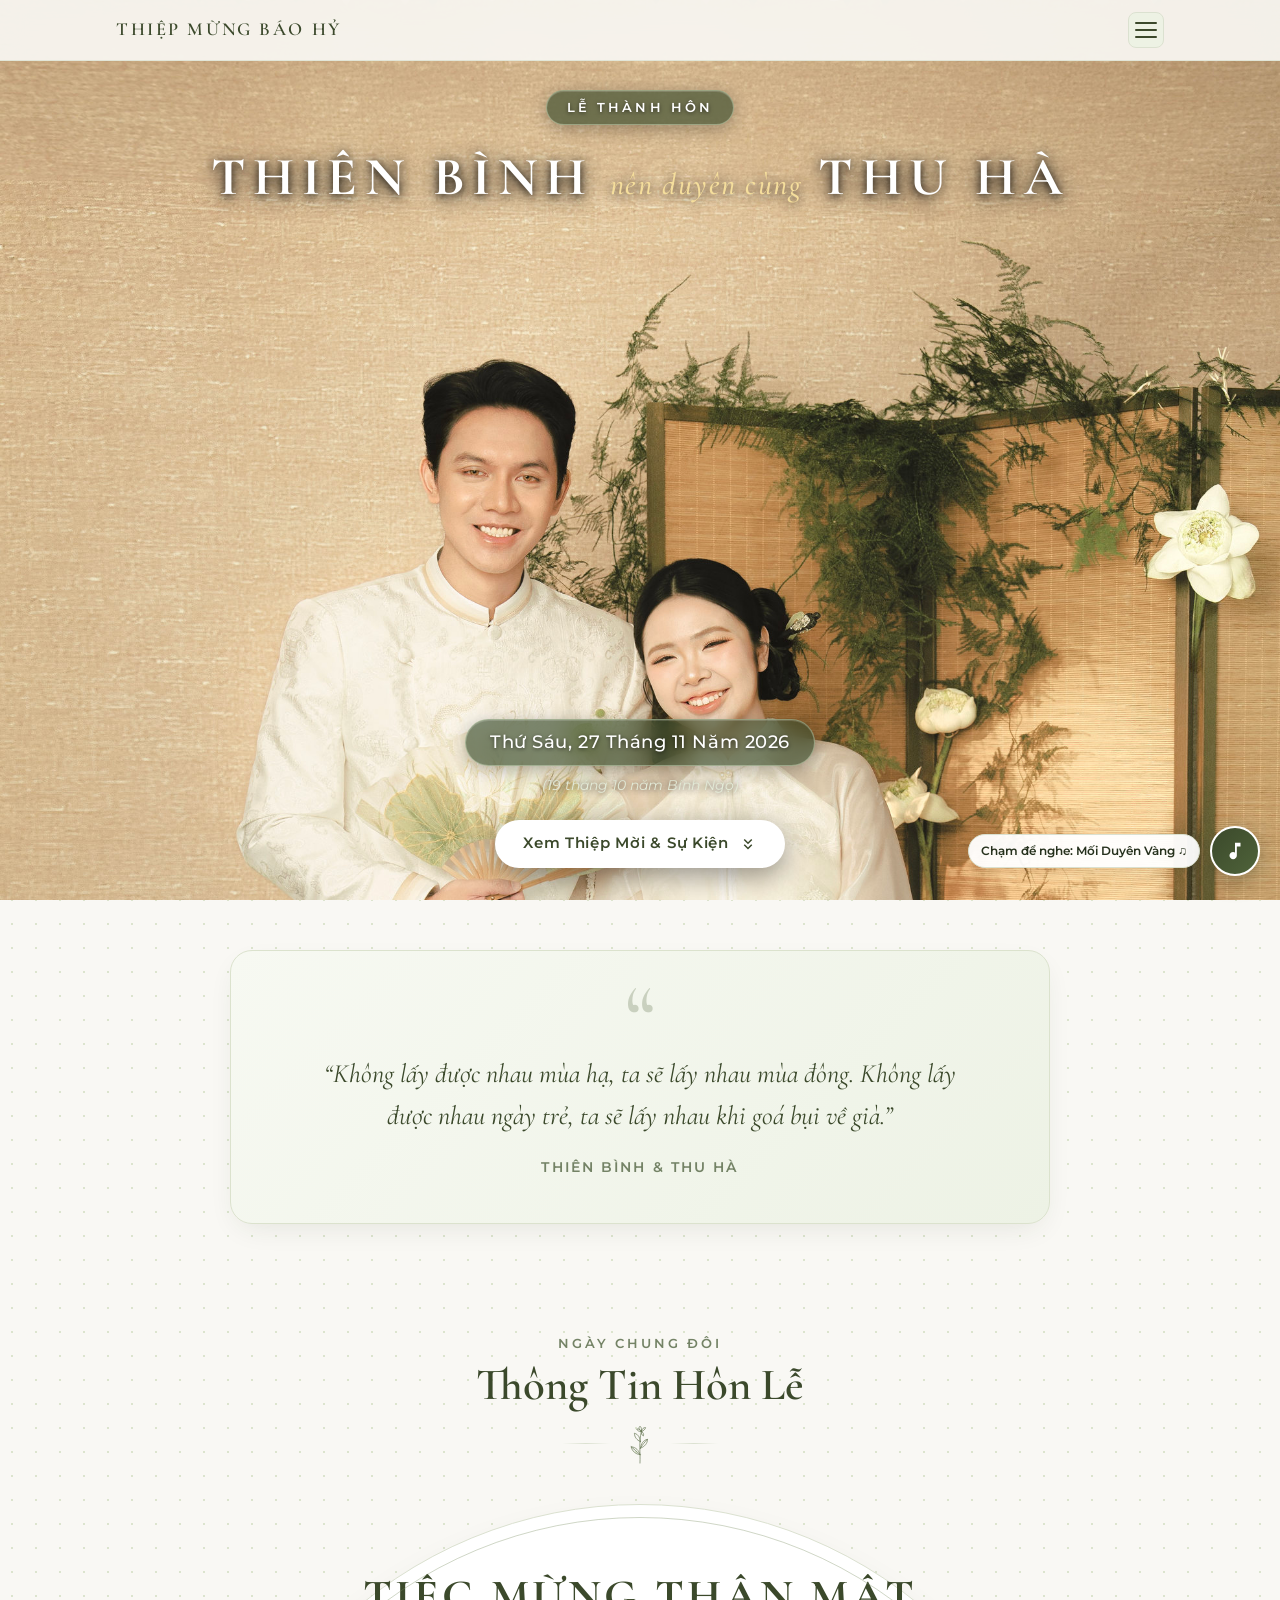
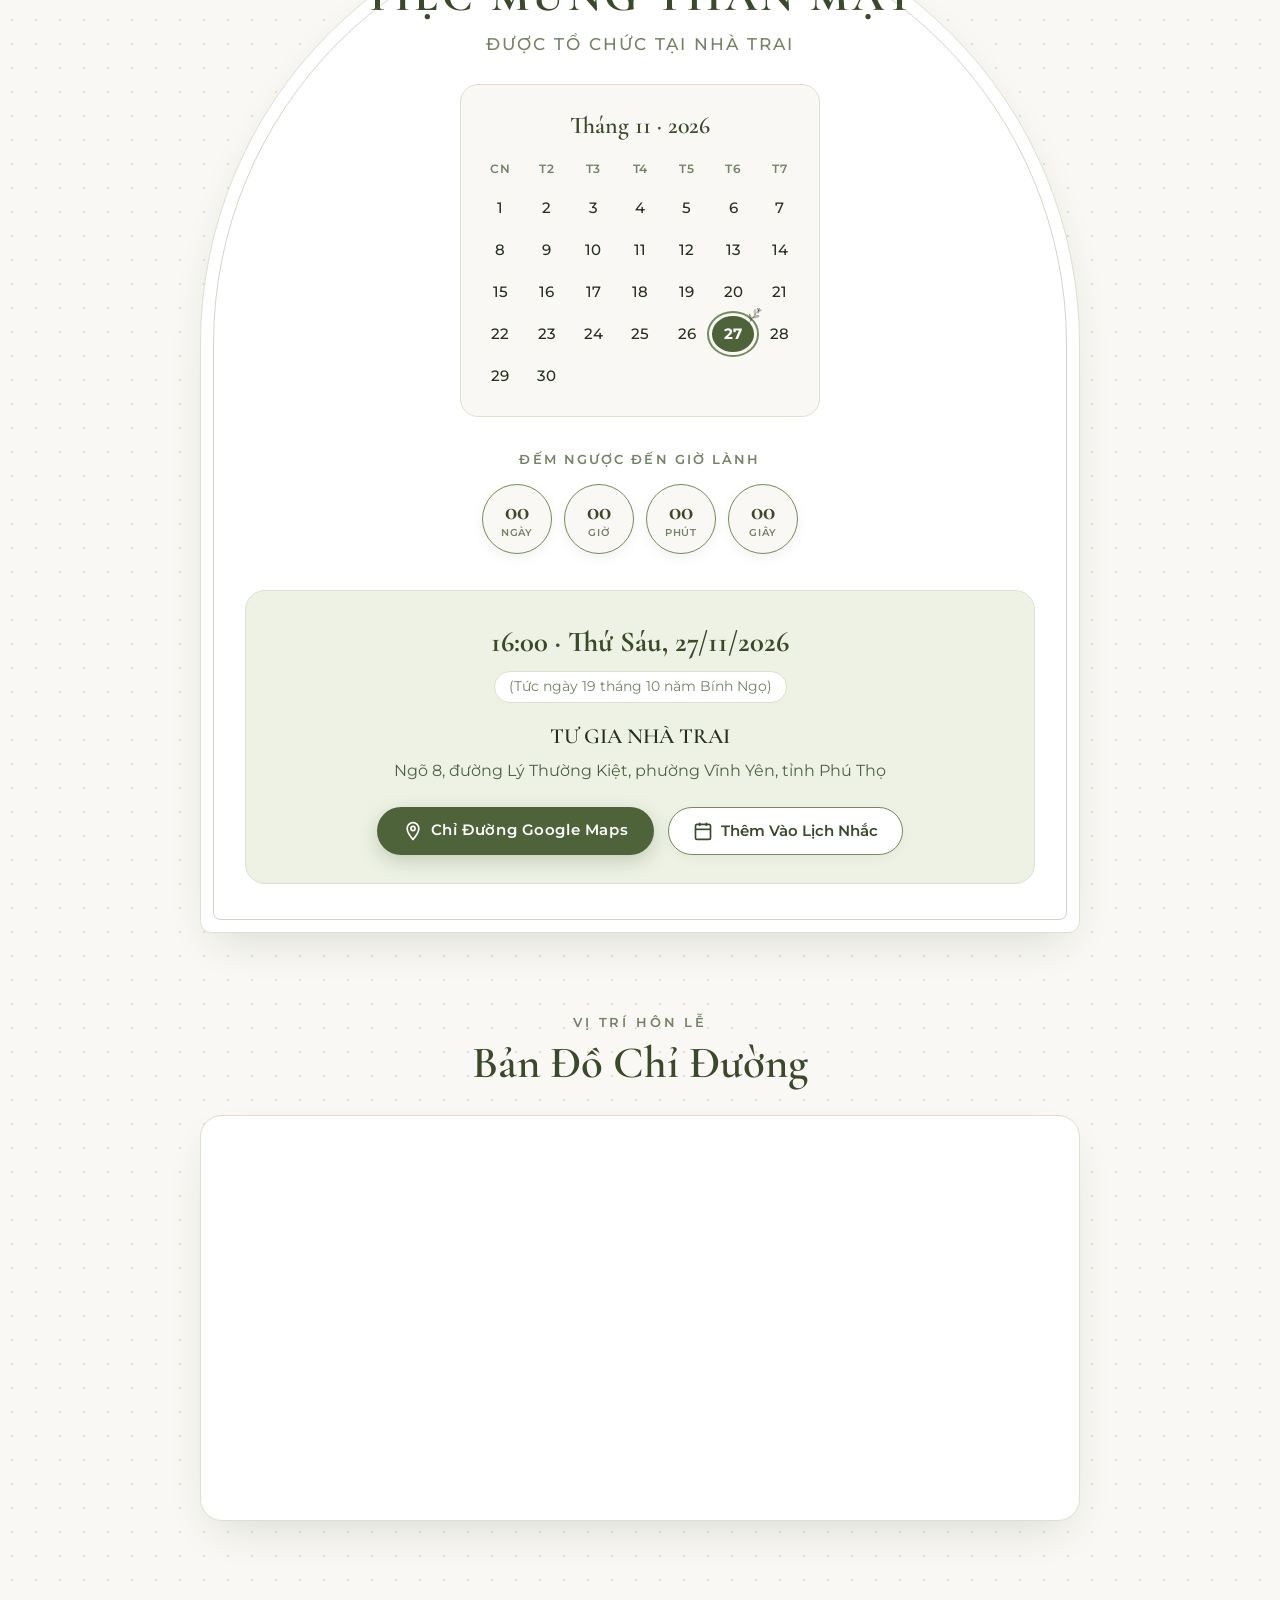
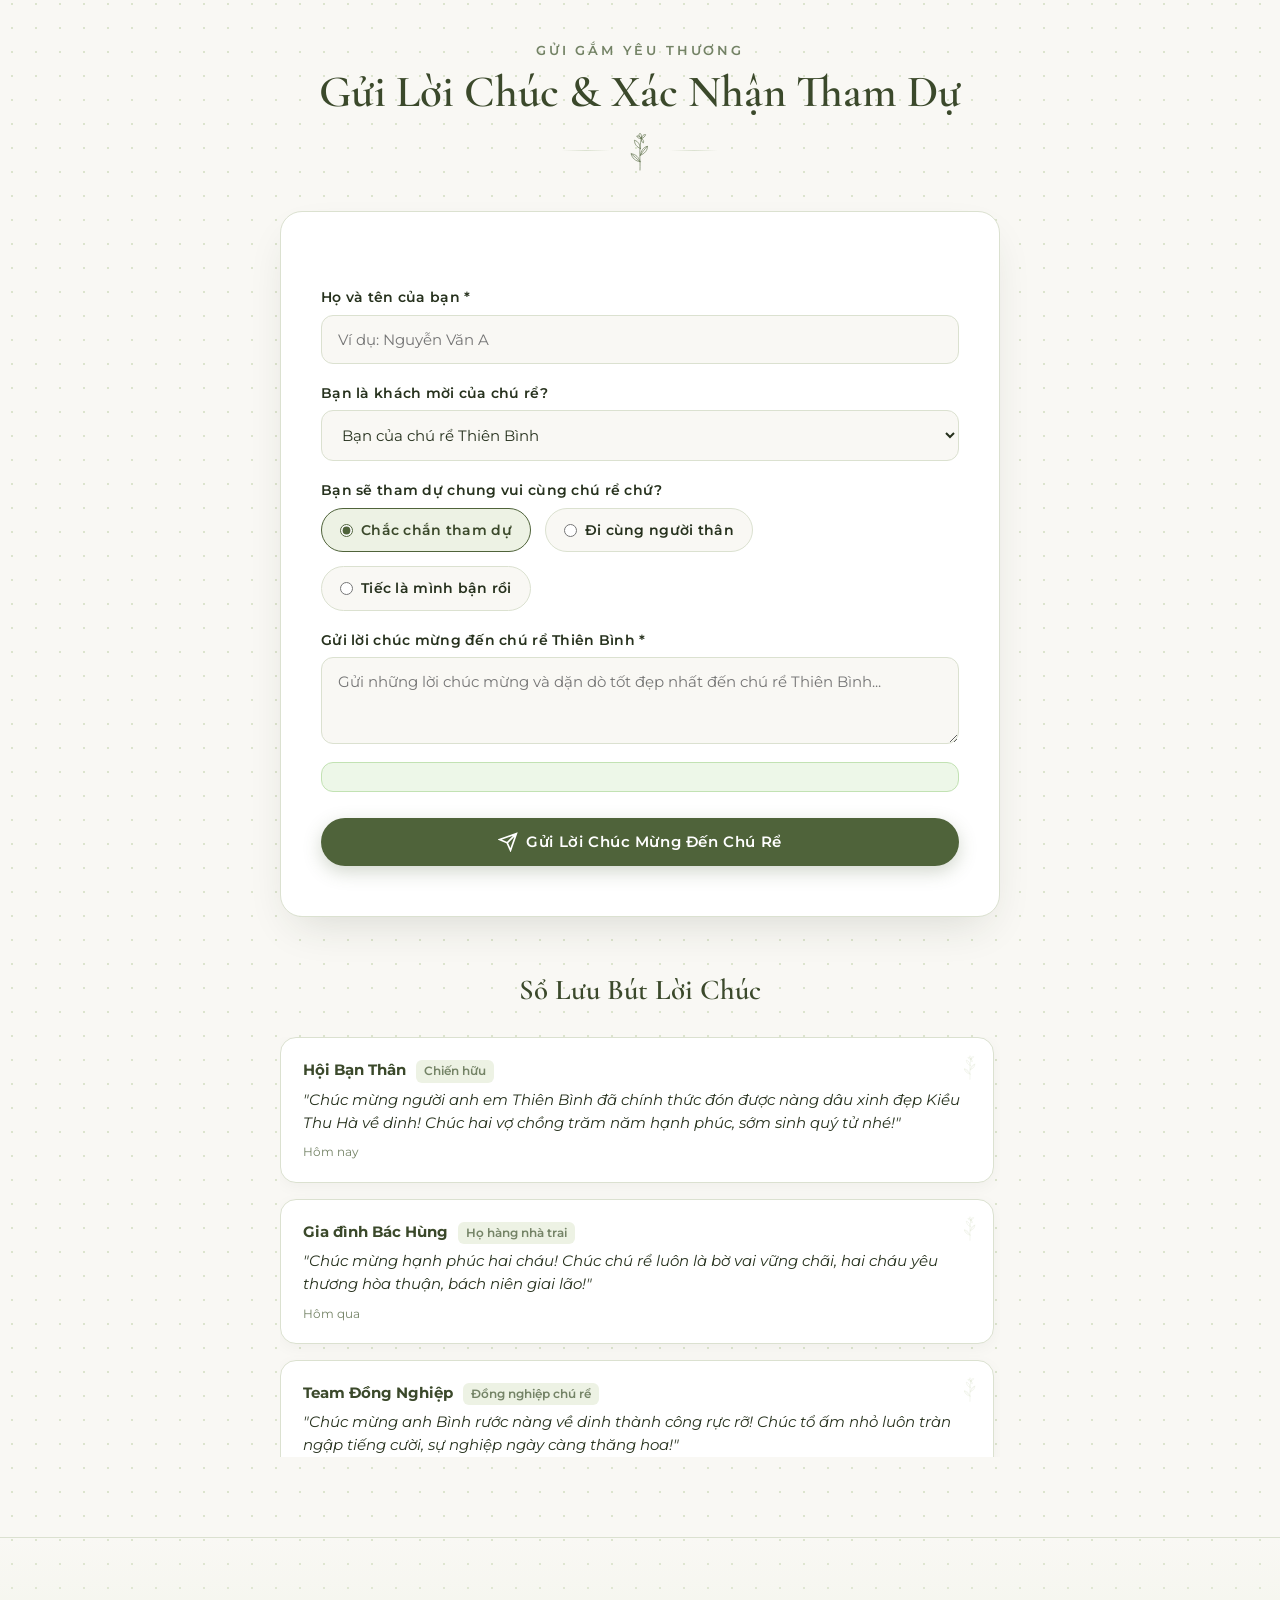
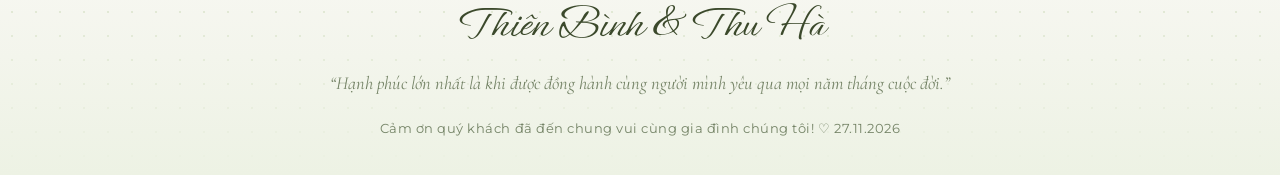
==== commit ead60899: "fix(time): cap nhat gio tiec mung tu 17:00 sang 16:00 ngay 27/11/2026 tren tat ca cac trang" ====
--- a/binhha/index.html
+++ b/binhha/index.html
@@ -5,7 +5,7 @@
   <meta name="viewport" content="width=device-width, initial-scale=1.0, maximum-scale=5.0">
   <title>Tiệc Mừng Thân Mật · Nguyễn Hoàng Thiên Bình &amp; Kiều Thu Hà</title>
   
-  <meta name="description" content="Trân trọng kính mời quý khách đến tham dự Tiệc Mừng Thân Mật của Nguyễn Hoàng Thiên Bình &amp; Kiều Thu Hà vào lúc 17:00 ngày 27/11/2026 tại Tư Gia Nhà Trai.">
+  <meta name="description" content="Trân trọng kính mời quý khách đến tham dự Tiệc Mừng Thân Mật của Nguyễn Hoàng Thiên Bình &amp; Kiều Thu Hà vào lúc 16:00 ngày 27/11/2026 tại Tư Gia Nhà Trai.">
   <meta name="keywords" content="thiệp cưới, tiệc mừng thân mật, Thiên Bình, Thu Hà, thiệp báo hỷ, wedding invitation">
   <meta name="author" content="Thiên Bình &amp; Thu Hà">
   <meta name="robots" content="index, follow">
@@ -14,7 +14,7 @@
   <meta property="og:type" content="website">
   <meta property="og:url" content="https://binhha-wedding.github.io/binhha.html">
   <meta property="og:title" content="Tiệc Mừng Thân Mật · Nguyễn Hoàng Thiên Bình &amp; Kiều Thu Hà">
-  <meta property="og:description" content="Trân trọng kính mời quý khách đến dự Tiệc Mừng Thân Mật vào lúc 17:00 Thứ Sáu, 27/11/2026 tại Tư Gia Nhà Trai (Ngõ 8 Lý Thường Kiệt, Vĩnh Yên, Phú Thọ).">
+  <meta property="og:description" content="Trân trọng kính mời quý khách đến dự Tiệc Mừng Thân Mật vào lúc 16:00 Thứ Sáu, 27/11/2026 tại Tư Gia Nhà Trai (Ngõ 8 Lý Thường Kiệt, Vĩnh Yên, Phú Thọ).">
   <meta property="og:image" content="https://binhha-wedding.github.io/img/a1%202.jpg">
 
   <!-- Favicon -->
@@ -302,7 +302,7 @@
 
         <!-- Chi Tiết Giờ Giấc & Địa Điểm -->
         <div class="ceremony-details-box">
-          <div class="ceremony-time-large">17:00 · Thứ Sáu, 27/11/2026</div>
+          <div class="ceremony-time-large">16:00 · Thứ Sáu, 27/11/2026</div>
           <div class="ceremony-lunar-highlight">(Tức ngày 19 tháng 10 năm Bính Ngọ)</div>
           
           <h4 class="ceremony-venue-name">TƯ GIA NHÀ TRAI</h4>
@@ -321,9 +321,9 @@
 
             <button type="button" class="btn-secondary" id="btn-add-calendar"
               data-title="Tiệc Mừng Thân Mật: Nguyễn Hoàng Thiên Bình &amp; Kiều Thu Hà"
-              data-details="Tiệc Mừng Thân Mật được tổ chức vào lúc 17:00 tại Nhà Trai. Rất hân hạnh được đón tiếp quý khách!"
+              data-details="Tiệc Mừng Thân Mật được tổ chức vào lúc 16:00 tại Nhà Trai. Rất hân hạnh được đón tiếp quý khách!"
               data-location="Ngõ 8, đường Lý Thường Kiệt, phường Vĩnh Yên, tỉnh Phú Thọ"
-              data-dates="20261127T100000Z/20261127T130000Z">
+              data-dates="20261127T090000Z/20261127T130000Z">
               <svg width="20" height="20" viewBox="0 0 24 24" fill="none" stroke="currentColor" stroke-width="2">
                 <rect x="3" y="4" width="18" height="18" rx="2" ry="2"/>
                 <line x1="16" y1="2" x2="16" y2="6"/>
@@ -472,13 +472,13 @@
     </div>
   </div>
 
-  <!-- Thiết lập thời gian đếm ngược chính xác cho Tiệc Mừng Thân Mật 17h00 ngày 27/11/2026 -->
+  <!-- Thiết lập thời gian đếm ngược chính xác cho Tiệc Mừng Thân Mật 16h00 ngày 27/11/2026 -->
   <script>
-    window.TARGET_WEDDING_DATETIME = new Date("2026-11-27T17:00:00+07:00").getTime();
+    window.TARGET_WEDDING_DATETIME = new Date("2026-11-27T16:00:00+07:00").getTime();
     window.currentMusicTitle = "Mối Duyên Vàng";
   </script>
 
   <!-- JavaScript -->
-  <script src="../js/main.js?v=20261024_0005"></script>
+  <script src="../js/main.js?v=20261114_1305"></script>
 </body>
 </html>
